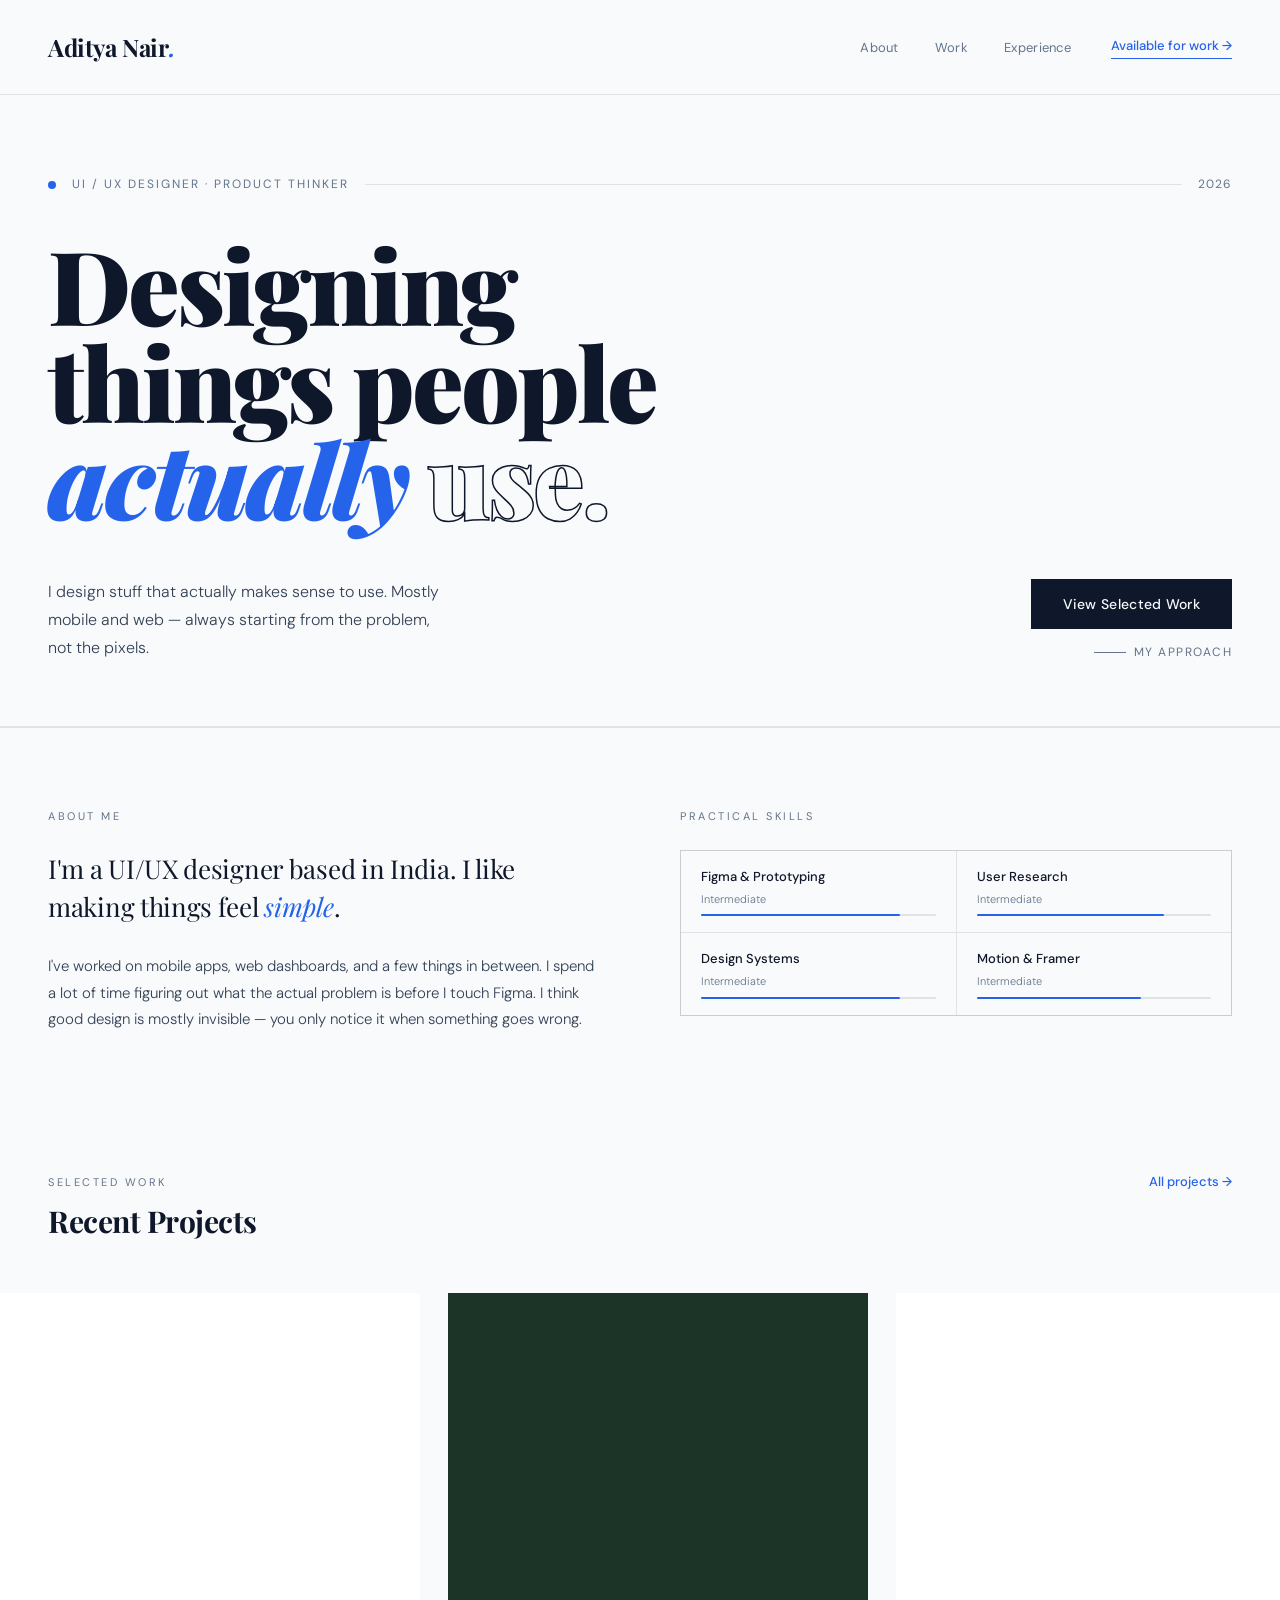
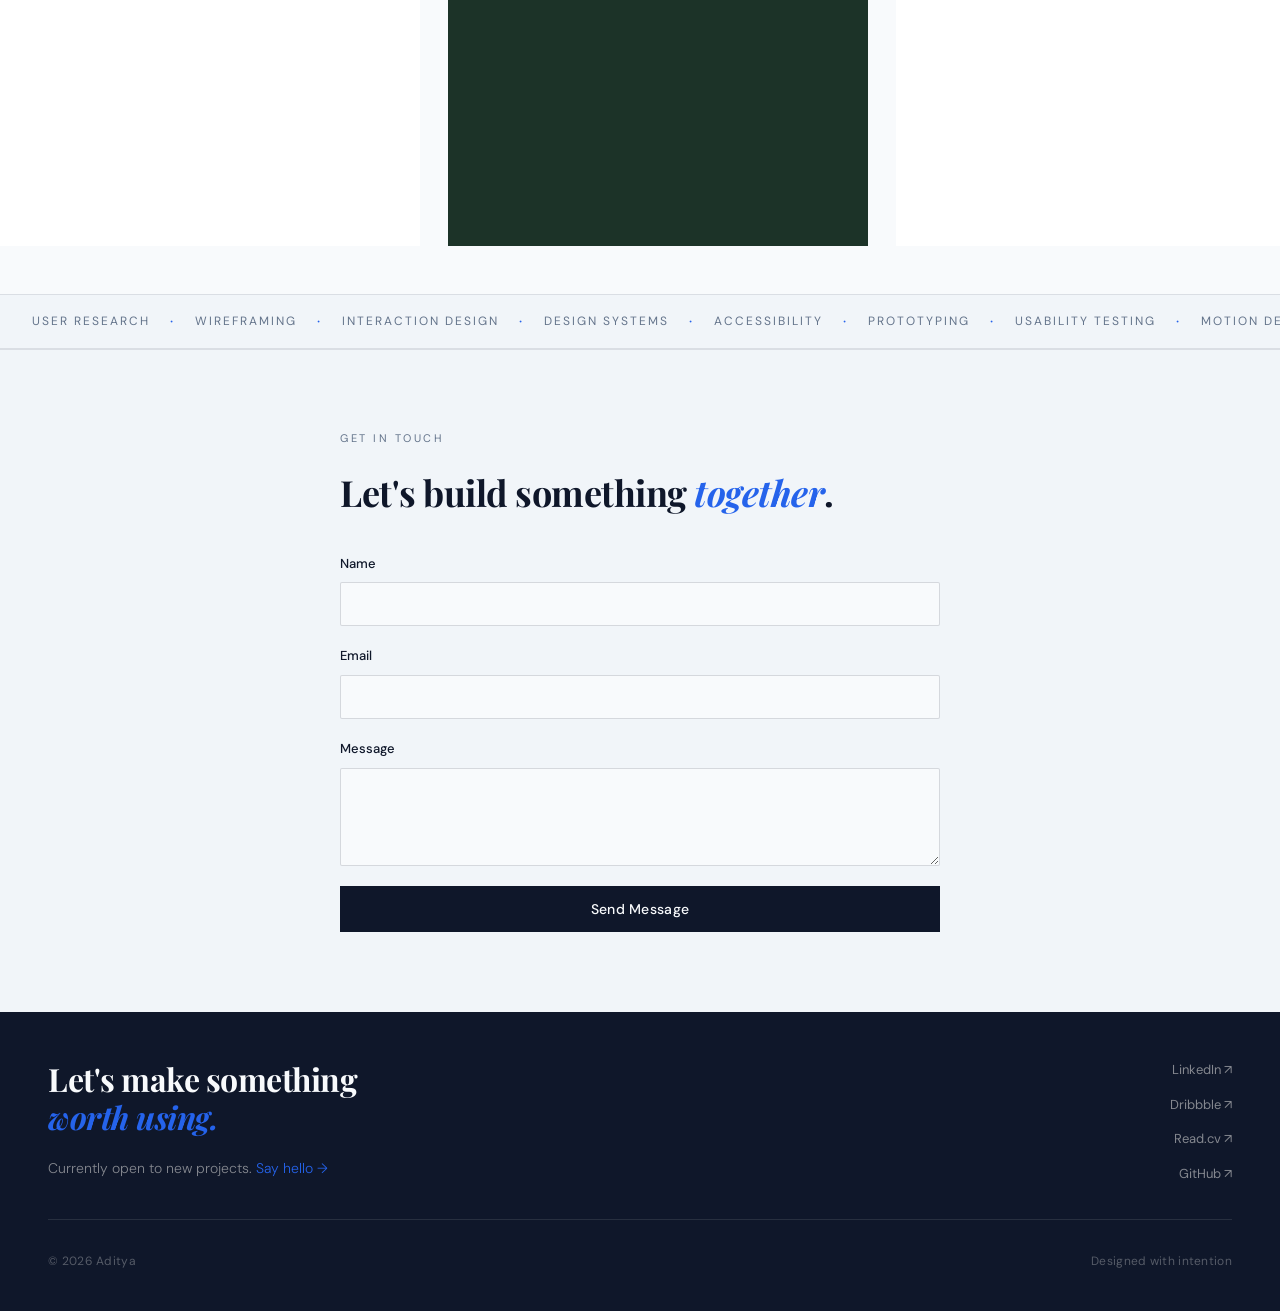
==== index.html @ c3828d54 "Add St. Andrews College UX case study: project card, author credit, SEO meta, back link" ====
<!DOCTYPE html>
<html lang="en">
<head>
<meta charset="UTF-8">
<meta name="viewport" content="width=device-width, initial-scale=1.0">
<title>Aditya — UI/UX Design Portfolio</title>
<meta name="description" content="Portfolio of Aditya Nair, a UI/UX Designer and Product Thinker creating systems and experiences that people actually use.">
<meta name="keywords" content="Aditya Nair, UI/UX Designer, Product Designer, Portfolio, Web Design, UX Research, Design Systems">
<meta name="author" content="Aditya Nair">
<meta property="og:title" content="Aditya — UI/UX Design Portfolio">
<meta property="og:description" content="Portfolio of Aditya Nair, a UI/UX Designer and Product Thinker creating systems and experiences that people actually use.">
<meta property="og:type" content="website">
<link rel="preconnect" href="https://fonts.googleapis.com">
<link href="https://fonts.googleapis.com/css2?family=Playfair+Display:ital,wght@0,400;0,700;0,900;1,400;1,700&family=DM+Sans:wght@300;400;500&display=swap" rel="stylesheet">
<link rel="stylesheet" href="styles.css?v=5">
<link rel="icon" type="image/png" href="favicon.png">
<link rel="apple-touch-icon" href="favicon.png">
</head>
<body>

<!-- Nav -->
<nav>
  <a href="index.html" class="logo">Aditya Nair<i>.</i></a>
  <div class="nav-right">
    <ul>
      <li><a href="#about">About</a></li>
      <li><a href="#work">Work</a></li>
      <li><a href="experience.html">Experience</a></li>
    </ul>
    <a href="mailto:aditya.gamedesigner0402@gmail.com" class="nav-hire">Available for work →</a>
  </div>
</nav>

<!-- Hero -->
<section class="hero">
  <div class="hero-meta">
    <span class="hero-meta-dot"></span>
    <span class="hero-meta-text">UI / UX Designer · Product Thinker</span>
    <span class="hero-meta-line"></span>
    <span class="hero-meta-year">2026</span>
  </div>

  <h1 class="hero-heading">
    Designing<br>
    things people<br>
    <span class="ital">actually</span> <span class="outline">use.</span>
  </h1>

  <div class="hero-bottom">
    <p class="hero-sub">I design stuff that actually makes sense to use. Mostly mobile and web — always starting from the problem, not the pixels.</p>
    <div class="hero-cta-group">
      <a href="#work" class="cta-primary">View Selected Work</a>
      <a href="#about" class="cta-scroll">
        <span class="scroll-line"></span>
        My approach
      </a>
    </div>
  </div>
</section>


<!-- About -->
<section class="about-section reveal" id="about">
  <div class="about-container">
    <div>
      <p class="about-eyebrow">About me</p>
      <p class="about-statement">I'm a UI/UX designer based in India. I like making things feel <em>simple</em>.</p>
      <p class="about-body">I've worked on mobile apps, web dashboards, and a few things in between. I spend a lot of time figuring out what the actual problem is before I touch Figma. I think good design is mostly invisible — you only notice it when something goes wrong.</p>
    </div>

    <div>
      <p class="about-eyebrow" style="margin-bottom: 24px;">Practical skills</p>
      <div class="skills-grid">
        <div class="skill-cell">
          <div class="skill-name">Figma & Prototyping</div>
          <div class="skill-sub">Intermediate</div>
          <div class="skill-bar-wrap"><div class="skill-bar" style="width:85%"></div></div>
        </div>
        <div class="skill-cell">
          <div class="skill-name">User Research</div>
          <div class="skill-sub">Intermediate</div>
          <div class="skill-bar-wrap"><div class="skill-bar" style="width:80%"></div></div>
        </div>
        <div class="skill-cell">
          <div class="skill-name">Design Systems</div>
          <div class="skill-sub">Intermediate</div>
          <div class="skill-bar-wrap"><div class="skill-bar" style="width:85%"></div></div>
        </div>
        <div class="skill-cell">
          <div class="skill-name">Motion & Framer</div>
          <div class="skill-sub">Intermediate</div>
          <div class="skill-bar-wrap"><div class="skill-bar" style="width:70%"></div></div>
        </div>
      </div>
    </div>
  </div>
</section>

<!-- Work -->
<div id="work">
  <div class="section-head">
    <div>
      <p class="section-label">Selected work</p>
      <h2 class="section-title">Recent Projects</h2>
    </div>
    <a href="#" class="see-all">All projects →</a>
  </div>

  <div class="projects-grid reveal">
    <!-- eCommerce Dashboard -->
    <div class="proj-card-v" style="cursor: pointer;" onclick="window.location.href='eCommerce_Dashboard_Portal.html'">
      <div class="proj-visual-v" style="background: #0E0D12;">
        <img src="Dashboard_Portal_Project/Dashboard.png" style="width: 100%; height: 100%; object-fit: cover;" loading="lazy" alt="eCommerce Dashboard UI">
      </div>
      <div class="proj-body">
        <div class="proj-tags">
          <span class="tag accent">Case Study</span>
          <span class="tag">B2B</span>
          <span class="tag">Web App</span>
        </div>
        <h3 class="proj-title">eCommerce Dashboard Portal</h3>
        <p class="proj-desc">A seller dashboard for an anime merch marketplace. Sellers can track earnings, manage orders, and handle inventory — all in one place. Built 12 screens from scratch.</p>
        <div class="proj-footer">
          <span class="proj-year">2026</span>
          <a href="eCommerce_Dashboard_Portal.html" class="proj-link">View Case Study →</a>
        </div>
      </div>
    </div>

    <!-- Cafe Menu -->
    <div class="proj-card-v" style="cursor: pointer;" onclick="window.location.href='CafeMenu.html'">
      <div class="proj-visual-v" style="background: #1C3328;">
        <img src="Cafe_Menu_Project/Main Screen.png" style="height: 90%; width: auto; object-fit: contain; box-shadow: 0 10px 40px rgba(0,0,0,0.2); border-radius: 16px;" loading="lazy" alt="Cozy Cafe Self-Order Mobile UI">
      </div>
      <div class="proj-body">
        <div class="proj-tags">
          <span class="tag accent">UI Showcase</span>
          <span class="tag">Mobile</span>
          <span class="tag">B2C</span>
        </div>
        <h3 class="proj-title">Cozy Cafe Self-Order</h3>
        <p class="proj-desc">Scan the QR on your table, pick what you want, done. No app download, no waiting for a waiter. Designed the full flow from menu browse to order tracking.</p>
        <div class="proj-footer">
          <span class="proj-year">2026</span>
          <a href="CafeMenu.html" class="proj-link">View Showcase →</a>
        </div>
      </div>
    </div>

    <!-- ETS2 Case Study -->
    <div class="proj-card-v" style="cursor: pointer;" onclick="window.location.href='ETS2_case_study.html'">
      <div class="proj-visual-v" style="background: #0e0e0f;">
        <img src="ets2_preview.png" style="width: 100%; height: 100%; object-fit: cover;" loading="lazy" alt="Euro Truck Simulator 2 UX Case Study">
      </div>
      <div class="proj-body">
        <div class="proj-tags">
          <span class="tag accent">UX Audit</span>
          <span class="tag">Heuristic Eval</span>
          <span class="tag">Web</span>
        </div>
        <h3 class="proj-title">Euro Truck Simulator 2</h3>
        <p class="proj-desc">Ran a heuristic evaluation of the ETS2 website. Found 13 issues across the homepage, about page, and buy flow — no prices, broken mobile, confusing CTAs.</p>
        <div class="proj-footer">
          <span class="proj-year">May 2026</span>
          <a href="ETS2_case_study.html" class="proj-link">View Case Study →</a>
        </div>
      </div>
    </div>

    <!-- St. Andrew's College Redesign -->
    <div class="proj-card-v" style="cursor: pointer;" onclick="window.location.href='StAndrews_casestudy_full.html'">
      <div class="proj-visual-v" style="background: #1a3a5c;">
        <div style="display:flex;flex-direction:column;align-items:center;justify-content:center;width:100%;height:100%;gap:12px;padding:24px;">
          <div style="font-family:'DM Serif Display',serif;font-size:42px;font-weight:400;color:rgba(255,255,255,0.9);text-align:center;line-height:1.1;">St. Andrew's</div>
          <div style="font-size:11px;font-weight:600;letter-spacing:0.15em;text-transform:uppercase;color:rgba(255,255,255,0.4);">Mumbai · Est. 1927</div>
          <div style="display:flex;gap:8px;flex-wrap:wrap;justify-content:center;margin-top:4px;">
            <span style="background:rgba(255,255,255,0.1);border:1px solid rgba(255,255,255,0.15);border-radius:20px;padding:4px 12px;font-size:10px;color:rgba(255,255,255,0.6);">UX Audit</span>
            <span style="background:rgba(255,255,255,0.1);border:1px solid rgba(255,255,255,0.15);border-radius:20px;padding:4px 12px;font-size:10px;color:rgba(255,255,255,0.6);">IA Redesign</span>
            <span style="background:rgba(255,255,255,0.1);border:1px solid rgba(255,255,255,0.15);border-radius:20px;padding:4px 12px;font-size:10px;color:rgba(255,255,255,0.6);">Wireframes</span>
          </div>
        </div>
      </div>
      <div class="proj-body">
        <div class="proj-tags">
          <span class="tag accent">UX Case Study</span>
          <span class="tag">Education</span>
          <span class="tag">Redesign</span>
        </div>
        <h3 class="proj-title">St. Andrew's College</h3>
        <p class="proj-desc">Full UX audit and redesign for one of Mumbai's oldest colleges. Found 9 critical issues — from 60+ nav links to 150+ unfiltered homepage notices. Proposed a clean IA, lo-fi and hi-fi wireframes.</p>
        <div class="proj-footer">
          <span class="proj-year">May 2026</span>
          <a href="StAndrews_casestudy_full.html" class="proj-link">View Case Study →</a>
        </div>
      </div>
    </div>
  </div><!-- /projects-grid -->
</div>

<!-- Marquee -->
<div class="marquee-wrap">
  <div class="marquee-track">
    <div class="marquee-item">User Research <span class="marquee-sep">·</span> Wireframing <span class="marquee-sep">·</span> Interaction Design <span class="marquee-sep">·</span> Design Systems <span class="marquee-sep">·</span> Accessibility <span class="marquee-sep">·</span> Prototyping <span class="marquee-sep">·</span> Usability Testing <span class="marquee-sep">·</span> Motion Design <span class="marquee-sep">·</span> Information Architecture <span class="marquee-sep">·</span> Visual Design <span class="marquee-sep">·</span></div>
    <div class="marquee-item">User Research <span class="marquee-sep">·</span> Wireframing <span class="marquee-sep">·</span> Interaction Design <span class="marquee-sep">·</span> Design Systems <span class="marquee-sep">·</span> Accessibility <span class="marquee-sep">·</span> Prototyping <span class="marquee-sep">·</span> Usability Testing <span class="marquee-sep">·</span> Motion Design <span class="marquee-sep">·</span> Information Architecture <span class="marquee-sep">·</span> Visual Design <span class="marquee-sep">·</span></div>
  </div>
</div>

<!-- Contact -->
<section class="contact-section reveal" id="contact">
  <div class="contact-inner">
    <p class="contact-eyebrow">Get in touch</p>
    <h2 class="contact-title">Let's build something <em>together</em>.</h2>
    <form class="contact-form" action="https://formsubmit.co/hello@adityanair.com" method="POST">
      <!-- FormSubmit configurations -->
      <input type="hidden" name="_subject" value="New Contact from Portfolio Site!">
      <input type="hidden" name="_captcha" value="false">
      
      <div class="form-group">
        <label for="name">Name</label>
        <input type="text" id="name" name="name" required>
      </div>
      <div class="form-group">
        <label for="email">Email</label>
        <input type="email" id="email" name="email" required>
      </div>
      <div class="form-group">
        <label for="message">Message</label>
        <textarea id="message" name="message" rows="4" required></textarea>
      </div>
      <button type="submit" class="cta-primary">Send Message</button>
    </form>
  </div>
</section>

<!-- Footer -->
<footer>
  <div>
    <p class="footer-tagline">Let's make something<br><em>worth using.</em></p>
    <p class="footer-sub">Currently open to new projects. <a href="mailto:hello@adityanair.com">Say hello →</a></p>
  </div>
  <div class="footer-links">
    <a href="#" class="f-link">LinkedIn ↗</a>
    <a href="#" class="f-link">Dribbble ↗</a>
    <a href="#" class="f-link">Read.cv ↗</a>
    <a href="#" class="f-link">GitHub ↗</a>
  </div>
  <div class="footer-copy">
    <span>© 2026 Aditya</span>
    <span>Designed with intention</span>
  </div>
</footer>

<script>
  // Scroll-triggered skill bars
  const bars = document.querySelectorAll('.skill-bar');
  const bObs = new IntersectionObserver(entries => {
    entries.forEach(e => {
      if(e.isIntersecting) {
        // width already set inline — just trigger reflow for animation
        e.target.style.opacity='1';
        bObs.unobserve(e.target);
      }
    });
  }, {threshold:.5});
  bars.forEach(b => { b.style.opacity='1'; bObs.observe(b); });

  // Scroll reveal animations
  const reveals = document.querySelectorAll('.reveal');
  const revealObs = new IntersectionObserver((entries, observer) => {
    entries.forEach(entry => {
      if(entry.isIntersecting) {
        entry.target.classList.add('active');
        observer.unobserve(entry.target);
      }
    });
  }, { threshold: 0.1, rootMargin: "0px 0px -50px 0px" });
  
  reveals.forEach(r => revealObs.observe(r));
</script>
</body>
</html>
---- styles.css ----
*, *::before, *::after { box-sizing: border-box; margin: 0; padding: 0; }

  :root {
    --chalk:      #F8FAFC;
    --paper:      #F1F5F9;
    --charcoal:   #0F172A;
    --terra:      #2563EB;
    --sage:       #38BDF8;
    --warm-mid:   #64748B;
    --ink-light:  #334155;
    --border:     rgba(15,23,42,.1);
    --border-md:  rgba(15,23,42,.15);
  }

  html { scroll-behavior: smooth; }

  body {
    background: var(--chalk);
    color: var(--charcoal);
    font-family: 'DM Sans', sans-serif;
    font-size: 15px;
    line-height: 1.6;
    overflow-x: hidden;
  }

  /* ── Nav ── */
  nav {
    display: flex;
    align-items: center;
    justify-content: space-between;
    padding: 28px 48px;
    border-bottom: 1px solid var(--border);
    position: sticky; top: 0;
    background: rgba(248,250,252,.92); /* Updated to match slate theme */
    backdrop-filter: blur(12px);
    z-index: 100;
    animation: fade-in .6s ease both;
  }
  .logo {
    font-family: 'Playfair Display', serif;
    font-weight: 700;
    font-size: 24px;
    color: var(--charcoal);
    text-decoration: none;
    letter-spacing: -.3px;
  }
  .logo i { font-style: italic; color: var(--terra); }
  .nav-right {
    display: flex;
    align-items: center;
    gap: 40px;
  }
  nav ul { list-style: none; display: flex; gap: 36px; }
  nav ul a {
    font-size: 13px;
    font-weight: 400;
    color: var(--warm-mid);
    text-decoration: none;
    letter-spacing: .3px;
    transition: color .2s;
  }
  nav ul a:hover { color: var(--charcoal); }
  .nav-hire {
    font-size: 13px;
    font-weight: 500;
    color: var(--terra);
    text-decoration: none;
    border-bottom: 1px solid currentColor;
    padding-bottom: 1px;
    transition: opacity .2s;
  }
  .nav-hire:hover { opacity: .7; }

  /* ── Hero ── */
  .hero {
    padding: 80px 48px 64px;
    border-bottom: 1px solid var(--border);
    animation: fade-in .7s .1s ease both;
  }
  .hero-meta {
    display: flex;
    align-items: center;
    gap: 16px;
    margin-bottom: 40px;
  }
  .hero-meta-dot {
    width: 8px; height: 8px;
    border-radius: 50%;
    background: var(--terra);
  }
  .hero-meta-text {
    font-size: 12px;
    letter-spacing: 2px;
    text-transform: uppercase;
    color: var(--warm-mid);
    font-weight: 400;
  }
  .hero-meta-line {
    flex: 1;
    height: 1px;
    background: var(--border);
  }
  .hero-meta-year {
    font-size: 12px;
    color: var(--warm-mid);
    letter-spacing: 1px;
  }

  .hero-heading {
    font-family: 'Playfair Display', serif;
    font-size: clamp(56px, 8vw, 112px);
    font-weight: 900;
    line-height: .95;
    letter-spacing: -3px;
    color: var(--charcoal);
    max-width: 960px;
  }
  .hero-heading .ital {
    font-style: italic;
    color: var(--terra);
  }
  .hero-heading .outline {
    -webkit-text-stroke: 1.5px var(--charcoal);
    color: transparent;
  }

  .hero-bottom {
    display: flex;
    align-items: flex-end;
    justify-content: space-between;
    margin-top: 52px;
    gap: 32px;
    flex-wrap: wrap;
  }
  .hero-sub {
    max-width: 400px;
    font-size: 16px;
    line-height: 1.75;
    color: var(--ink-light);
    font-weight: 300;
  }
  .hero-cta-group {
    display: flex;
    flex-direction: column;
    align-items: flex-end;
    gap: 14px;
    flex-shrink: 0;
  }
  .cta-primary {
    font-family: 'DM Sans', sans-serif;
    font-weight: 500;
    font-size: 14px;
    padding: 14px 32px;
    background: var(--charcoal);
    color: var(--chalk);
    border: none;
    cursor: pointer;
    text-decoration: none;
    display: inline-block;
    letter-spacing: .3px;
    transition: background .2s;
  }
  .cta-primary:hover { background: var(--terra); }
  .cta-scroll {
    font-size: 12px;
    color: var(--warm-mid);
    letter-spacing: 1.5px;
    text-transform: uppercase;
    display: flex;
    align-items: center;
    gap: 8px;
    text-decoration: none;
    transition: color .2s;
  }
  .cta-scroll:hover { color: var(--charcoal); }
  .scroll-line {
    width: 32px;
    height: 1px;
    background: var(--warm-mid);
    transition: width .2s;
  }
  .cta-scroll:hover .scroll-line { width: 48px; }

  /* ── Work Section ── */
  .section-head {
    display: flex;
    align-items: baseline;
    justify-content: space-between;
    padding: 44px 48px 32px;
    animation: fade-in .7s .3s ease both;
  }
  .section-label {
    font-size: 11px;
    text-transform: uppercase;
    letter-spacing: 2.5px;
    color: var(--warm-mid);
    margin-bottom: 6px;
  }
  .section-title {
    font-family: 'Playfair Display', serif;
    font-size: 30px;
    font-weight: 700;
    letter-spacing: -.5px;
  }
  .see-all {
    font-size: 13px;
    color: var(--terra);
    text-decoration: none;
    font-weight: 500;
    border-bottom: 1px solid transparent;
    transition: border-color .2s;
  }
  .see-all:hover { border-color: var(--terra); }

  /* ── Film Strip ── */
  .strip-track {
    padding: 0 48px 48px;
    display: flex;
    gap: 20px;
    overflow-x: auto;
    scroll-snap-type: x mandatory;
    -webkit-overflow-scrolling: touch;
    scrollbar-width: none;
    animation: fade-in .8s .4s ease both;
  }
  .strip-track::-webkit-scrollbar { display: none; }

  /* ── Projects Grid (Horizontal Scroll Stack) ── */
  .projects-grid {
    display: flex;
    flex-direction: row;
    align-items: stretch;
    overflow-x: auto;
    scroll-snap-type: x mandatory;
    -webkit-overflow-scrolling: touch;
    gap: 28px;
    padding: 16px 48px 48px;
    margin: 0;
    width: 100%;
    animation: fade-in .8s .4s ease both;
  }

  /* Custom subtle scrollbar on desktop */
  .projects-grid::-webkit-scrollbar {
    height: 6px;
  }
  .projects-grid::-webkit-scrollbar-track {
    background: transparent;
  }
  .projects-grid::-webkit-scrollbar-thumb {
    background: rgba(15, 23, 42, 0.08);
    border-radius: 3px;
    transition: background .2s;
  }
  .projects-grid:hover::-webkit-scrollbar-thumb {
    background: rgba(15, 23, 42, 0.22);
  }

  /* Vertical card in horizontal scroll track */
  .proj-card-v {
    display: flex;
    flex-direction: column;
    flex-shrink: 0;
    scroll-snap-align: start;
    width: 420px;
    border: 1px solid var(--border-md);
    background: #fff;
    overflow: hidden;
    transition: box-shadow .3s, transform .3s;
    cursor: pointer;
  }
  .proj-card-v:hover {
    box-shadow: 5px 5px 0 var(--terra);
    transform: translate(-3px, -3px);
  }
  .proj-visual-v {
    width: 100%;
    height: 280px;
    overflow: hidden;
    flex-shrink: 0;
    display: flex;
    align-items: center;
    justify-content: center;
  }
  .proj-visual-v img {
    width: 100%;
    height: 100%;
    object-fit: cover;
    display: block;
    transition: transform .4s ease;
  }
  .proj-card-v:hover .proj-visual-v img {
    transform: scale(1.04);
  }
  .proj-card-v .proj-body {
    display: flex;
    flex-direction: column;
    flex: 1;
    padding: 28px 28px 24px;
  }
  .proj-card-v .proj-footer {
    margin-top: auto;
    border-top: 1px solid var(--border);
    padding-top: 16px;
  }

  .proj-card {
    flex-shrink: 0;
    scroll-snap-align: start;
    width: 380px;
    border: 1px solid var(--border-md);
    background: #fff;
    position: relative;
    overflow: hidden;
    transition: box-shadow .3s, transform .3s;
  }
  .proj-card:hover {
    box-shadow: 6px 6px 0 var(--terra);
    transform: translate(-3px,-3px);
  }

  /* First card wider, featured */
  .proj-card.feat { width: 520px; }

  .proj-visual {
    height: 260px;
    position: relative;
    overflow: hidden;
  }
  .feat .proj-visual { height: 300px; }

  /* Visual fills — each unique */
  .v1 { background: #F5F0E8; }
  .v2 { background: #EEF2EE; }
  .v3 { background: #F8EDE8; }
  .v4 { background: #EBF0F5; }
  .v5 { background: #F2EEF8; }

  /* Abstract mockup art per card */
  .art { position: absolute; inset: 0; }

  /* Card 1 art: overlapping rectangles / app layout */
  .art1-bg {
    position: absolute;
    top: 30px; left: 40px; right: 40px; bottom: 30px;
    background: #fff;
    border: 1px solid rgba(200,89,58,.2);
  }
  .art1-header {
    position: absolute;
    top: 30px; left: 40px; right: 40px;
    height: 48px;
    background: var(--terra);
    display: flex; align-items: center; padding: 0 16px;
    gap: 8px;
  }
  .art1-dot { width: 8px; height: 8px; border-radius: 50%; background: rgba(255,255,255,.4); }
  .art1-title { width: 80px; height: 8px; background: rgba(255,255,255,.6); border-radius: 2px; }
  .art1-body { position: absolute; top: 108px; left: 56px; right: 56px; }
  .art1-row {
    height: 10px;
    background: rgba(28,25,23,.08);
    border-radius: 2px;
    margin-bottom: 8px;
  }
  .art1-card-inner {
    position: absolute;
    top: 160px; left: 56px; right: 56px; bottom: 50px;
    background: var(--paper);
    border: 1px solid rgba(200,89,58,.15);
    display: flex; align-items: center; justify-content: center;
  }
  .art1-num {
    font-family: 'Playfair Display', serif;
    font-size: 42px;
    font-weight: 900;
    color: var(--terra);
    opacity: .3;
  }

  /* Card 2 art: component atoms */
  .art2-grid {
    position: absolute;
    inset: 20px;
    display: grid;
    grid-template-columns: 1fr 1fr;
    grid-template-rows: 1fr 1fr 1fr;
    gap: 12px;
  }
  .art2-atom {
    background: #fff;
    border: 1px solid rgba(122,140,126,.3);
    border-radius: 8px;
    display: flex; align-items: center; justify-content: center;
  }
  .art2-atom .a-line { width: 50%; height: 7px; border-radius: 2px; background: rgba(122,140,126,.3); }
  .art2-atom .a-circle { width: 28px; height: 28px; border-radius: 50%; background: rgba(122,140,126,.25); }
  .art2-atom .a-btn { width: 60%; height: 20px; border-radius: 4px; background: var(--sage); opacity: .4; }
  .art2-atom.span2 { grid-column: span 2; }

  /* Card 3 art: abstract health wavy lines */
  .art3-svg { position: absolute; inset: 0; width: 100%; height: 100%; }

  /* Card 4 art: data bars */
  .art4-bars {
    position: absolute;
    bottom: 40px; left: 40px; right: 40px;
    display: flex; align-items: flex-end; gap: 10px; height: 140px;
  }
  .art4-bar {
    flex: 1;
    border-radius: 3px 3px 0 0;
    background: rgba(59,96,160,.2);
    transition: background .3s;
  }
  .art4-bar.hi { background: rgba(59,96,160,.5); }
  .art4-label {
    position: absolute;
    top: 30px; left: 40px;
    font-size: 11px;
    letter-spacing: 1px;
    text-transform: uppercase;
    color: rgba(59,96,160,.5);
  }

  /* Card 5 art: dot matrix */
  .art5-dots {
    position: absolute; inset: 0;
    background-image: radial-gradient(circle, rgba(140,123,110,.25) 1.5px, transparent 1.5px);
    background-size: 20px 20px;
  }
  .art5-highlight {
    position: absolute;
    top: 50%; left: 50%;
    transform: translate(-50%,-50%);
    width: 100px; height: 100px;
    border: 1.5px solid rgba(140,123,110,.3);
    border-radius: 50%;
  }
  .art5-inner {
    position: absolute;
    top: 50%; left: 50%;
    transform: translate(-50%,-50%);
    width: 48px; height: 48px;
    background: rgba(140,123,110,.15);
    border-radius: 50%;
  }

  /* Card body */
  .proj-body { padding: 28px 28px 24px; }
  .proj-tags {
    display: flex; gap: 8px; flex-wrap: wrap;
    margin-bottom: 14px;
  }
  .tag {
    font-size: 10px;
    font-weight: 500;
    letter-spacing: 1px;
    text-transform: uppercase;
    padding: 4px 10px;
    border: 1px solid var(--border-md);
    color: var(--warm-mid);
  }
  .tag.accent {
    background: var(--terra);
    color: #fff;
    border-color: var(--terra);
  }
  .proj-title {
    font-family: 'Playfair Display', serif;
    font-size: 22px;
    font-weight: 700;
    letter-spacing: -.3px;
    line-height: 1.2;
    margin-bottom: 10px;
  }
  .feat .proj-title { font-size: 28px; }
  .proj-desc {
    font-size: 13px;
    color: var(--ink-light);
    line-height: 1.65;
    font-weight: 300;
    margin-bottom: 20px;
  }
  .proj-footer {
    display: flex;
    align-items: center;
    justify-content: space-between;
    border-top: 1px solid var(--border);
    padding-top: 16px;
  }
  .proj-year { font-size: 12px; color: var(--warm-mid); letter-spacing: .5px; }
  .proj-link {
    font-size: 12px;
    font-weight: 500;
    color: var(--terra);
    text-decoration: none;
    letter-spacing: .5px;
    display: flex; align-items: center; gap: 6px;
    transition: gap .2s;
  }
  .proj-link:hover { gap: 10px; }

  /* ── Marquee ── */
  .marquee-wrap {
    border-top: 1px solid var(--border);
    border-bottom: 1px solid var(--border);
    overflow: hidden;
    padding: 14px 0;
    background: var(--paper);
  }
  .marquee-track {
    display: flex;
    animation: marquee 18s linear infinite;
    width: max-content;
  }
  .marquee-item {
    display: flex;
    align-items: center;
    gap: 20px;
    padding: 0 32px;
    white-space: nowrap;
    font-size: 12px;
    text-transform: uppercase;
    letter-spacing: 2px;
    color: var(--warm-mid);
    font-weight: 400;
  }
  .marquee-sep { color: var(--terra); font-size: 16px; }
  @keyframes marquee {
    from { transform: translateX(0); }
    to   { transform: translateX(-50%); }
  }

  /* ── About ── */
  .about-section {
    display: block;
    border-top: 1px solid var(--border);
    animation: fade-in .8s .5s ease both;
    width: 100%;
  }
  .about-container {
    padding: 80px 48px;
    display: grid;
    grid-template-columns: 1fr 1fr;
    gap: 80px;
    align-items: start;
    width: 100%;
  }

  .about-eyebrow {
    font-size: 11px;
    text-transform: uppercase;
    letter-spacing: 2.5px;
    color: var(--warm-mid);
    margin-bottom: 24px;
  }
  .about-statement {
    font-family: 'Playfair Display', serif;
    font-size: 26px;
    font-weight: 400;
    line-height: 1.45;
    color: var(--charcoal);
    margin-bottom: 28px;
    letter-spacing: -.3px;
  }
  .about-statement em {
    font-style: italic;
    color: var(--terra);
  }
  .about-body {
    font-size: 15px;
    line-height: 1.75;
    color: var(--ink-light);
    font-weight: 300;
  }

  .skills-grid {
    display: grid;
    grid-template-columns: 1fr 1fr;
    gap: 1px;
    background: var(--border);
    border: 1px solid var(--border);
    margin-bottom: 32px;
  }
  .skill-cell {
    background: var(--chalk);
    padding: 16px 20px;
  }
  .skill-name {
    font-size: 13px;
    font-weight: 500;
    color: var(--charcoal);
    margin-bottom: 3px;
  }
  .skill-sub {
    font-size: 11px;
    color: var(--warm-mid);
    font-weight: 300;
  }
  .skill-bar-wrap {
    margin-top: 6px;
    height: 2px;
    background: var(--border);
    border-radius: 1px;
  }
  .skill-bar {
    height: 100%;
    background: var(--terra);
    border-radius: 1px;
    transition: width 1s ease;
  }

  /* ── Contact ── */
  .contact-section {
    padding: 80px 48px;
    border-top: 1px solid var(--border);
    background: var(--paper);
    display: flex;
    justify-content: center;
  }
  .contact-inner {
    max-width: 600px;
    width: 100%;
  }
  .contact-eyebrow {
    font-size: 11px;
    text-transform: uppercase;
    letter-spacing: 2.5px;
    color: var(--warm-mid);
    margin-bottom: 16px;
  }
  .contact-title {
    font-family: 'Playfair Display', serif;
    font-size: 36px;
    font-weight: 700;
    color: var(--charcoal);
    margin-bottom: 32px;
    letter-spacing: -.5px;
  }
  .contact-title em {
    font-style: italic;
    color: var(--terra);
  }
  .contact-form {
    display: flex;
    flex-direction: column;
    gap: 20px;
  }
  .form-group {
    display: flex;
    flex-direction: column;
    gap: 8px;
  }
  .form-group label {
    font-size: 13px;
    font-weight: 500;
    color: var(--charcoal);
  }
  .form-group input, .form-group textarea {
    padding: 12px 16px;
    border: 1px solid var(--border-md);
    background: var(--chalk);
    font-family: 'DM Sans', sans-serif;
    font-size: 14px;
    color: var(--charcoal);
    border-radius: 2px;
    outline: none;
    transition: border-color .2s;
  }
  .form-group input:focus, .form-group textarea:focus {
    border-color: var(--terra);
  }

  /* ── Footer ── */
  footer {
    background: var(--charcoal);
    color: var(--chalk);
    padding: 48px 48px 40px;
    display: grid;
    grid-template-columns: 1fr auto;
    align-items: start;
    gap: 32px;
    animation: fade-in .8s .6s ease both;
  }
  .footer-tagline {
    font-family: 'Playfair Display', serif;
    font-size: 32px;
    font-weight: 700;
    letter-spacing: -.5px;
    line-height: 1.2;
    margin-bottom: 20px;
  }
  .footer-tagline em { font-style: italic; color: var(--terra); }
  .footer-sub { font-size: 14px; color: rgba(250,248,244,.5); font-weight: 300; }
  .footer-sub a { color: var(--terra); text-decoration: none; }
  .footer-links {
    display: flex;
    flex-direction: column;
    gap: 12px;
    align-items: flex-end;
  }
  .f-link {
    font-size: 13px;
    color: rgba(250,248,244,.5);
    text-decoration: none;
    transition: color .2s;
    border-bottom: 1px solid transparent;
    padding-bottom: 1px;
  }
  .f-link:hover { color: var(--chalk); border-color: var(--chalk); }
  .footer-copy {
    grid-column: 1 / -1;
    padding-top: 32px;
    border-top: 1px solid rgba(250,248,244,.1);
    font-size: 12px;
    color: rgba(250,248,244,.3);
    display: flex; justify-content: space-between;
    letter-spacing: .3px;
  }

  /* ── Keyframes ── */
  @keyframes fade-in {
    from { opacity: 0; transform: translateY(16px); }
    to   { opacity: 1; transform: translateY(0); }
  }

  /* Scroll Reveal Animation */
  .reveal {
    opacity: 0;
    transform: translateY(30px);
    transition: opacity 0.8s ease, transform 0.8s ease;
  }
  .reveal.active {
    opacity: 1;
    transform: translateY(0);
  }

  /* ── Mobile ── */
  @media (max-width: 768px) {
    nav { padding: 20px 24px; }
    nav ul { display: none; }
    .nav-right { gap: 20px; }
    .hero { padding: 48px 24px 40px; }
    .hero-heading { letter-spacing: -1.5px; }
    .hero-bottom { flex-direction: column; align-items: flex-start; }
    .hero-cta-group { align-items: flex-start; }
    .section-head { padding: 32px 24px 20px; }
    .strip-track { padding: 0 24px 32px; }
    .projects-grid { gap: 20px; padding: 0 24px 32px; }
    .proj-card-v { width: 310px; }
    .proj-visual-v { height: 210px; }
    .about-container { grid-template-columns: 1fr; padding: 40px 24px; gap: 40px; }
    .contact-section { padding: 40px 24px; }
    footer { grid-template-columns: 1fr; padding: 40px 24px 32px; }
    .footer-links { align-items: flex-start; flex-direction: row; flex-wrap: wrap; }
  }

  @media (prefers-reduced-motion: reduce) {
    *, *::before, *::after { animation: none !important; transition: none !important; }
    .marquee-track { animation: none; }
  }
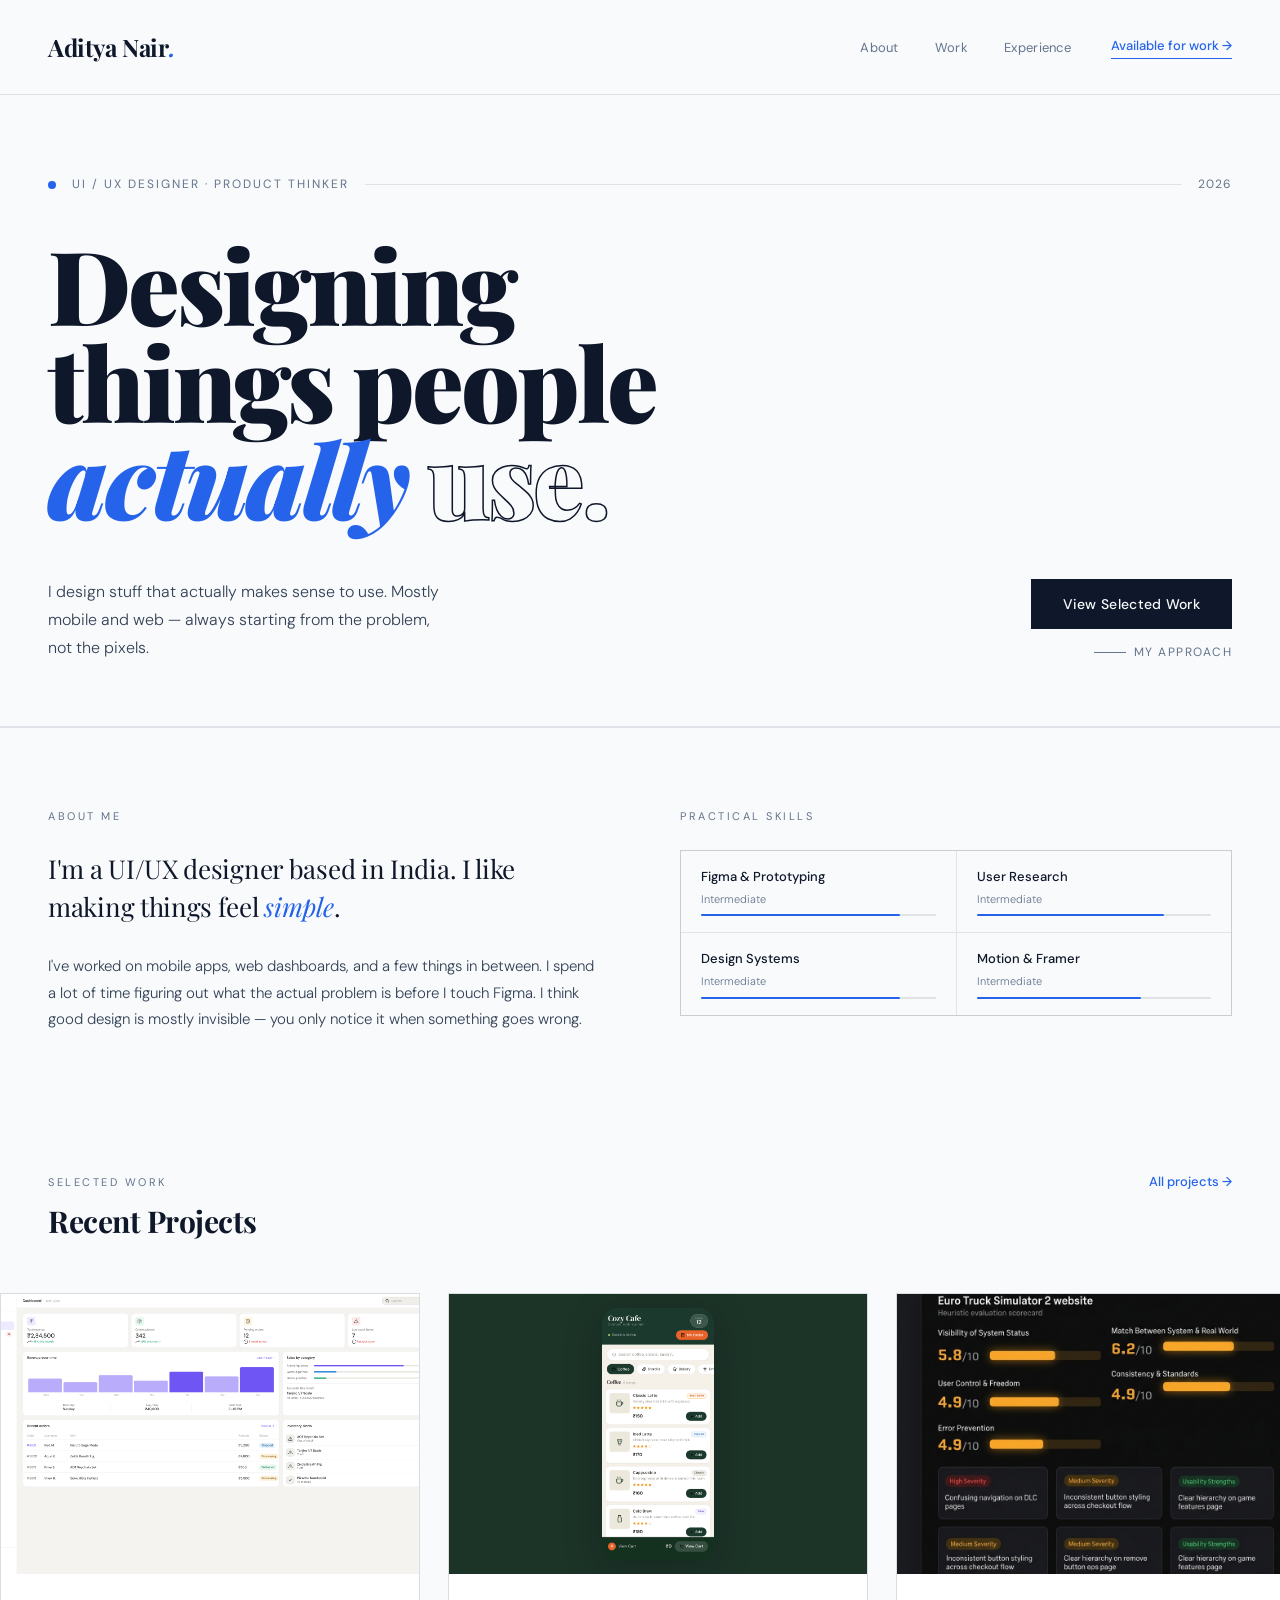
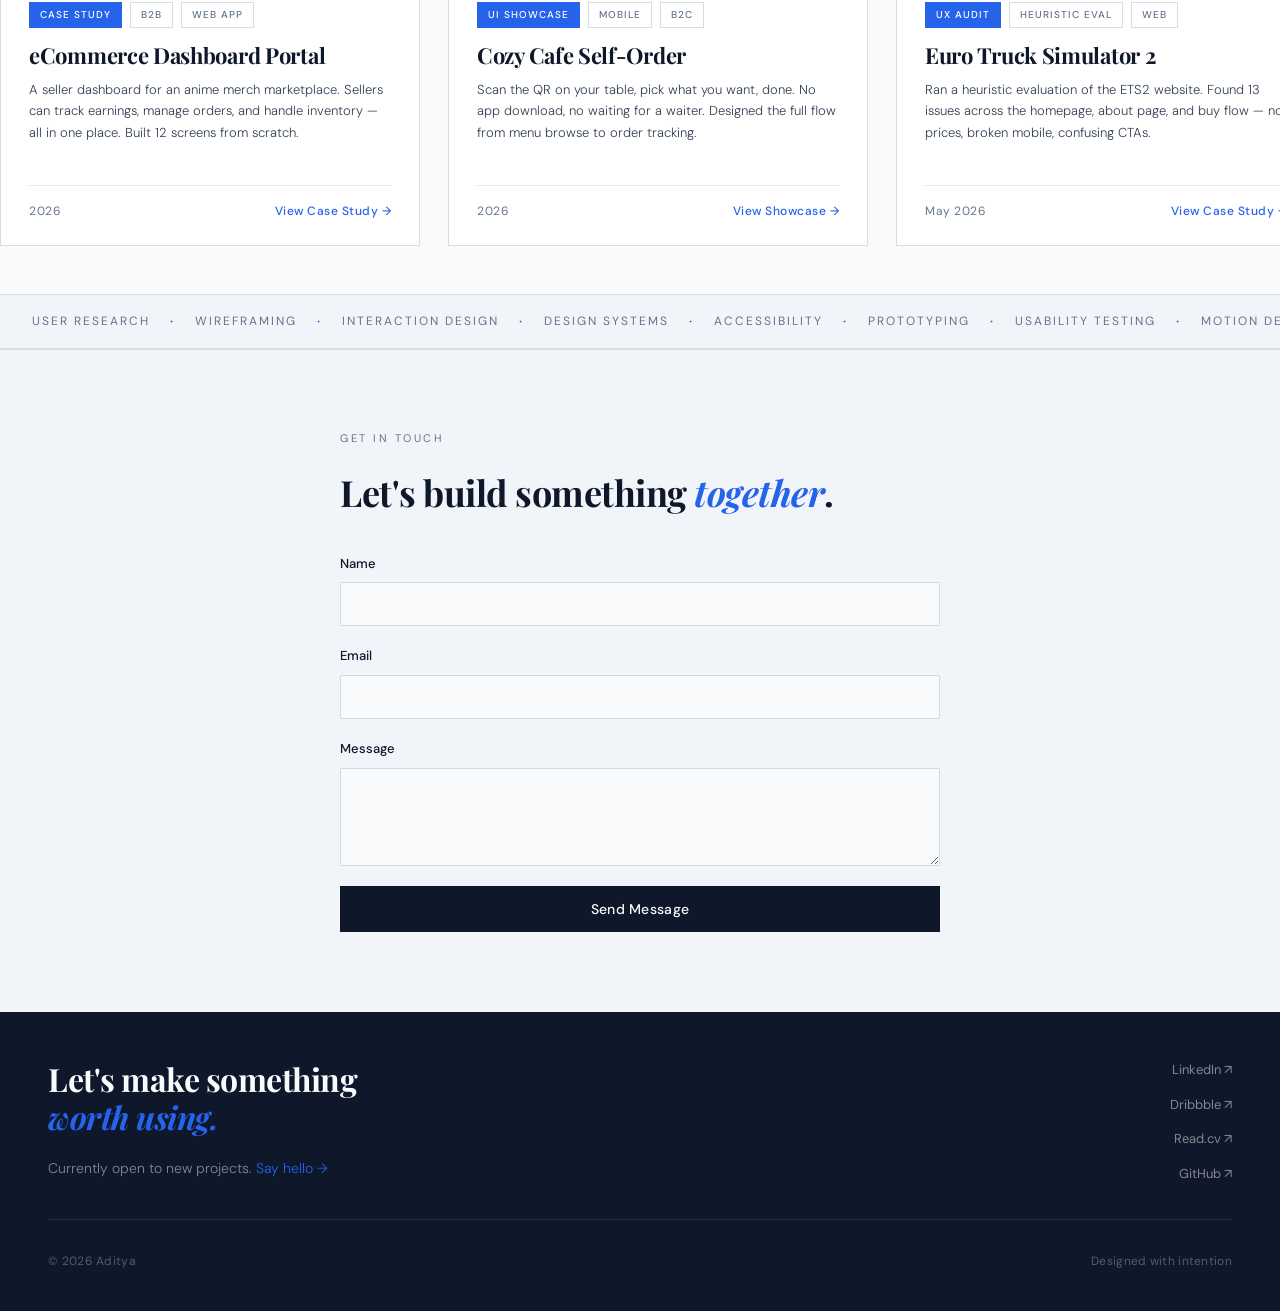
==== commit 5c0605fd: "Add NovelNest UI showcase: dark mobile app with Reader + Author screens, design tokens, and homepage" ====
--- a/index.html
+++ b/index.html
@@ -194,6 +194,34 @@
         </div>
       </div>
     </div>
+
+    <!-- NovelNest App -->
+    <div class="proj-card-v" style="cursor: pointer;" onclick="window.location.href='NovelNest_showcase.html'">
+      <div class="proj-visual-v" style="background: #0d0d14;">
+        <div style="display:flex;flex-direction:column;align-items:center;justify-content:center;width:100%;height:100%;gap:14px;padding:24px;">
+          <div style="width:60px;height:60px;background:#f5c842;border-radius:14px;display:flex;align-items:center;justify-content:center;font-size:26px;box-shadow:0 8px 24px rgba(245,200,66,0.35);">📖</div>
+          <div style="font-family:'Playfair Display',serif;font-size:28px;font-weight:700;color:#f5c842;letter-spacing:-0.5px;">NovelNest</div>
+          <div style="font-size:10px;font-weight:600;letter-spacing:0.15em;text-transform:uppercase;color:rgba(255,255,255,0.3);">Where Stories Live</div>
+          <div style="display:flex;gap:8px;flex-wrap:wrap;justify-content:center;margin-top:2px;">
+            <span style="background:rgba(245,200,66,0.12);border:1px solid rgba(245,200,66,0.3);border-radius:20px;padding:3px 10px;font-size:9px;color:#f5c842;">Reader Flow</span>
+            <span style="background:rgba(124,92,191,0.15);border:1px solid rgba(124,92,191,0.3);border-radius:20px;padding:3px 10px;font-size:9px;color:#9b7fd4;">Author Dashboard</span>
+          </div>
+        </div>
+      </div>
+      <div class="proj-body">
+        <div class="proj-tags">
+          <span class="tag accent">UI Showcase</span>
+          <span class="tag">Mobile App</span>
+          <span class="tag">Design System</span>
+        </div>
+        <h3 class="proj-title">NovelNest</h3>
+        <p class="proj-desc">A dark-themed webnovel reading app. Designed the full Reader flow — onboarding, discovery, reader mode, library — plus the complete Author dashboard with earnings and chapter editor.</p>
+        <div class="proj-footer">
+          <span class="proj-year">May 2026</span>
+          <a href="NovelNest_showcase.html" class="proj-link">View Showcase →</a>
+        </div>
+      </div>
+    </div>
   </div><!-- /projects-grid -->
 </div>
 
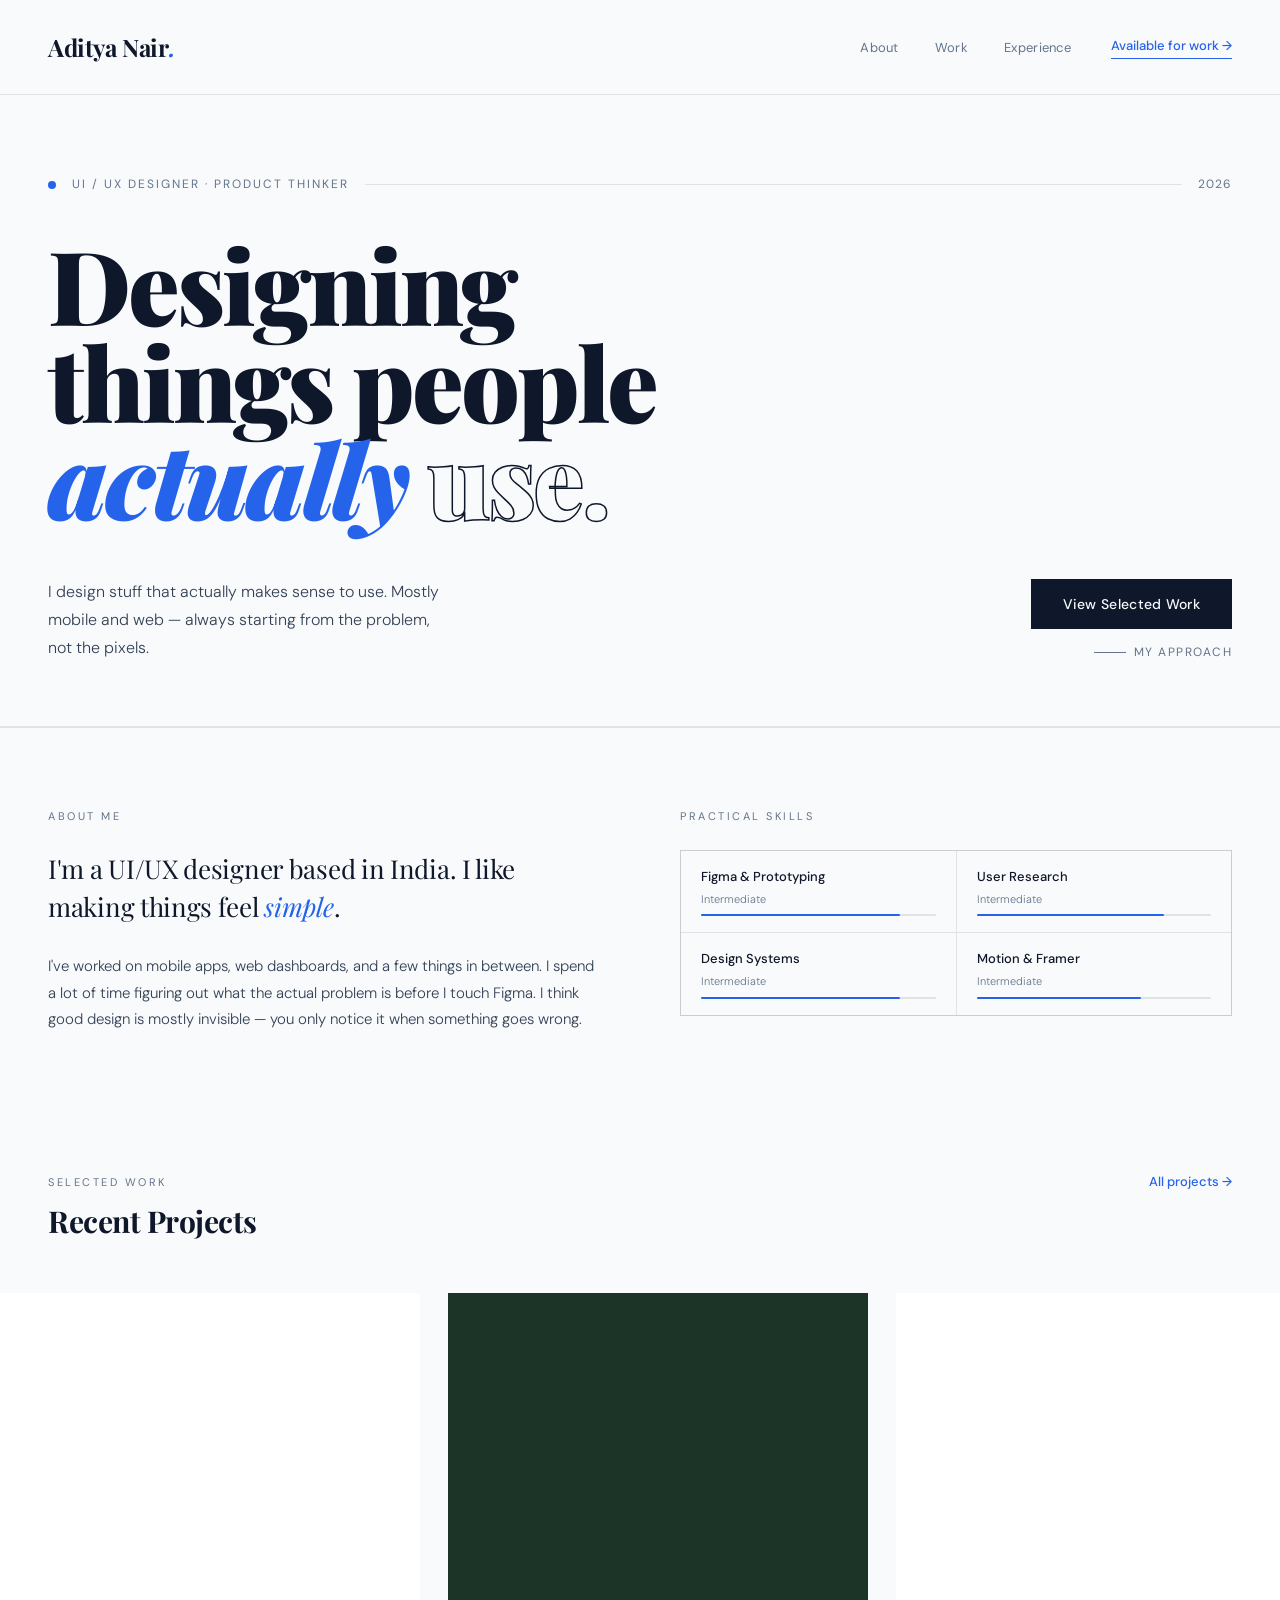
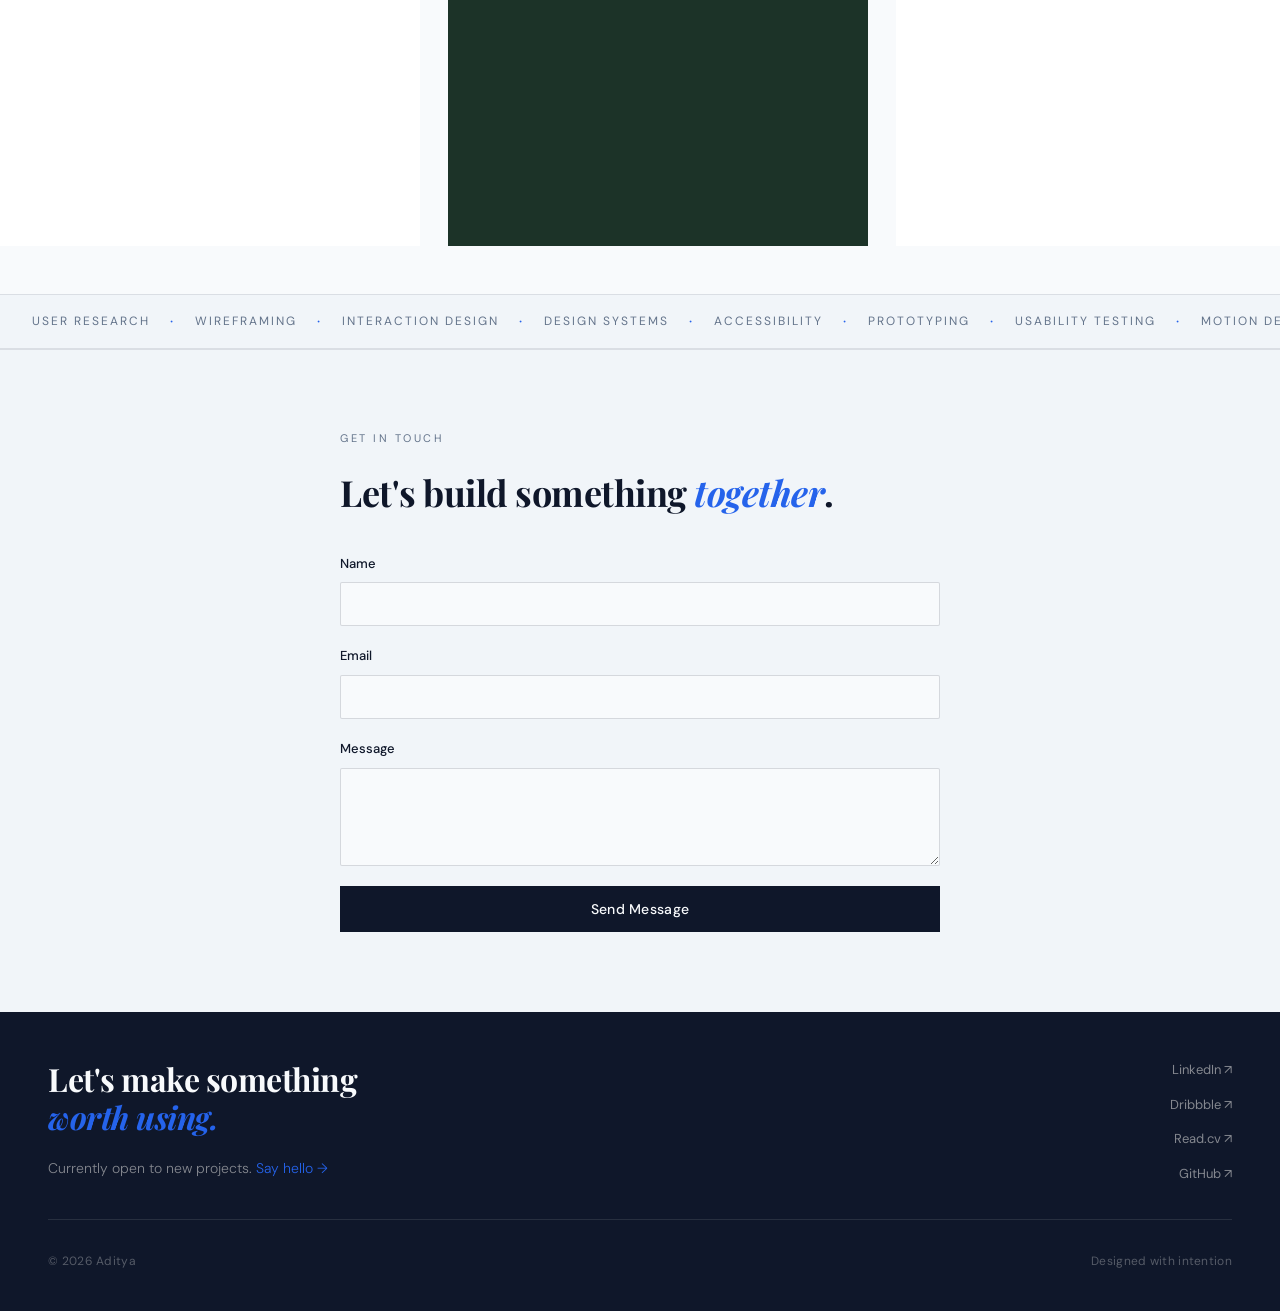
==== commit 9e0600d6: "Remove NovelNest project showcase and card" ====
--- a/index.html
+++ b/index.html
@@ -194,34 +194,6 @@
         </div>
       </div>
     </div>
-
-    <!-- NovelNest App -->
-    <div class="proj-card-v" style="cursor: pointer;" onclick="window.location.href='NovelNest_showcase.html'">
-      <div class="proj-visual-v" style="background: #0d0d14;">
-        <div style="display:flex;flex-direction:column;align-items:center;justify-content:center;width:100%;height:100%;gap:14px;padding:24px;">
-          <div style="width:60px;height:60px;background:#f5c842;border-radius:14px;display:flex;align-items:center;justify-content:center;font-size:26px;box-shadow:0 8px 24px rgba(245,200,66,0.35);">📖</div>
-          <div style="font-family:'Playfair Display',serif;font-size:28px;font-weight:700;color:#f5c842;letter-spacing:-0.5px;">NovelNest</div>
-          <div style="font-size:10px;font-weight:600;letter-spacing:0.15em;text-transform:uppercase;color:rgba(255,255,255,0.3);">Where Stories Live</div>
-          <div style="display:flex;gap:8px;flex-wrap:wrap;justify-content:center;margin-top:2px;">
-            <span style="background:rgba(245,200,66,0.12);border:1px solid rgba(245,200,66,0.3);border-radius:20px;padding:3px 10px;font-size:9px;color:#f5c842;">Reader Flow</span>
-            <span style="background:rgba(124,92,191,0.15);border:1px solid rgba(124,92,191,0.3);border-radius:20px;padding:3px 10px;font-size:9px;color:#9b7fd4;">Author Dashboard</span>
-          </div>
-        </div>
-      </div>
-      <div class="proj-body">
-        <div class="proj-tags">
-          <span class="tag accent">UI Showcase</span>
-          <span class="tag">Mobile App</span>
-          <span class="tag">Design System</span>
-        </div>
-        <h3 class="proj-title">NovelNest</h3>
-        <p class="proj-desc">A dark-themed webnovel reading app. Designed the full Reader flow — onboarding, discovery, reader mode, library — plus the complete Author dashboard with earnings and chapter editor.</p>
-        <div class="proj-footer">
-          <span class="proj-year">May 2026</span>
-          <a href="NovelNest_showcase.html" class="proj-link">View Showcase →</a>
-        </div>
-      </div>
-    </div>
   </div><!-- /projects-grid -->
 </div>
 
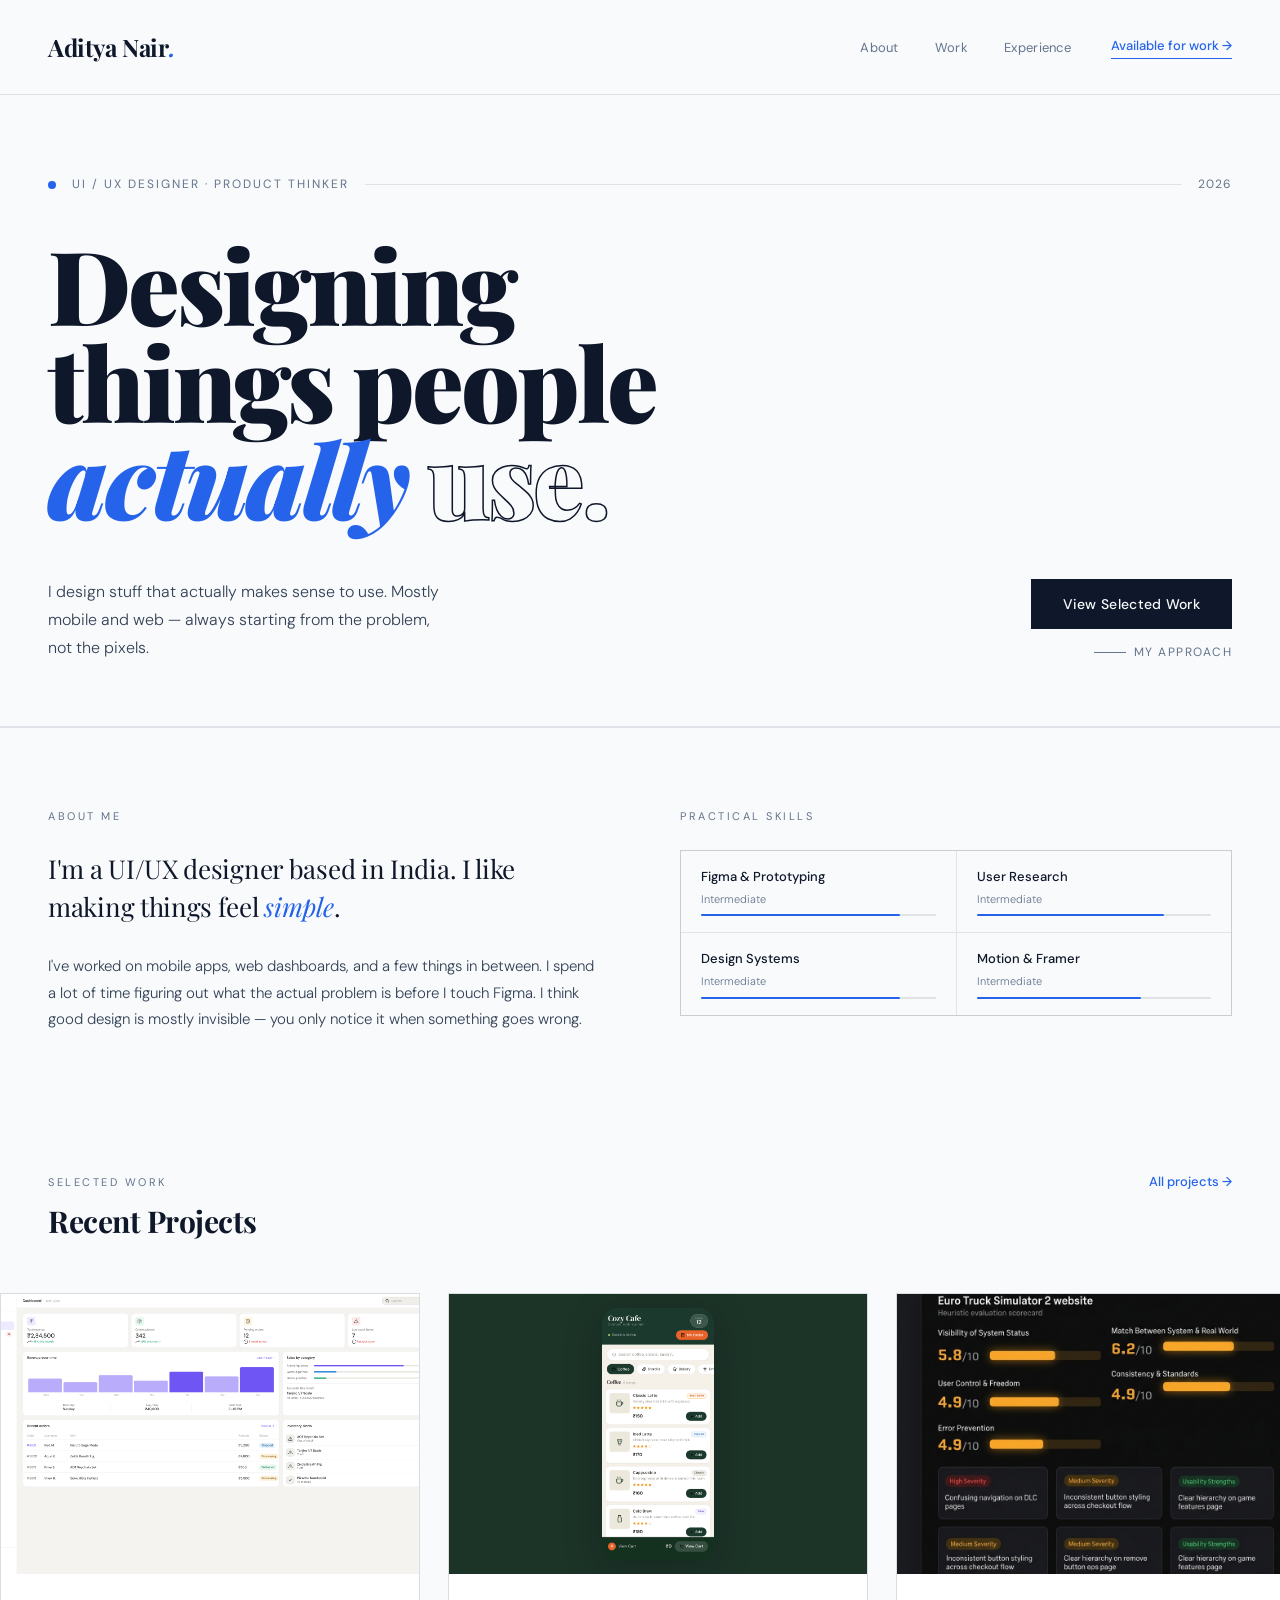
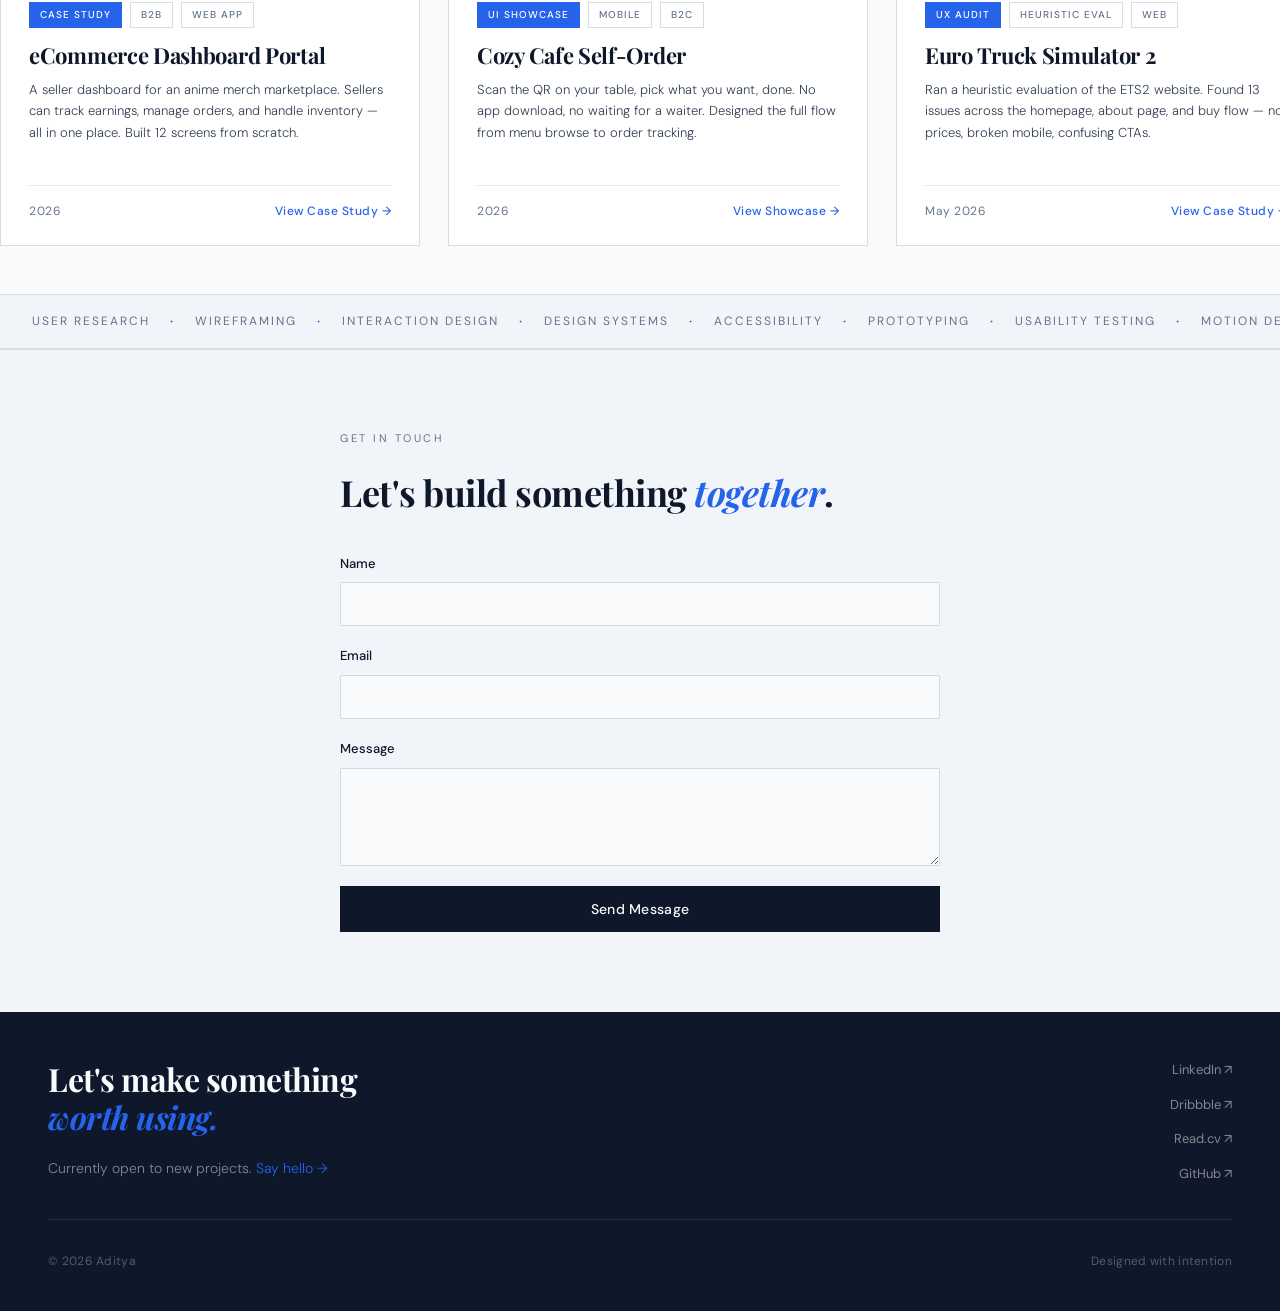
==== commit f6751ee9: "Add NovelNest_Project HTML provided by user, update footer with author and date, add project card to" ====
--- a/index.html
+++ b/index.html
@@ -194,6 +194,34 @@
         </div>
       </div>
     </div>
+
+    <!-- NovelNest App -->
+    <div class="proj-card-v" style="cursor: pointer;" onclick="window.location.href='NovelNest_Project.html'">
+      <div class="proj-visual-v" style="background: #181820; border: 1px solid #2E2E3E;">
+        <div style="display:flex;flex-direction:column;align-items:center;justify-content:center;width:100%;height:100%;gap:14px;padding:24px;">
+          <div style="width:60px;height:60px;background:#E8A838;border-radius:14px;display:flex;align-items:center;justify-content:center;font-size:26px;box-shadow:0 8px 24px rgba(232,168,56,0.35);">📖</div>
+          <div style="font-family:'Fraunces',serif;font-size:28px;font-weight:700;color:#F5F0E8;letter-spacing:-0.5px;">NovelNest</div>
+          <div style="font-size:10px;font-weight:600;letter-spacing:0.15em;text-transform:uppercase;color:rgba(255,255,255,0.4);">Hi-Fi Wireframes</div>
+          <div style="display:flex;gap:8px;flex-wrap:wrap;justify-content:center;margin-top:2px;">
+            <span style="background:rgba(232,168,56,0.12);border:1px solid rgba(232,168,56,0.3);border-radius:20px;padding:3px 10px;font-size:9px;color:#E8A838;">Reader Flow</span>
+            <span style="background:rgba(123,111,160,0.15);border:1px solid rgba(123,111,160,0.3);border-radius:20px;padding:3px 10px;font-size:9px;color:#7B6FA0;">Author Dashboard</span>
+          </div>
+        </div>
+      </div>
+      <div class="proj-body">
+        <div class="proj-tags">
+          <span class="tag accent">Hi-Fi Wireframes</span>
+          <span class="tag">Mobile App</span>
+          <span class="tag">Design Tokens</span>
+        </div>
+        <h3 class="proj-title">NovelNest</h3>
+        <p class="proj-desc">A modern reading and publishing platform. 16 high-fidelity screens showcasing the complete user journey from first launch to deep reading and content creation.</p>
+        <div class="proj-footer">
+          <span class="proj-year">June 2026</span>
+          <a href="NovelNest_Project.html" class="proj-link">View Case Study →</a>
+        </div>
+      </div>
+    </div>
   </div><!-- /projects-grid -->
 </div>
 
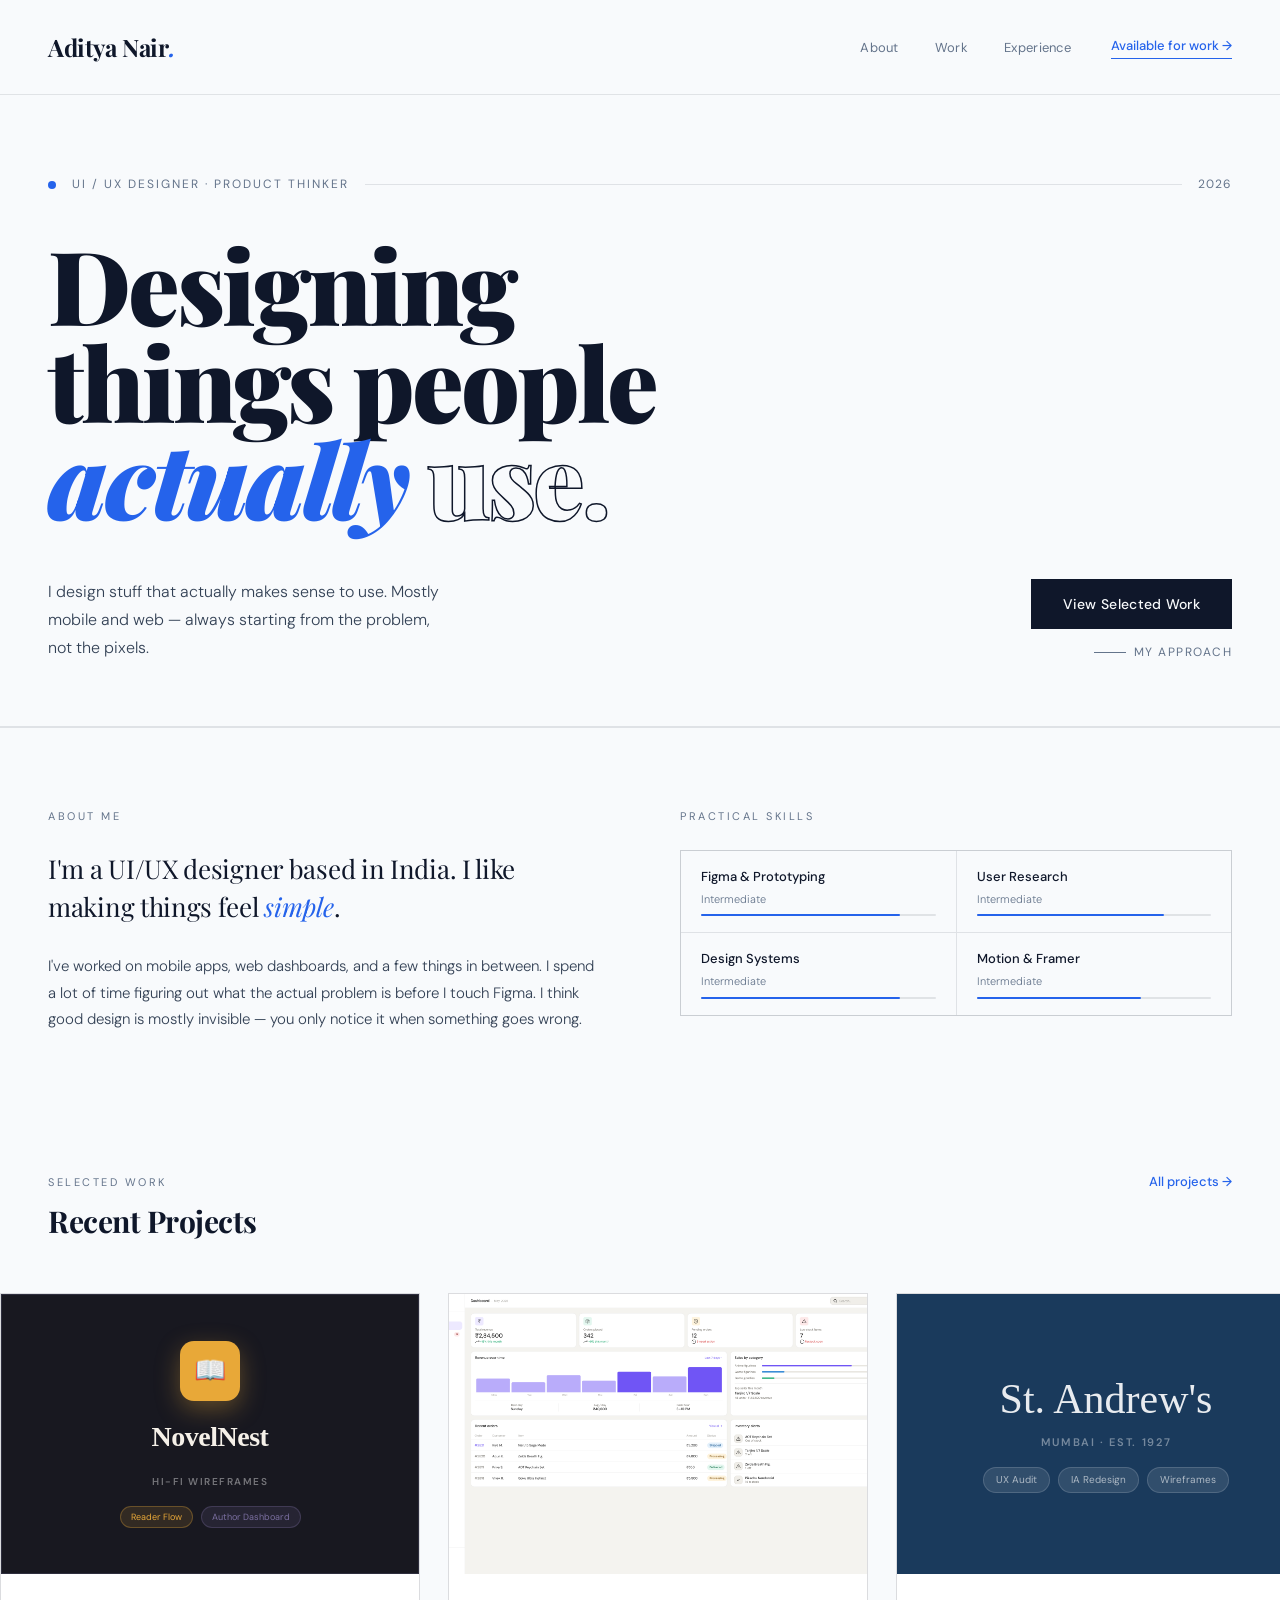
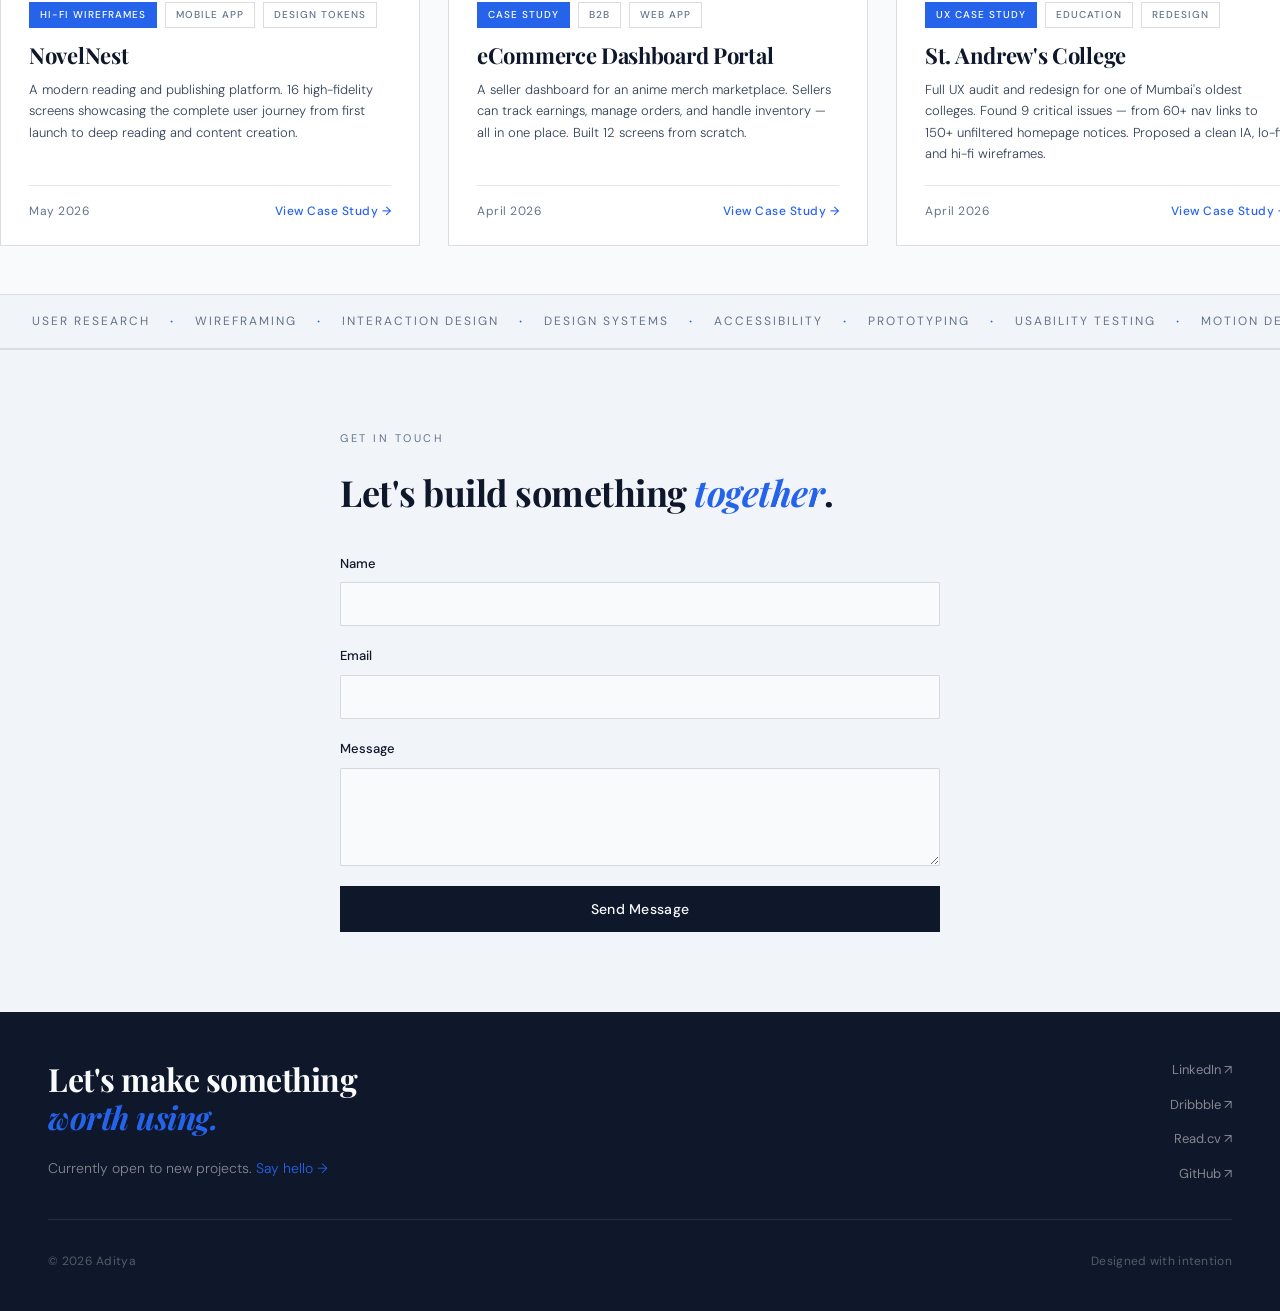
==== commit b862e340: "Update project dates, reorder homepage projects (latest first), update Experience history, and impro" ====
--- a/index.html
+++ b/index.html
@@ -107,6 +107,34 @@
   </div>
 
   <div class="projects-grid reveal">
+    <!-- NovelNest App -->
+    <div class="proj-card-v" style="cursor: pointer;" onclick="window.location.href='NovelNest_Project.html'">
+      <div class="proj-visual-v" style="background: #181820; border: 1px solid #2E2E3E;">
+        <div style="display:flex;flex-direction:column;align-items:center;justify-content:center;width:100%;height:100%;gap:14px;padding:24px;">
+          <div style="width:60px;height:60px;background:#E8A838;border-radius:14px;display:flex;align-items:center;justify-content:center;font-size:26px;box-shadow:0 8px 24px rgba(232,168,56,0.35);">📖</div>
+          <div style="font-family:'Fraunces',serif;font-size:28px;font-weight:700;color:#F5F0E8;letter-spacing:-0.5px;">NovelNest</div>
+          <div style="font-size:10px;font-weight:600;letter-spacing:0.15em;text-transform:uppercase;color:rgba(255,255,255,0.4);">Hi-Fi Wireframes</div>
+          <div style="display:flex;gap:8px;flex-wrap:wrap;justify-content:center;margin-top:2px;">
+            <span style="background:rgba(232,168,56,0.12);border:1px solid rgba(232,168,56,0.3);border-radius:20px;padding:3px 10px;font-size:9px;color:#E8A838;">Reader Flow</span>
+            <span style="background:rgba(123,111,160,0.15);border:1px solid rgba(123,111,160,0.3);border-radius:20px;padding:3px 10px;font-size:9px;color:#7B6FA0;">Author Dashboard</span>
+          </div>
+        </div>
+      </div>
+      <div class="proj-body">
+        <div class="proj-tags">
+          <span class="tag accent">Hi-Fi Wireframes</span>
+          <span class="tag">Mobile App</span>
+          <span class="tag">Design Tokens</span>
+        </div>
+        <h3 class="proj-title">NovelNest</h3>
+        <p class="proj-desc">A modern reading and publishing platform. 16 high-fidelity screens showcasing the complete user journey from first launch to deep reading and content creation.</p>
+        <div class="proj-footer">
+          <span class="proj-year">May 2026</span>
+          <a href="NovelNest_Project.html" class="proj-link">View Case Study →</a>
+        </div>
+      </div>
+    </div>
+
     <!-- eCommerce Dashboard -->
     <div class="proj-card-v" style="cursor: pointer;" onclick="window.location.href='eCommerce_Dashboard_Portal.html'">
       <div class="proj-visual-v" style="background: #0E0D12;">
@@ -121,48 +149,8 @@
         <h3 class="proj-title">eCommerce Dashboard Portal</h3>
         <p class="proj-desc">A seller dashboard for an anime merch marketplace. Sellers can track earnings, manage orders, and handle inventory — all in one place. Built 12 screens from scratch.</p>
         <div class="proj-footer">
-          <span class="proj-year">2026</span>
+          <span class="proj-year">April 2026</span>
           <a href="eCommerce_Dashboard_Portal.html" class="proj-link">View Case Study →</a>
-        </div>
-      </div>
-    </div>
-
-    <!-- Cafe Menu -->
-    <div class="proj-card-v" style="cursor: pointer;" onclick="window.location.href='CafeMenu.html'">
-      <div class="proj-visual-v" style="background: #1C3328;">
-        <img src="Cafe_Menu_Project/Main Screen.png" style="height: 90%; width: auto; object-fit: contain; box-shadow: 0 10px 40px rgba(0,0,0,0.2); border-radius: 16px;" loading="lazy" alt="Cozy Cafe Self-Order Mobile UI">
-      </div>
-      <div class="proj-body">
-        <div class="proj-tags">
-          <span class="tag accent">UI Showcase</span>
-          <span class="tag">Mobile</span>
-          <span class="tag">B2C</span>
-        </div>
-        <h3 class="proj-title">Cozy Cafe Self-Order</h3>
-        <p class="proj-desc">Scan the QR on your table, pick what you want, done. No app download, no waiting for a waiter. Designed the full flow from menu browse to order tracking.</p>
-        <div class="proj-footer">
-          <span class="proj-year">2026</span>
-          <a href="CafeMenu.html" class="proj-link">View Showcase →</a>
-        </div>
-      </div>
-    </div>
-
-    <!-- ETS2 Case Study -->
-    <div class="proj-card-v" style="cursor: pointer;" onclick="window.location.href='ETS2_case_study.html'">
-      <div class="proj-visual-v" style="background: #0e0e0f;">
-        <img src="ets2_preview.png" style="width: 100%; height: 100%; object-fit: cover;" loading="lazy" alt="Euro Truck Simulator 2 UX Case Study">
-      </div>
-      <div class="proj-body">
-        <div class="proj-tags">
-          <span class="tag accent">UX Audit</span>
-          <span class="tag">Heuristic Eval</span>
-          <span class="tag">Web</span>
-        </div>
-        <h3 class="proj-title">Euro Truck Simulator 2</h3>
-        <p class="proj-desc">Ran a heuristic evaluation of the ETS2 website. Found 13 issues across the homepage, about page, and buy flow — no prices, broken mobile, confusing CTAs.</p>
-        <div class="proj-footer">
-          <span class="proj-year">May 2026</span>
-          <a href="ETS2_case_study.html" class="proj-link">View Case Study →</a>
         </div>
       </div>
     </div>
@@ -189,36 +177,48 @@
         <h3 class="proj-title">St. Andrew's College</h3>
         <p class="proj-desc">Full UX audit and redesign for one of Mumbai's oldest colleges. Found 9 critical issues — from 60+ nav links to 150+ unfiltered homepage notices. Proposed a clean IA, lo-fi and hi-fi wireframes.</p>
         <div class="proj-footer">
-          <span class="proj-year">May 2026</span>
+          <span class="proj-year">April 2026</span>
           <a href="StAndrews_casestudy_full.html" class="proj-link">View Case Study →</a>
         </div>
       </div>
     </div>
 
-    <!-- NovelNest App -->
-    <div class="proj-card-v" style="cursor: pointer;" onclick="window.location.href='NovelNest_Project.html'">
-      <div class="proj-visual-v" style="background: #181820; border: 1px solid #2E2E3E;">
-        <div style="display:flex;flex-direction:column;align-items:center;justify-content:center;width:100%;height:100%;gap:14px;padding:24px;">
-          <div style="width:60px;height:60px;background:#E8A838;border-radius:14px;display:flex;align-items:center;justify-content:center;font-size:26px;box-shadow:0 8px 24px rgba(232,168,56,0.35);">📖</div>
-          <div style="font-family:'Fraunces',serif;font-size:28px;font-weight:700;color:#F5F0E8;letter-spacing:-0.5px;">NovelNest</div>
-          <div style="font-size:10px;font-weight:600;letter-spacing:0.15em;text-transform:uppercase;color:rgba(255,255,255,0.4);">Hi-Fi Wireframes</div>
-          <div style="display:flex;gap:8px;flex-wrap:wrap;justify-content:center;margin-top:2px;">
-            <span style="background:rgba(232,168,56,0.12);border:1px solid rgba(232,168,56,0.3);border-radius:20px;padding:3px 10px;font-size:9px;color:#E8A838;">Reader Flow</span>
-            <span style="background:rgba(123,111,160,0.15);border:1px solid rgba(123,111,160,0.3);border-radius:20px;padding:3px 10px;font-size:9px;color:#7B6FA0;">Author Dashboard</span>
-          </div>
-        </div>
-      </div>
-      <div class="proj-body">
-        <div class="proj-tags">
-          <span class="tag accent">Hi-Fi Wireframes</span>
-          <span class="tag">Mobile App</span>
-          <span class="tag">Design Tokens</span>
-        </div>
-        <h3 class="proj-title">NovelNest</h3>
-        <p class="proj-desc">A modern reading and publishing platform. 16 high-fidelity screens showcasing the complete user journey from first launch to deep reading and content creation.</p>
-        <div class="proj-footer">
-          <span class="proj-year">June 2026</span>
-          <a href="NovelNest_Project.html" class="proj-link">View Case Study →</a>
+    <!-- ETS2 Case Study -->
+    <div class="proj-card-v" style="cursor: pointer;" onclick="window.location.href='ETS2_case_study.html'">
+      <div class="proj-visual-v" style="background: #0e0e0f;">
+        <img src="ets2_preview.png" style="width: 100%; height: 100%; object-fit: cover;" loading="lazy" alt="Euro Truck Simulator 2 UX Case Study">
+      </div>
+      <div class="proj-body">
+        <div class="proj-tags">
+          <span class="tag accent">UX Audit</span>
+          <span class="tag">Heuristic Eval</span>
+          <span class="tag">Web</span>
+        </div>
+        <h3 class="proj-title">Euro Truck Simulator 2</h3>
+        <p class="proj-desc">Ran a heuristic evaluation of the ETS2 website. Found 13 issues across the homepage, about page, and buy flow — no prices, broken mobile, confusing CTAs.</p>
+        <div class="proj-footer">
+          <span class="proj-year">March 2026</span>
+          <a href="ETS2_case_study.html" class="proj-link">View Case Study →</a>
+        </div>
+      </div>
+    </div>
+
+    <!-- Cafe Menu -->
+    <div class="proj-card-v" style="cursor: pointer;" onclick="window.location.href='CafeMenu.html'">
+      <div class="proj-visual-v" style="background: #1C3328;">
+        <img src="Cafe_Menu_Project/Main Screen.png" style="height: 90%; width: auto; object-fit: contain; box-shadow: 0 10px 40px rgba(0,0,0,0.2); border-radius: 16px;" loading="lazy" alt="Cozy Cafe Self-Order Mobile UI">
+      </div>
+      <div class="proj-body">
+        <div class="proj-tags">
+          <span class="tag accent">UI Showcase</span>
+          <span class="tag">Mobile</span>
+          <span class="tag">B2C</span>
+        </div>
+        <h3 class="proj-title">Cozy Cafe Self-Order</h3>
+        <p class="proj-desc">Scan the QR on your table, pick what you want, done. No app download, no waiting for a waiter. Designed the full flow from menu browse to order tracking.</p>
+        <div class="proj-footer">
+          <span class="proj-year">February 2026</span>
+          <a href="CafeMenu.html" class="proj-link">View Showcase →</a>
         </div>
       </div>
     </div>
--- a/styles.css
+++ b/styles.css
@@ -738,9 +738,9 @@
 
   /* ── Mobile ── */
   @media (max-width: 768px) {
-    nav { padding: 20px 24px; }
-    nav ul { display: none; }
-    .nav-right { gap: 20px; }
+    nav { padding: 16px 20px; flex-wrap: wrap; justify-content: center; gap: 16px; }
+    nav ul { display: flex; width: 100%; justify-content: center; gap: 20px; margin-top: 4px; }
+    .nav-right { width: 100%; justify-content: space-between; gap: 16px; }
     .hero { padding: 48px 24px 40px; }
     .hero-heading { letter-spacing: -1.5px; }
     .hero-bottom { flex-direction: column; align-items: flex-start; }
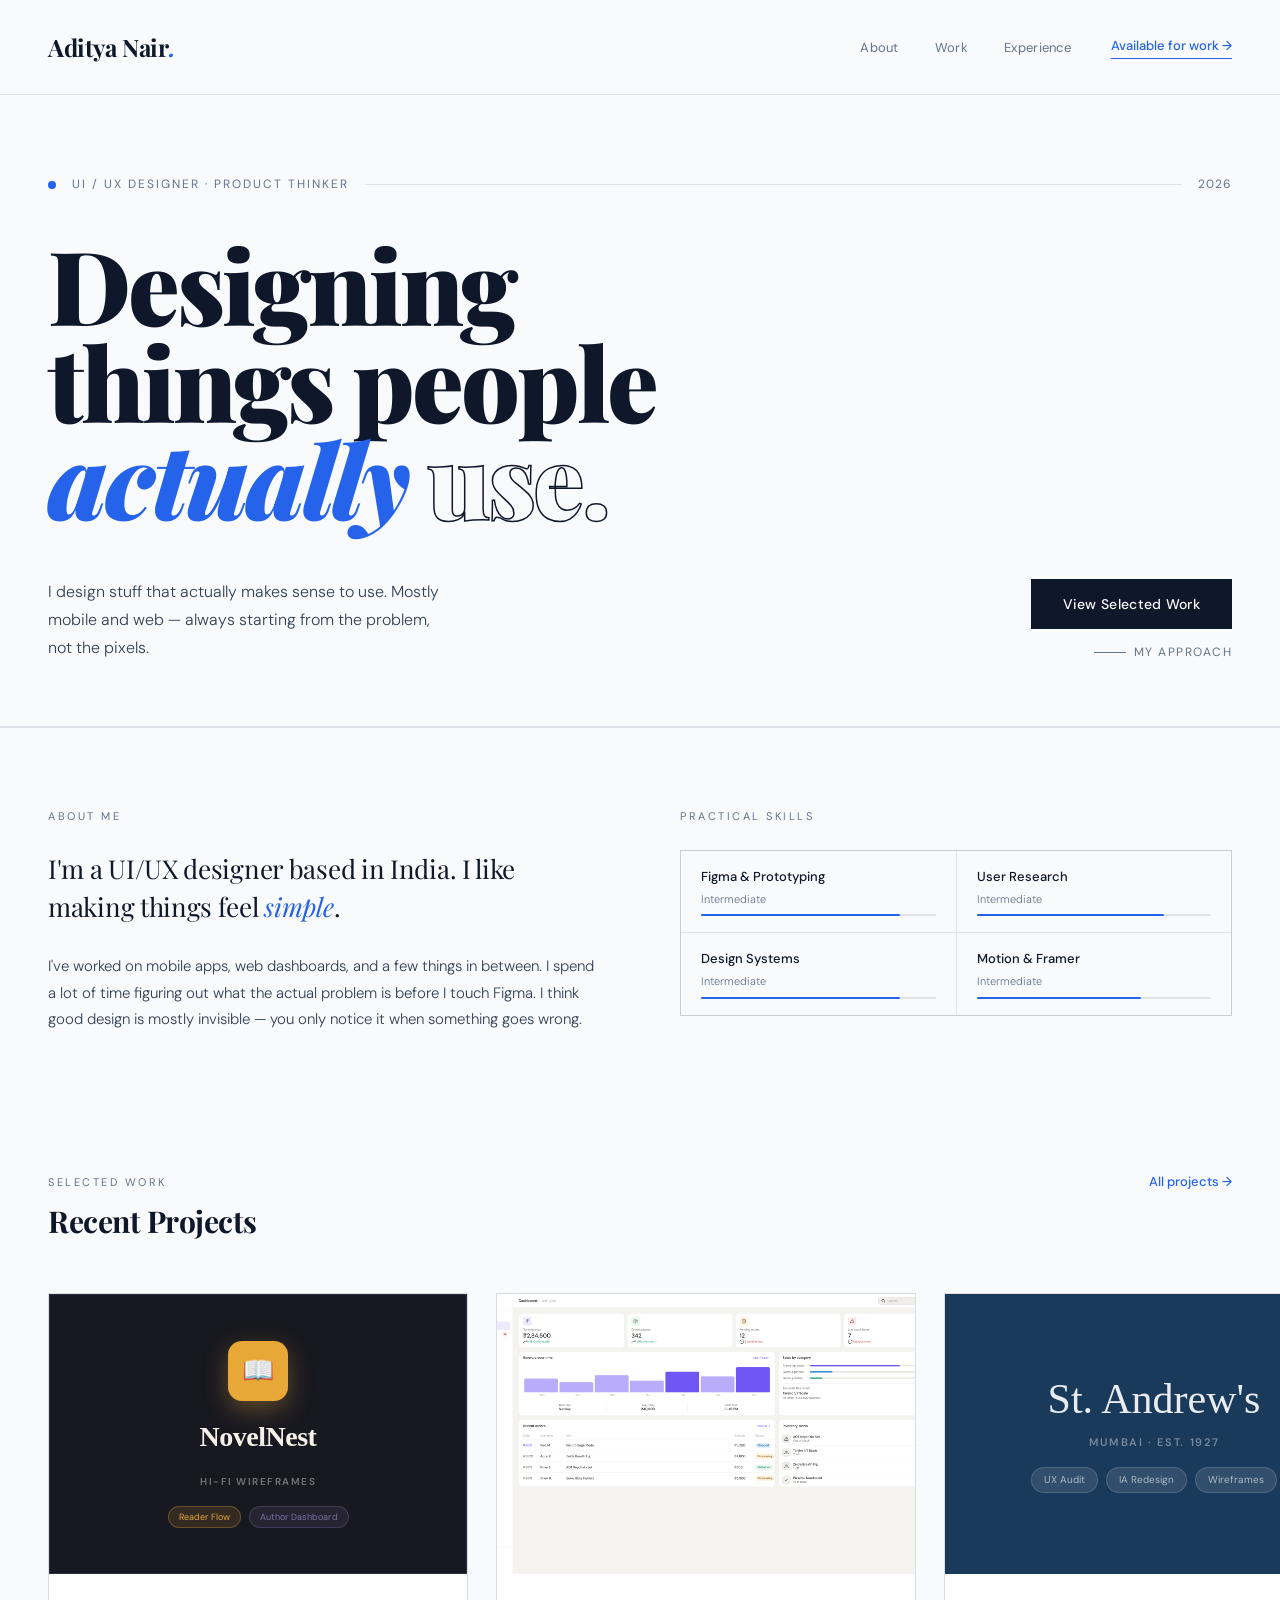
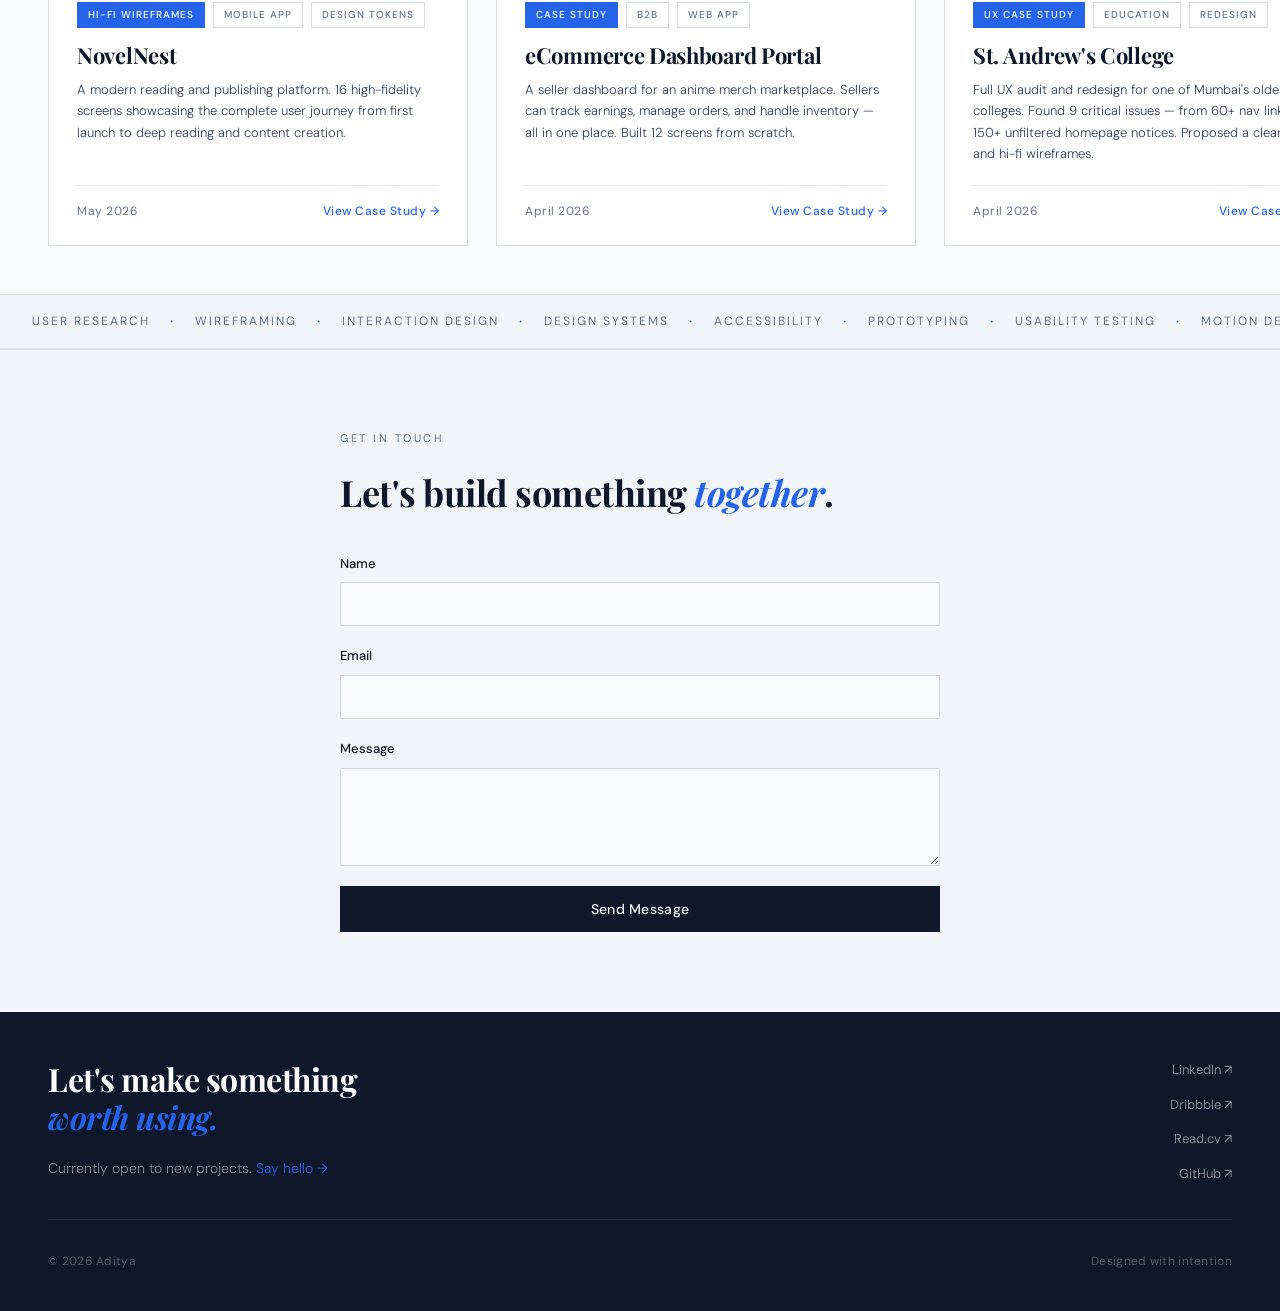
==== commit 5db6b8a6: "Update education, add drag-to-scroll carousel, optimize performance" ====
--- a/index.html
+++ b/index.html
@@ -304,6 +304,41 @@
   }, { threshold: 0.1, rootMargin: "0px 0px -50px 0px" });
   
   reveals.forEach(r => revealObs.observe(r));
+
+  // Drag-to-scroll for projects carousel
+  const slider = document.querySelector('.projects-grid');
+  let isDown = false;
+  let startX;
+  let scrollLeft;
+
+  if (slider) {
+    slider.addEventListener('mousedown', (e) => {
+      isDown = true;
+      slider.classList.add('active');
+      startX = e.pageX - slider.offsetLeft;
+      scrollLeft = slider.scrollLeft;
+    });
+    slider.addEventListener('mouseleave', () => {
+      isDown = false;
+      slider.classList.remove('active');
+    });
+    slider.addEventListener('mouseup', () => {
+      isDown = false;
+      slider.classList.remove('active');
+    });
+    slider.addEventListener('mousemove', (e) => {
+      if (!isDown) return;
+      e.preventDefault();
+      const x = e.pageX - slider.offsetLeft;
+      const walk = (x - startX) * 1.5; // Scroll speed multiplier
+      slider.scrollLeft = scrollLeft - walk;
+    });
+
+    // Prevent native drag on elements to allow smooth scrolling
+    slider.querySelectorAll('img, a, .proj-card-v, .proj-visual-v').forEach(el => {
+      el.addEventListener('dragstart', e => e.preventDefault());
+    });
+  }
 </script>
 </body>
 </html>
--- a/styles.css
+++ b/styles.css
@@ -31,8 +31,7 @@
     padding: 28px 48px;
     border-bottom: 1px solid var(--border);
     position: sticky; top: 0;
-    background: rgba(248,250,252,.92); /* Updated to match slate theme */
-    backdrop-filter: blur(12px);
+    background: var(--chalk);
     z-index: 100;
     animation: fade-in .6s ease both;
   }
@@ -231,13 +230,17 @@
     flex-direction: row;
     align-items: stretch;
     overflow-x: auto;
-    scroll-snap-type: x mandatory;
     -webkit-overflow-scrolling: touch;
     gap: 28px;
     padding: 16px 48px 48px;
     margin: 0;
     width: 100%;
     animation: fade-in .8s .4s ease both;
+    cursor: grab;
+  }
+  .projects-grid.active {
+    cursor: grabbing;
+    scroll-behavior: auto; /* Ensure no smooth scrolling interference during drag */
   }
 
   /* Custom subtle scrollbar on desktop */
@@ -261,7 +264,6 @@
     display: flex;
     flex-direction: column;
     flex-shrink: 0;
-    scroll-snap-align: start;
     width: 420px;
     border: 1px solid var(--border-md);
     background: #fff;
@@ -513,6 +515,7 @@
     display: flex;
     animation: marquee 18s linear infinite;
     width: max-content;
+    will-change: transform;
   }
   .marquee-item {
     display: flex;
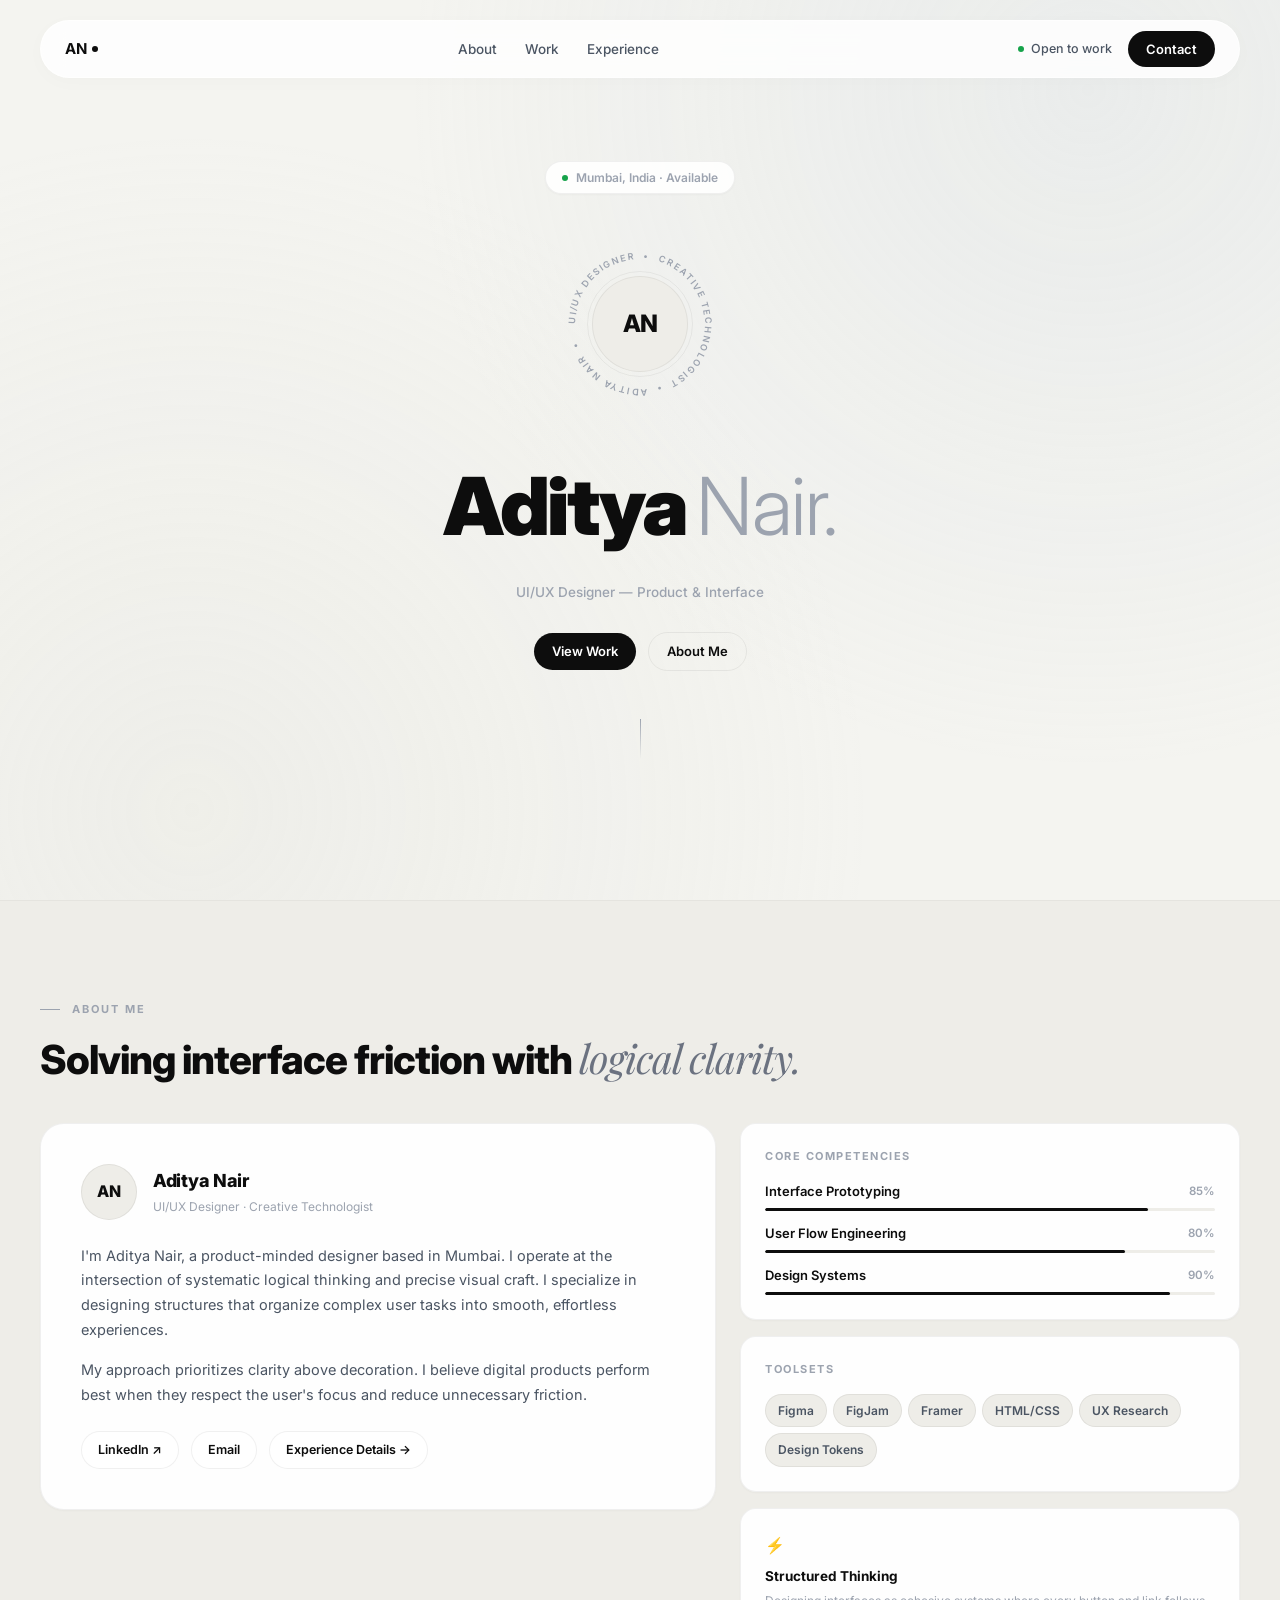
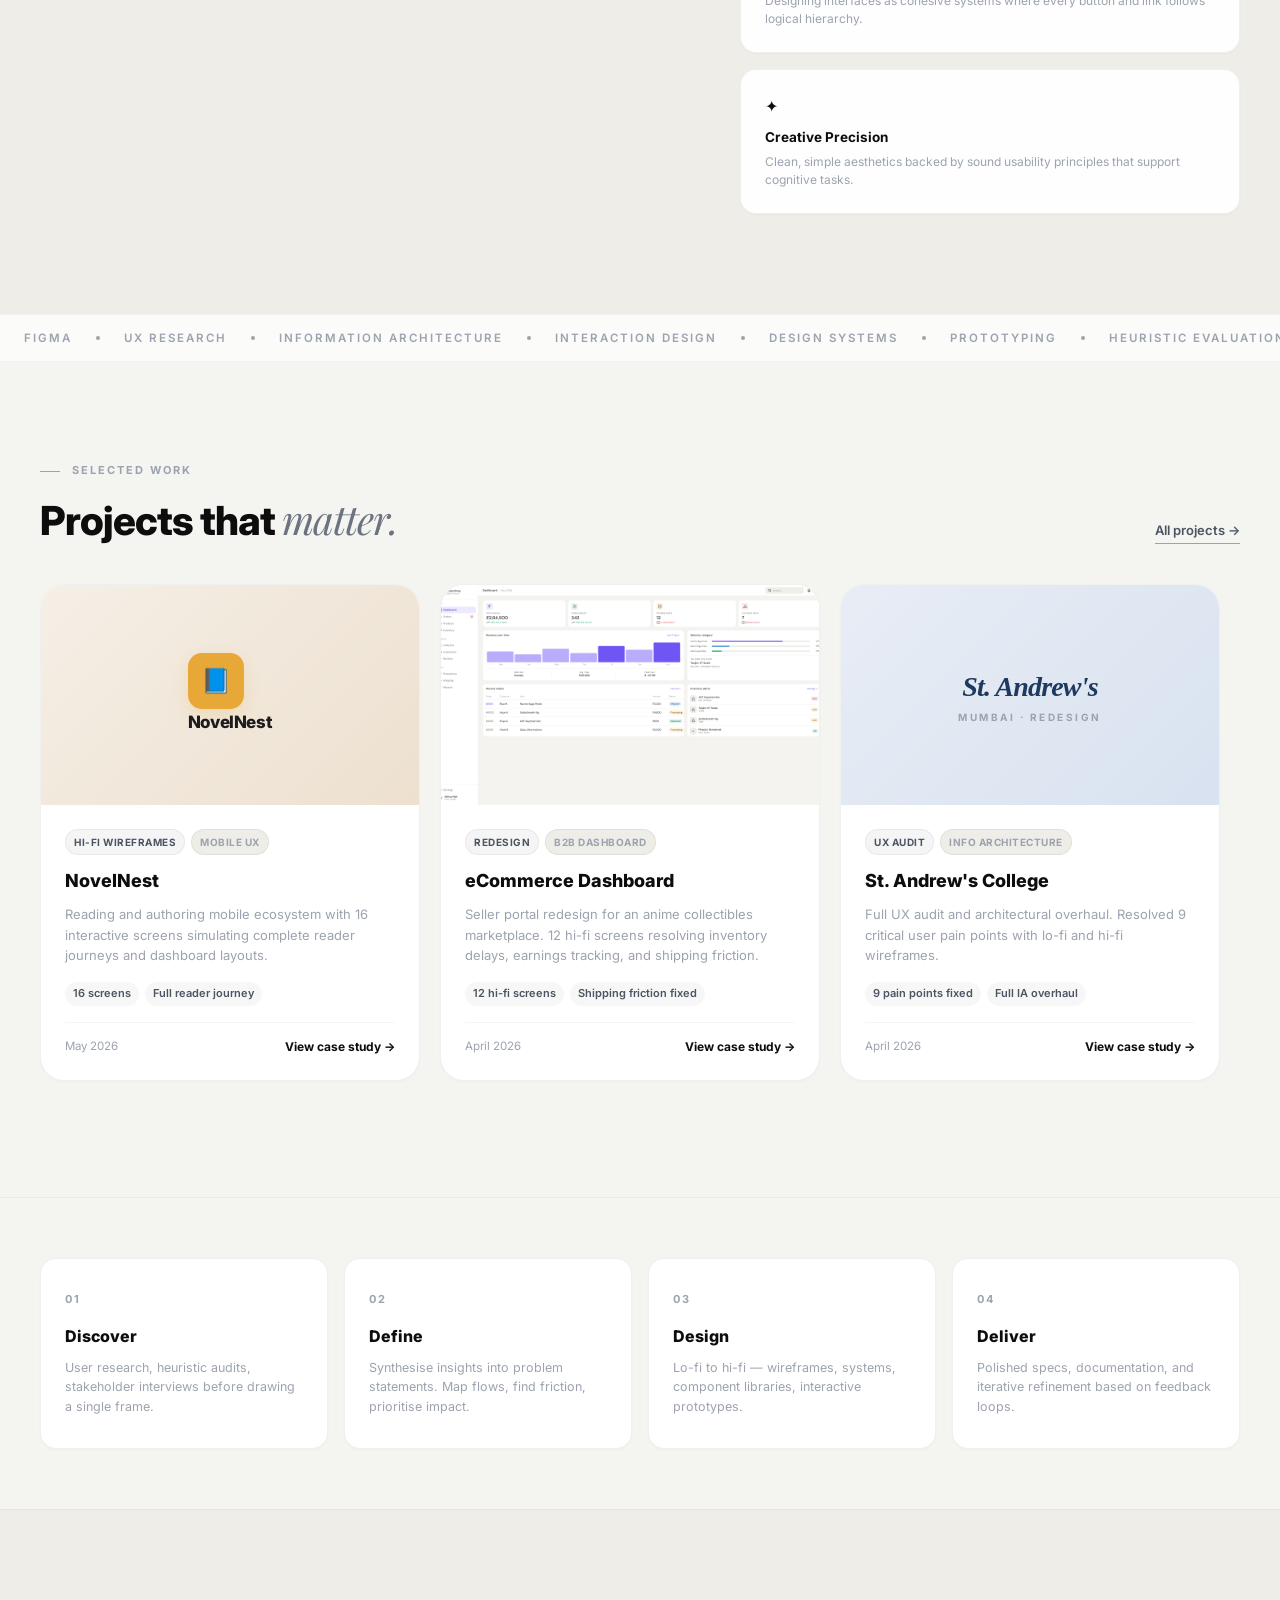
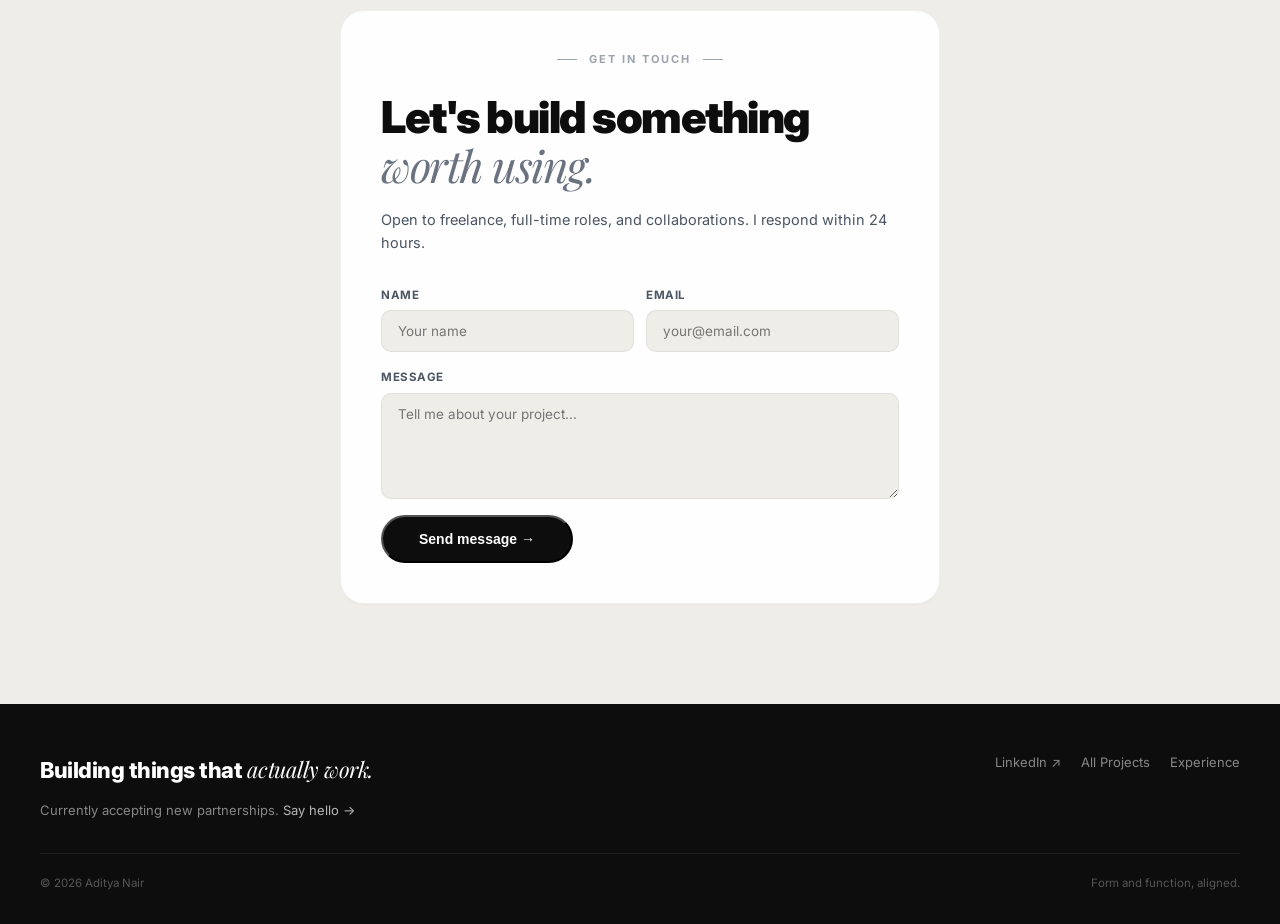
==== commit f47a1e38: "Major Changes to Visual" ====
--- a/index.html
+++ b/index.html
@@ -1,344 +1,552 @@
-<!DOCTYPE html>
+﻿<!DOCTYPE html>
 <html lang="en">
 <head>
-<meta charset="UTF-8">
-<meta name="viewport" content="width=device-width, initial-scale=1.0">
-<title>Aditya — UI/UX Design Portfolio</title>
-<meta name="description" content="Portfolio of Aditya Nair, a UI/UX Designer and Product Thinker creating systems and experiences that people actually use.">
-<meta name="keywords" content="Aditya Nair, UI/UX Designer, Product Designer, Portfolio, Web Design, UX Research, Design Systems">
-<meta name="author" content="Aditya Nair">
-<meta property="og:title" content="Aditya — UI/UX Design Portfolio">
-<meta property="og:description" content="Portfolio of Aditya Nair, a UI/UX Designer and Product Thinker creating systems and experiences that people actually use.">
-<meta property="og:type" content="website">
-<link rel="preconnect" href="https://fonts.googleapis.com">
-<link href="https://fonts.googleapis.com/css2?family=Playfair+Display:ital,wght@0,400;0,700;0,900;1,400;1,700&family=DM+Sans:wght@300;400;500&display=swap" rel="stylesheet">
-<link rel="stylesheet" href="styles.css?v=5">
-<link rel="icon" type="image/png" href="favicon.png">
-<link rel="apple-touch-icon" href="favicon.png">
+  <meta charset="UTF-8">
+  <meta name="viewport" content="width=device-width, initial-scale=1.0">
+  <title>Aditya Nair &mdash; UI/UX Designer</title>
+  <meta name="description" content="Portfolio of Aditya Nair, UI/UX Designer based in Mumbai.">
+  <meta name="author" content="Aditya Nair">
+  <meta property="og:title" content="Aditya Nair &mdash; UI/UX Designer">
+  <meta property="og:type" content="website">
+  <link rel="preconnect" href="https://fonts.googleapis.com">
+  <link rel="preconnect" href="https://fonts.gstatic.com" crossorigin>
+  <link href="https://fonts.googleapis.com/css2?family=Inter:wght@300;400;500;600;700;800;900&family=Playfair+Display:ital,wght@1,400&display=swap" rel="stylesheet">
+  <link rel="stylesheet" href="styles.css?v=11">
+  <link rel="icon" type="image/png" href="favicon.png">
 </head>
 <body>
 
-<!-- Nav -->
-<nav>
-  <a href="index.html" class="logo">Aditya Nair<i>.</i></a>
-  <div class="nav-right">
-    <ul>
-      <li><a href="#about">About</a></li>
-      <li><a href="#work">Work</a></li>
-      <li><a href="experience.html">Experience</a></li>
-    </ul>
-    <a href="mailto:aditya.gamedesigner0402@gmail.com" class="nav-hire">Available for work →</a>
+  <!-- Background -->
+  <div class="bg-canvas" aria-hidden="true">
+    <div class="bg-orb bg-orb-1"></div>
+    <div class="bg-orb bg-orb-2"></div>
   </div>
-</nav>
-
-<!-- Hero -->
-<section class="hero">
-  <div class="hero-meta">
-    <span class="hero-meta-dot"></span>
-    <span class="hero-meta-text">UI / UX Designer · Product Thinker</span>
-    <span class="hero-meta-line"></span>
-    <span class="hero-meta-year">2026</span>
+
+  <!-- Toast Notification -->
+  <div id="toastNotification" class="toast-notification" aria-live="polite">Email copied to clipboard!</div>
+
+  <!-- ════════════════ DYNAMIC NAV (IPHONE ISLAND STYLE) ════════════════ -->
+  <div class="nav-wrapper">
+    <nav class="nav" id="mainNav">
+      <a href="index.html" class="nav-logo" id="navLogo">AN<span class="nav-logo-dot"></span></a>
+      <ul class="nav-links">
+        <li><a href="#about">About</a></li>
+        <li><a href="#work">Work</a></li>
+        <li><a href="experience.html">Experience</a></li>
+      </ul>
+      <div class="nav-cta" id="navCta">
+        <span class="nav-available"><span class="nav-available-dot"></span>Open to work</span>
+        <a href="mailto:aditya.gamedesigner0402@gmail.com" class="btn-primary copy-email-btn">Contact</a>
+      </div>
+    </nav>
   </div>
 
-  <h1 class="hero-heading">
-    Designing<br>
-    things people<br>
-    <span class="ital">actually</span> <span class="outline">use.</span>
-  </h1>
-
-  <div class="hero-bottom">
-    <p class="hero-sub">I design stuff that actually makes sense to use. Mostly mobile and web — always starting from the problem, not the pixels.</p>
-    <div class="hero-cta-group">
-      <a href="#work" class="cta-primary">View Selected Work</a>
-      <a href="#about" class="cta-scroll">
-        <span class="scroll-line"></span>
-        My approach
-      </a>
+  <!-- ════════════════ HERO ════════════════ -->
+  <section class="hero" id="home">
+
+    <!-- Fade-out wrapper (gets opacity-0 on scroll) -->
+    <div class="hero-content" id="heroContent">
+
+      <!-- Status tag -->
+      <div class="hero-status-tag">
+        <span class="hero-tag-dot"></span>
+        Mumbai, India &middot; Available
+      </div>
+
+      <!-- Avatar + name ring -->
+      <div class="avatar-scene">
+
+        <!-- Rotating ring text -->
+        <div class="avatar-ring-text" aria-hidden="true">
+          <svg viewBox="0 0 200 200" class="ring-svg">
+            <defs>
+              <path id="circlePath"
+                d="M 100,100 m -72,0 a 72,72 0 1,1 144,0 a 72,72 0 1,1 -144,0"/>
+            </defs>
+            <text class="ring-label">
+              <textPath href="#circlePath" startOffset="0%">
+                UI/UX DESIGNER &nbsp;&bull;&nbsp; CREATIVE TECHNOLOGIST &nbsp;&bull;&nbsp; ADITYA NAIR &nbsp;&bull;&nbsp;
+              </textPath>
+            </text>
+          </svg>
+        </div>
+
+        <!-- Avatar circle -->
+        <div class="avatar-circle">
+          <span class="avatar-initials">AN</span>
+          <div class="avatar-pulse"></div>
+        </div>
+
+      </div>
+
+      <!-- Name block -->
+      <div class="hero-name-block">
+        <div class="hero-firstname">Aditya</div>
+        <div class="hero-lastname">Nair.</div>
+      </div>
+
+      <!-- Role + location -->
+      <p class="hero-role">UI/UX Designer &mdash; Product &amp; Interface</p>
+
+      <!-- CTAs -->
+      <div class="hero-actions">
+        <a href="#work" class="btn-primary">View Work</a>
+        <a href="#about" class="btn-outline">About Me</a>
+      </div>
+
+      <!-- Scroll cue -->
+      <div class="hero-scroll-cue" aria-hidden="true">
+        <div class="scroll-cue-line"></div>
+      </div>
+
+    </div>
+
+  </section>
+
+  <!-- ════════════════ REVAMPED ABOUT ME ════════════════ -->
+  <section class="about-section" id="about">
+    <div class="about-inner">
+      
+      <div class="about-section-header reveal">
+        <div class="section-eyebrow">
+          <span class="eyebrow-line"></span>
+          <span class="eyebrow-text">About Me</span>
+        </div>
+        <h2 class="section-title">Solving interface friction with <span class="serif">logical clarity.</span></h2>
+      </div>
+
+      <div class="about-layout-grid">
+        
+        <!-- Large Bio Card -->
+        <div class="about-card-large reveal">
+          <div class="about-avatar-row">
+            <div class="about-avatar">AN</div>
+            <div class="about-identity">
+              <h3>Aditya Nair</h3>
+              <p>UI/UX Designer &middot; Creative Technologist</p>
+            </div>
+          </div>
+          
+          <p class="about-bio-text">
+            I'm Aditya Nair, a product-minded designer based in Mumbai. I operate at the intersection of systematic logical thinking and precise visual craft. I specialize in designing structures that organize complex user tasks into smooth, effortless experiences.
+          </p>
+          <p class="about-bio-text">
+            My approach prioritizes clarity above decoration. I believe digital products perform best when they respect the user's focus and reduce unnecessary friction.
+          </p>
+
+          <div class="about-cta-row">
+            <a href="https://www.linkedin.com/in/adityanair0402/" target="_blank" class="about-link">LinkedIn &nearr;</a>
+            <a href="mailto:aditya.gamedesigner0402@gmail.com" class="about-link copy-email-btn">Email</a>
+            <a href="experience.html" class="about-link">Experience Details &rarr;</a>
+          </div>
+        </div>
+
+        <!-- Capability and Mindset Cards -->
+        <div class="about-cards-subgrid">
+          
+          <!-- Capabilities Glass Card -->
+          <div class="about-card-small reveal">
+            <h4 class="about-card-label">Core Competencies</h4>
+            <div class="skill-list">
+              <div class="skill-row">
+                <div class="skill-row-top">
+                  <span class="skill-name">Interface Prototyping</span>
+                  <span class="skill-pct">85%</span>
+                </div>
+                <div class="skill-track"><div class="skill-bar" data-width="85%"></div></div>
+              </div>
+              <div class="skill-row">
+                <div class="skill-row-top">
+                  <span class="skill-name">User Flow Engineering</span>
+                  <span class="skill-pct">80%</span>
+                </div>
+                <div class="skill-track"><div class="skill-bar" data-width="80%"></div></div>
+              </div>
+              <div class="skill-row">
+                <div class="skill-row-top">
+                  <span class="skill-name">Design Systems</span>
+                  <span class="skill-pct">90%</span>
+                </div>
+                <div class="skill-track"><div class="skill-bar" data-width="90%"></div></div>
+              </div>
+            </div>
+          </div>
+
+          <!-- Tools Glass Card -->
+          <div class="about-card-small reveal">
+            <h4 class="about-card-label">Toolsets</h4>
+            <div class="tools-chip-list">
+              <span class="tool-chip">Figma</span>
+              <span class="tool-chip">FigJam</span>
+              <span class="tool-chip">Framer</span>
+              <span class="tool-chip">HTML/CSS</span>
+              <span class="tool-chip">UX Research</span>
+              <span class="tool-chip">Design Tokens</span>
+            </div>
+          </div>
+
+          <!-- Mindset card 1 -->
+          <div class="about-card-small mindset-card-flat reveal">
+            <span class="mindset-icon">&#9889;</span>
+            <div class="mindset-title">Structured Thinking</div>
+            <p class="mindset-desc">Designing interfaces as cohesive systems where every button and link follows logical hierarchy.</p>
+          </div>
+
+          <!-- Mindset card 2 -->
+          <div class="about-card-small mindset-card-flat reveal">
+            <span class="mindset-icon">&#10022;</span>
+            <div class="mindset-title">Creative Precision</div>
+            <p class="mindset-desc">Clean, simple aesthetics backed by sound usability principles that support cognitive tasks.</p>
+          </div>
+
+        </div>
+
+      </div>
+
+    </div>
+  </section>
+
+  <!-- ════════════════ MARQUEE ════════════════ -->
+  <div class="marquee-wrap" aria-hidden="true">
+    <div class="marquee-track">
+      <div class="marquee-item">
+        Figma <span class="marquee-dot"></span>
+        UX Research <span class="marquee-dot"></span>
+        Information Architecture <span class="marquee-dot"></span>
+        Interaction Design <span class="marquee-dot"></span>
+        Design Systems <span class="marquee-dot"></span>
+        Prototyping <span class="marquee-dot"></span>
+        Heuristic Evaluation <span class="marquee-dot"></span>
+        Motion Design <span class="marquee-dot"></span>
+        Accessibility <span class="marquee-dot"></span>
+      </div>
+      <div class="marquee-item">
+        Figma <span class="marquee-dot"></span>
+        UX Research <span class="marquee-dot"></span>
+        Information Architecture <span class="marquee-dot"></span>
+        Interaction Design <span class="marquee-dot"></span>
+        Design Systems <span class="marquee-dot"></span>
+        Prototyping <span class="marquee-dot"></span>
+        Heuristic Evaluation <span class="marquee-dot"></span>
+        Motion Design <span class="marquee-dot"></span>
+        Accessibility <span class="marquee-dot"></span>
+      </div>
     </div>
   </div>
-</section>
-
-
-<!-- About -->
-<section class="about-section reveal" id="about">
-  <div class="about-container">
-    <div>
-      <p class="about-eyebrow">About me</p>
-      <p class="about-statement">I'm a UI/UX designer based in India. I like making things feel <em>simple</em>.</p>
-      <p class="about-body">I've worked on mobile apps, web dashboards, and a few things in between. I spend a lot of time figuring out what the actual problem is before I touch Figma. I think good design is mostly invisible — you only notice it when something goes wrong.</p>
-    </div>
-
-    <div>
-      <p class="about-eyebrow" style="margin-bottom: 24px;">Practical skills</p>
-      <div class="skills-grid">
-        <div class="skill-cell">
-          <div class="skill-name">Figma & Prototyping</div>
-          <div class="skill-sub">Intermediate</div>
-          <div class="skill-bar-wrap"><div class="skill-bar" style="width:85%"></div></div>
-        </div>
-        <div class="skill-cell">
-          <div class="skill-name">User Research</div>
-          <div class="skill-sub">Intermediate</div>
-          <div class="skill-bar-wrap"><div class="skill-bar" style="width:80%"></div></div>
-        </div>
-        <div class="skill-cell">
-          <div class="skill-name">Design Systems</div>
-          <div class="skill-sub">Intermediate</div>
-          <div class="skill-bar-wrap"><div class="skill-bar" style="width:85%"></div></div>
-        </div>
-        <div class="skill-cell">
-          <div class="skill-name">Motion & Framer</div>
-          <div class="skill-sub">Intermediate</div>
-          <div class="skill-bar-wrap"><div class="skill-bar" style="width:70%"></div></div>
-        </div>
+
+  <!-- ════════════════ WORK ════════════════ -->
+  <section class="work-section" id="work">
+    <div class="work-section-inner">
+      <div class="section-header-row reveal">
+        <div>
+          <div class="section-eyebrow">
+            <span class="eyebrow-line"></span>
+            <span class="eyebrow-text">Selected Work</span>
+          </div>
+          <h2 class="section-title">Projects that <span class="serif">matter.</span></h2>
+        </div>
+        <a href="projects.html" class="see-all-link">All projects &rarr;</a>
+      </div>
+
+      <div class="projects-grid" id="projectsGrid">
+
+        <div class="proj-card reveal" onclick="window.location.href='NovelNest_Project.html'">
+          <div class="proj-visual" style="background:linear-gradient(135deg,#F5EFE6,#EDE0CF);">
+            <div class="proj-visual-placeholder">
+              <div style="width:56px;height:56px;background:#E8A838;border-radius:14px;display:flex;align-items:center;justify-content:center;font-size:24px;box-shadow:0 6px 18px rgba(232,168,56,0.22);">&#128216;</div>
+              <div style="font-size:17px;font-weight:800;color:#1C1C1E;letter-spacing:-0.4px;">NovelNest</div>
+            </div>
+          </div>
+          <div class="proj-body">
+            <div class="proj-tags"><span class="proj-tag accent">Hi-Fi Wireframes</span><span class="proj-tag">Mobile UX</span></div>
+            <h3 class="proj-title">NovelNest</h3>
+            <p class="proj-desc">Reading and authoring mobile ecosystem with 16 interactive screens simulating complete reader journeys and dashboard layouts.</p>
+            <div class="proj-impact"><span class="proj-impact-badge">16 screens</span><span class="proj-impact-badge">Full reader journey</span></div>
+            <div class="proj-footer"><span class="proj-year">May 2026</span><a href="NovelNest_Project.html" class="proj-link">View case study &rarr;</a></div>
+          </div>
+        </div>
+
+        <div class="proj-card reveal reveal-delay-1" onclick="window.location.href='eCommerce_Dashboard_Portal.html'">
+          <div class="proj-visual"><img src="Dashboard_Portal_Project/Dashboard.png" loading="lazy" alt="eCommerce Dashboard"></div>
+          <div class="proj-body">
+            <div class="proj-tags"><span class="proj-tag accent">Redesign</span><span class="proj-tag">B2B Dashboard</span></div>
+            <h3 class="proj-title">eCommerce Dashboard</h3>
+            <p class="proj-desc">Seller portal redesign for an anime collectibles marketplace. 12 hi-fi screens resolving inventory delays, earnings tracking, and shipping friction.</p>
+            <div class="proj-impact"><span class="proj-impact-badge">12 hi-fi screens</span><span class="proj-impact-badge">Shipping friction fixed</span></div>
+            <div class="proj-footer"><span class="proj-year">April 2026</span><a href="eCommerce_Dashboard_Portal.html" class="proj-link">View case study &rarr;</a></div>
+          </div>
+        </div>
+
+        <div class="proj-card reveal reveal-delay-2" onclick="window.location.href='StAndrews_casestudy_full.html'">
+          <div class="proj-visual" style="background:linear-gradient(135deg,#E8EDF5,#D8E2F0);">
+            <div class="proj-visual-placeholder">
+              <div style="font-size:28px;font-weight:800;color:#1e3a5f;letter-spacing:-0.8px;font-style:italic;font-family:Georgia,serif;text-align:center;">St. Andrew's</div>
+              <div style="font-size:10px;font-weight:700;letter-spacing:2.5px;text-transform:uppercase;color:#9CA3AF;">Mumbai &middot; Redesign</div>
+            </div>
+          </div>
+          <div class="proj-body">
+            <div class="proj-tags"><span class="proj-tag accent">UX Audit</span><span class="proj-tag">Info Architecture</span></div>
+            <h3 class="proj-title">St. Andrew's College</h3>
+            <p class="proj-desc">Full UX audit and architectural overhaul. Resolved 9 critical user pain points with lo-fi and hi-fi wireframes.</p>
+            <div class="proj-impact"><span class="proj-impact-badge">9 pain points fixed</span><span class="proj-impact-badge">Full IA overhaul</span></div>
+            <div class="proj-footer"><span class="proj-year">April 2026</span><a href="StAndrews_casestudy_full.html" class="proj-link">View case study &rarr;</a></div>
+          </div>
+        </div>
+
+        <div class="proj-card reveal reveal-delay-3" onclick="window.location.href='ETS2_case_study.html'">
+          <div class="proj-visual"><img src="ets2_preview.png" loading="lazy" alt="Euro Truck Simulator 2"></div>
+          <div class="proj-body">
+            <div class="proj-tags"><span class="proj-tag accent">Heuristic Review</span><span class="proj-tag">Conversion</span></div>
+            <h3 class="proj-title">Euro Truck Simulator 2</h3>
+            <p class="proj-desc">Heuristic evaluation of the official web presence. Identified 13 conversion pitfalls with high-impact improvement proposals.</p>
+            <div class="proj-impact"><span class="proj-impact-badge">13 pitfalls found</span><span class="proj-impact-badge">High-impact proposals</span></div>
+            <div class="proj-footer"><span class="proj-year">March 2026</span><a href="ETS2_case_study.html" class="proj-link">View case study &rarr;</a></div>
+          </div>
+        </div>
+
+        <div class="proj-card reveal" onclick="window.location.href='CafeMenu.html'">
+          <div class="proj-visual" style="background:#1c3328;">
+            <img src="Cafe_Menu_Project/Main Screen.png" style="height:90%;width:auto;object-fit:contain;border-radius:8px;" loading="lazy" alt="Cozy Cafe">
+          </div>
+          <div class="proj-body">
+            <div class="proj-tags"><span class="proj-tag accent">UI Showcase</span><span class="proj-tag">Mobile B2C</span></div>
+            <h3 class="proj-title">Cozy Cafe Self-Order</h3>
+            <p class="proj-desc">QR-code-based self-ordering flow for dining guests. Minimal friction checkout with appetizing visual states.</p>
+            <div class="proj-impact"><span class="proj-impact-badge">QR-first flow</span><span class="proj-impact-badge">Zero-friction checkout</span></div>
+            <div class="proj-footer"><span class="proj-year">Feb 2026</span><a href="CafeMenu.html" class="proj-link">View case study &rarr;</a></div>
+          </div>
+        </div>
+
+      </div>
+    </div>
+  </section>
+
+  <!-- ════════════════ PROCESS ════════════════ -->
+  <div class="process-strip reveal">
+    <div class="process-strip-inner">
+      <div class="process-item">
+        <div class="process-num">01</div>
+        <div class="process-title">Discover</div>
+        <div class="process-desc">User research, heuristic audits, stakeholder interviews before drawing a single frame.</div>
+      </div>
+      <div class="process-item">
+        <div class="process-num">02</div>
+        <div class="process-title">Define</div>
+        <div class="process-desc">Synthesise insights into problem statements. Map flows, find friction, prioritise impact.</div>
+      </div>
+      <div class="process-item">
+        <div class="process-num">03</div>
+        <div class="process-title">Design</div>
+        <div class="process-desc">Lo-fi to hi-fi &mdash; wireframes, systems, component libraries, interactive prototypes.</div>
+      </div>
+      <div class="process-item">
+        <div class="process-num">04</div>
+        <div class="process-title">Deliver</div>
+        <div class="process-desc">Polished specs, documentation, and iterative refinement based on feedback loops.</div>
       </div>
     </div>
   </div>
-</section>
-
-<!-- Work -->
-<div id="work">
-  <div class="section-head">
-    <div>
-      <p class="section-label">Selected work</p>
-      <h2 class="section-title">Recent Projects</h2>
-    </div>
-    <a href="#" class="see-all">All projects →</a>
-  </div>
-
-  <div class="projects-grid reveal">
-    <!-- NovelNest App -->
-    <div class="proj-card-v" style="cursor: pointer;" onclick="window.location.href='NovelNest_Project.html'">
-      <div class="proj-visual-v" style="background: #181820; border: 1px solid #2E2E3E;">
-        <div style="display:flex;flex-direction:column;align-items:center;justify-content:center;width:100%;height:100%;gap:14px;padding:24px;">
-          <div style="width:60px;height:60px;background:#E8A838;border-radius:14px;display:flex;align-items:center;justify-content:center;font-size:26px;box-shadow:0 8px 24px rgba(232,168,56,0.35);">📖</div>
-          <div style="font-family:'Fraunces',serif;font-size:28px;font-weight:700;color:#F5F0E8;letter-spacing:-0.5px;">NovelNest</div>
-          <div style="font-size:10px;font-weight:600;letter-spacing:0.15em;text-transform:uppercase;color:rgba(255,255,255,0.4);">Hi-Fi Wireframes</div>
-          <div style="display:flex;gap:8px;flex-wrap:wrap;justify-content:center;margin-top:2px;">
-            <span style="background:rgba(232,168,56,0.12);border:1px solid rgba(232,168,56,0.3);border-radius:20px;padding:3px 10px;font-size:9px;color:#E8A838;">Reader Flow</span>
-            <span style="background:rgba(123,111,160,0.15);border:1px solid rgba(123,111,160,0.3);border-radius:20px;padding:3px 10px;font-size:9px;color:#7B6FA0;">Author Dashboard</span>
-          </div>
-        </div>
-      </div>
-      <div class="proj-body">
-        <div class="proj-tags">
-          <span class="tag accent">Hi-Fi Wireframes</span>
-          <span class="tag">Mobile App</span>
-          <span class="tag">Design Tokens</span>
-        </div>
-        <h3 class="proj-title">NovelNest</h3>
-        <p class="proj-desc">A modern reading and publishing platform. 16 high-fidelity screens showcasing the complete user journey from first launch to deep reading and content creation.</p>
-        <div class="proj-footer">
-          <span class="proj-year">May 2026</span>
-          <a href="NovelNest_Project.html" class="proj-link">View Case Study →</a>
-        </div>
-      </div>
-    </div>
-
-    <!-- eCommerce Dashboard -->
-    <div class="proj-card-v" style="cursor: pointer;" onclick="window.location.href='eCommerce_Dashboard_Portal.html'">
-      <div class="proj-visual-v" style="background: #0E0D12;">
-        <img src="Dashboard_Portal_Project/Dashboard.png" style="width: 100%; height: 100%; object-fit: cover;" loading="lazy" alt="eCommerce Dashboard UI">
-      </div>
-      <div class="proj-body">
-        <div class="proj-tags">
-          <span class="tag accent">Case Study</span>
-          <span class="tag">B2B</span>
-          <span class="tag">Web App</span>
-        </div>
-        <h3 class="proj-title">eCommerce Dashboard Portal</h3>
-        <p class="proj-desc">A seller dashboard for an anime merch marketplace. Sellers can track earnings, manage orders, and handle inventory — all in one place. Built 12 screens from scratch.</p>
-        <div class="proj-footer">
-          <span class="proj-year">April 2026</span>
-          <a href="eCommerce_Dashboard_Portal.html" class="proj-link">View Case Study →</a>
-        </div>
-      </div>
-    </div>
-
-    <!-- St. Andrew's College Redesign -->
-    <div class="proj-card-v" style="cursor: pointer;" onclick="window.location.href='StAndrews_casestudy_full.html'">
-      <div class="proj-visual-v" style="background: #1a3a5c;">
-        <div style="display:flex;flex-direction:column;align-items:center;justify-content:center;width:100%;height:100%;gap:12px;padding:24px;">
-          <div style="font-family:'DM Serif Display',serif;font-size:42px;font-weight:400;color:rgba(255,255,255,0.9);text-align:center;line-height:1.1;">St. Andrew's</div>
-          <div style="font-size:11px;font-weight:600;letter-spacing:0.15em;text-transform:uppercase;color:rgba(255,255,255,0.4);">Mumbai · Est. 1927</div>
-          <div style="display:flex;gap:8px;flex-wrap:wrap;justify-content:center;margin-top:4px;">
-            <span style="background:rgba(255,255,255,0.1);border:1px solid rgba(255,255,255,0.15);border-radius:20px;padding:4px 12px;font-size:10px;color:rgba(255,255,255,0.6);">UX Audit</span>
-            <span style="background:rgba(255,255,255,0.1);border:1px solid rgba(255,255,255,0.15);border-radius:20px;padding:4px 12px;font-size:10px;color:rgba(255,255,255,0.6);">IA Redesign</span>
-            <span style="background:rgba(255,255,255,0.1);border:1px solid rgba(255,255,255,0.15);border-radius:20px;padding:4px 12px;font-size:10px;color:rgba(255,255,255,0.6);">Wireframes</span>
-          </div>
-        </div>
-      </div>
-      <div class="proj-body">
-        <div class="proj-tags">
-          <span class="tag accent">UX Case Study</span>
-          <span class="tag">Education</span>
-          <span class="tag">Redesign</span>
-        </div>
-        <h3 class="proj-title">St. Andrew's College</h3>
-        <p class="proj-desc">Full UX audit and redesign for one of Mumbai's oldest colleges. Found 9 critical issues — from 60+ nav links to 150+ unfiltered homepage notices. Proposed a clean IA, lo-fi and hi-fi wireframes.</p>
-        <div class="proj-footer">
-          <span class="proj-year">April 2026</span>
-          <a href="StAndrews_casestudy_full.html" class="proj-link">View Case Study →</a>
-        </div>
-      </div>
-    </div>
-
-    <!-- ETS2 Case Study -->
-    <div class="proj-card-v" style="cursor: pointer;" onclick="window.location.href='ETS2_case_study.html'">
-      <div class="proj-visual-v" style="background: #0e0e0f;">
-        <img src="ets2_preview.png" style="width: 100%; height: 100%; object-fit: cover;" loading="lazy" alt="Euro Truck Simulator 2 UX Case Study">
-      </div>
-      <div class="proj-body">
-        <div class="proj-tags">
-          <span class="tag accent">UX Audit</span>
-          <span class="tag">Heuristic Eval</span>
-          <span class="tag">Web</span>
-        </div>
-        <h3 class="proj-title">Euro Truck Simulator 2</h3>
-        <p class="proj-desc">Ran a heuristic evaluation of the ETS2 website. Found 13 issues across the homepage, about page, and buy flow — no prices, broken mobile, confusing CTAs.</p>
-        <div class="proj-footer">
-          <span class="proj-year">March 2026</span>
-          <a href="ETS2_case_study.html" class="proj-link">View Case Study →</a>
-        </div>
-      </div>
-    </div>
-
-    <!-- Cafe Menu -->
-    <div class="proj-card-v" style="cursor: pointer;" onclick="window.location.href='CafeMenu.html'">
-      <div class="proj-visual-v" style="background: #1C3328;">
-        <img src="Cafe_Menu_Project/Main Screen.png" style="height: 90%; width: auto; object-fit: contain; box-shadow: 0 10px 40px rgba(0,0,0,0.2); border-radius: 16px;" loading="lazy" alt="Cozy Cafe Self-Order Mobile UI">
-      </div>
-      <div class="proj-body">
-        <div class="proj-tags">
-          <span class="tag accent">UI Showcase</span>
-          <span class="tag">Mobile</span>
-          <span class="tag">B2C</span>
-        </div>
-        <h3 class="proj-title">Cozy Cafe Self-Order</h3>
-        <p class="proj-desc">Scan the QR on your table, pick what you want, done. No app download, no waiting for a waiter. Designed the full flow from menu browse to order tracking.</p>
-        <div class="proj-footer">
-          <span class="proj-year">February 2026</span>
-          <a href="CafeMenu.html" class="proj-link">View Showcase →</a>
-        </div>
-      </div>
-    </div>
-  </div><!-- /projects-grid -->
-</div>
-
-<!-- Marquee -->
-<div class="marquee-wrap">
-  <div class="marquee-track">
-    <div class="marquee-item">User Research <span class="marquee-sep">·</span> Wireframing <span class="marquee-sep">·</span> Interaction Design <span class="marquee-sep">·</span> Design Systems <span class="marquee-sep">·</span> Accessibility <span class="marquee-sep">·</span> Prototyping <span class="marquee-sep">·</span> Usability Testing <span class="marquee-sep">·</span> Motion Design <span class="marquee-sep">·</span> Information Architecture <span class="marquee-sep">·</span> Visual Design <span class="marquee-sep">·</span></div>
-    <div class="marquee-item">User Research <span class="marquee-sep">·</span> Wireframing <span class="marquee-sep">·</span> Interaction Design <span class="marquee-sep">·</span> Design Systems <span class="marquee-sep">·</span> Accessibility <span class="marquee-sep">·</span> Prototyping <span class="marquee-sep">·</span> Usability Testing <span class="marquee-sep">·</span> Motion Design <span class="marquee-sep">·</span> Information Architecture <span class="marquee-sep">·</span> Visual Design <span class="marquee-sep">·</span></div>
-  </div>
-</div>
-
-<!-- Contact -->
-<section class="contact-section reveal" id="contact">
-  <div class="contact-inner">
-    <p class="contact-eyebrow">Get in touch</p>
-    <h2 class="contact-title">Let's build something <em>together</em>.</h2>
-    <form class="contact-form" action="https://formsubmit.co/hello@adityanair.com" method="POST">
-      <!-- FormSubmit configurations -->
-      <input type="hidden" name="_subject" value="New Contact from Portfolio Site!">
-      <input type="hidden" name="_captcha" value="false">
-      
-      <div class="form-group">
-        <label for="name">Name</label>
-        <input type="text" id="name" name="name" required>
-      </div>
-      <div class="form-group">
-        <label for="email">Email</label>
-        <input type="email" id="email" name="email" required>
-      </div>
-      <div class="form-group">
-        <label for="message">Message</label>
-        <textarea id="message" name="message" rows="4" required></textarea>
-      </div>
-      <button type="submit" class="cta-primary">Send Message</button>
-    </form>
-  </div>
-</section>
-
-<!-- Footer -->
-<footer>
-  <div>
-    <p class="footer-tagline">Let's make something<br><em>worth using.</em></p>
-    <p class="footer-sub">Currently open to new projects. <a href="mailto:hello@adityanair.com">Say hello →</a></p>
-  </div>
-  <div class="footer-links">
-    <a href="#" class="f-link">LinkedIn ↗</a>
-    <a href="#" class="f-link">Dribbble ↗</a>
-    <a href="#" class="f-link">Read.cv ↗</a>
-    <a href="#" class="f-link">GitHub ↗</a>
-  </div>
-  <div class="footer-copy">
-    <span>© 2026 Aditya</span>
-    <span>Designed with intention</span>
-  </div>
-</footer>
-
-<script>
-  // Scroll-triggered skill bars
-  const bars = document.querySelectorAll('.skill-bar');
-  const bObs = new IntersectionObserver(entries => {
-    entries.forEach(e => {
-      if(e.isIntersecting) {
-        // width already set inline — just trigger reflow for animation
-        e.target.style.opacity='1';
-        bObs.unobserve(e.target);
+
+  <!-- ════════════════ CONTACT ════════════════ -->
+  <section class="contact-section" id="contact">
+    <div class="contact-inner">
+      <div class="section-eyebrow reveal" style="justify-content:center;margin-bottom:24px;">
+        <span class="eyebrow-line"></span>
+        <span class="eyebrow-text">Get in touch</span>
+        <span class="eyebrow-line"></span>
+      </div>
+      <h2 class="contact-headline reveal">Let&apos;s build something<br><span class="serif">worth using.</span></h2>
+      <p class="contact-sub reveal">Open to freelance, full-time roles, and collaborations. I respond within 24 hours.</p>
+      <form class="contact-form reveal" action="https://formsubmit.co/hello@adityanair.com" method="POST">
+        <input type="hidden" name="_subject" value="New Contact from Portfolio">
+        <input type="hidden" name="_captcha" value="false">
+        <div class="form-row">
+          <div class="form-group"><label for="c-name">Name</label><input type="text" id="c-name" name="name" placeholder="Your name" required></div>
+          <div class="form-group"><label for="c-email">Email</label><input type="email" id="c-email" name="email" placeholder="your@email.com" required></div>
+        </div>
+        <div class="form-group"><label for="c-msg">Message</label><textarea id="c-msg" name="message" rows="5" placeholder="Tell me about your project..." required></textarea></div>
+        <div class="form-submit"><button type="submit" class="btn-primary" style="padding:14px 36px;font-size:14px;">Send message &rarr;</button></div>
+      </form>
+    </div>
+  </section>
+
+  <!-- ════════════════ FOOTER ════════════════ -->
+  <footer class="footer">
+    <div class="footer-inner">
+      <div>
+        <p class="footer-tagline">Building things that <span class="serif">actually work.</span></p>
+        <p class="footer-sub">Currently accepting new partnerships. <a href="mailto:aditya.gamedesigner0402@gmail.com">Say hello &rarr;</a></p>
+      </div>
+      <div class="footer-links">
+        <a href="https://www.linkedin.com/in/adityanair0402/" class="footer-link" target="_blank">LinkedIn &nearr;</a>
+        <a href="projects.html" class="footer-link">All Projects</a>
+        <a href="experience.html" class="footer-link">Experience</a>
+      </div>
+    </div>
+    <div class="footer-bottom">
+      <span>&copy; 2026 Aditya Nair</span>
+      <span>Form and function, aligned.</span>
+    </div>
+  </footer>
+
+  <!-- ════════════════ SCRIPTS ════════════════ -->
+  <script>
+  (function() {
+    'use strict';
+
+    // ── Hero scroll fade ──
+    const heroContent = document.getElementById('heroContent');
+    let ticking = false;
+    let lastScrollY = 0;
+
+    function onScroll() {
+      lastScrollY = window.scrollY;
+      if (!ticking) {
+        window.requestAnimationFrame(updateHeroFade);
+        ticking = true;
       }
+    }
+
+    function updateHeroFade() {
+      const progress = Math.min(lastScrollY / (window.innerHeight * 0.6), 1);
+      heroContent.style.opacity      = 1 - progress;
+      heroContent.style.transform    = 'translateY(' + (progress * -40) + 'px)';
+      ticking = false;
+    }
+
+    window.addEventListener('scroll', onScroll, { passive: true });
+
+    // ── Dynamic iPhone Island Style Nav ──
+    const nav = document.getElementById('mainNav');
+    const logo = document.getElementById('navLogo');
+    const cta = document.getElementById('navCta');
+    
+    function onNavScroll() {
+      if (window.scrollY > 80) {
+        nav.classList.add('nav-island');
+        logo.classList.add('hide-element');
+        cta.classList.add('hide-element');
+      } else {
+        nav.classList.remove('nav-island');
+        logo.classList.remove('hide-element');
+        cta.classList.remove('hide-element');
+      }
+    }
+    window.addEventListener('scroll', onNavScroll, { passive: true });
+
+    // ── Scroll reveal (IntersectionObserver — zero scroll listener overhead) ──
+    const reveals = document.querySelectorAll('.reveal');
+    const revealObs = new IntersectionObserver(function(entries) {
+      entries.forEach(function(entry) {
+        if (entry.isIntersecting) {
+          entry.target.classList.add('active');
+          revealObs.unobserve(entry.target);
+        }
+      });
+    }, { threshold: 0.05, rootMargin: '0px 0px -20px 0px' });
+    reveals.forEach(function(el) { revealObs.observe(el); });
+
+    // ── Skill bars (triggered by IntersectionObserver) ──
+    const skillBars = document.querySelectorAll('.skill-bar');
+    const skillObs = new IntersectionObserver(function(entries) {
+      entries.forEach(function(entry) {
+        if (entry.isIntersecting) {
+          entry.target.style.width = entry.target.getAttribute('data-width');
+          skillObs.unobserve(entry.target);
+        }
+      });
+    }, { threshold: 0.5 });
+    skillBars.forEach(function(b) { skillObs.observe(b); });
+
+    // ── Project grid drag-scroll ──
+    var grid = document.getElementById('projectsGrid');
+    var dragging = false, startX = 0, sl = 0;
+
+    grid.addEventListener('mousedown', function(e) {
+      dragging = true;
+      startX = e.pageX - grid.offsetLeft;
+      sl = grid.scrollLeft;
+      grid.classList.add('grabbing');
     });
-  }, {threshold:.5});
-  bars.forEach(b => { b.style.opacity='1'; bObs.observe(b); });
-
-  // Scroll reveal animations
-  const reveals = document.querySelectorAll('.reveal');
-  const revealObs = new IntersectionObserver((entries, observer) => {
-    entries.forEach(entry => {
-      if(entry.isIntersecting) {
-        entry.target.classList.add('active');
-        observer.unobserve(entry.target);
+    document.addEventListener('mouseup', function() {
+      dragging = false;
+      grid.classList.remove('grabbing');
+    });
+    grid.addEventListener('mousemove', function(e) {
+      if (!dragging) return;
+      e.preventDefault();
+      grid.scrollLeft = sl - (e.pageX - grid.offsetLeft - startX) * 1.4;
+    });
+    grid.addEventListener('wheel', function(e) {
+      var max = grid.scrollWidth - grid.clientWidth;
+      if ((e.deltaY > 0 && grid.scrollLeft < max - 1) || (e.deltaY < 0 && grid.scrollLeft > 1)) {
+        e.preventDefault();
+        grid.scrollLeft += e.deltaY;
       }
+    }, { passive: false });
+    grid.querySelectorAll('img, a, .proj-card').forEach(function(el) {
+      el.addEventListener('dragstart', function(e) { e.preventDefault(); });
     });
-  }, { threshold: 0.1, rootMargin: "0px 0px -50px 0px" });
-  
-  reveals.forEach(r => revealObs.observe(r));
-
-  // Drag-to-scroll for projects carousel
-  const slider = document.querySelector('.projects-grid');
-  let isDown = false;
-  let startX;
-  let scrollLeft;
-
-  if (slider) {
-    slider.addEventListener('mousedown', (e) => {
-      isDown = true;
-      slider.classList.add('active');
-      startX = e.pageX - slider.offsetLeft;
-      scrollLeft = slider.scrollLeft;
+
+    // ── 3D card tilt (throttled to rAF) ──
+    var tiltTicking = false;
+    document.querySelectorAll('.proj-card').forEach(function(card) {
+      var pendingX = 0, pendingY = 0;
+      card.addEventListener('mousemove', function(e) {
+        var r = card.getBoundingClientRect();
+        pendingX = ((r.height / 2) - (e.clientY - r.top)) / 18;
+        pendingY = ((e.clientX - r.left) - (r.width / 2)) / 18;
+        if (!tiltTicking) {
+          requestAnimationFrame(function() {
+            card.style.transform = 'perspective(900px) rotateX(' + pendingX + 'deg) rotateY(' + pendingY + 'deg) translateY(-4px)';
+            tiltTicking = false;
+          });
+          tiltTicking = true;
+        }
+      });
+      card.addEventListener('mouseleave', function() {
+        card.style.transform = '';
+      });
     });
-    slider.addEventListener('mouseleave', () => {
-      isDown = false;
-      slider.classList.remove('active');
+
+    // ── Email Copy Clipboard Handler ──
+    const emailToCopy = "aditya.gamedesigner0402@gmail.com";
+    const toast = document.getElementById("toastNotification");
+
+    document.querySelectorAll(".copy-email-btn").forEach(function(btn) {
+      btn.addEventListener("click", function(e) {
+        // Copy to clipboard
+        if (navigator.clipboard) {
+          navigator.clipboard.writeText(emailToCopy).then(showToast).catch(function(err) {
+            console.error("Could not copy text: ", err);
+          });
+        } else {
+          // Fallback
+          const textarea = document.createElement("textarea");
+          textarea.value = emailToCopy;
+          textarea.style.position = "fixed";
+          document.body.appendChild(textarea);
+          textarea.select();
+          try {
+            document.execCommand("copy");
+            showToast();
+          } catch (err) {
+            console.error("Fallback copy failed", err);
+          }
+          document.body.removeChild(textarea);
+        }
+      });
     });
-    slider.addEventListener('mouseup', () => {
-      isDown = false;
-      slider.classList.remove('active');
-    });
-    slider.addEventListener('mousemove', (e) => {
-      if (!isDown) return;
-      e.preventDefault();
-      const x = e.pageX - slider.offsetLeft;
-      const walk = (x - startX) * 1.5; // Scroll speed multiplier
-      slider.scrollLeft = scrollLeft - walk;
-    });
-
-    // Prevent native drag on elements to allow smooth scrolling
-    slider.querySelectorAll('img, a, .proj-card-v, .proj-visual-v').forEach(el => {
-      el.addEventListener('dragstart', e => e.preventDefault());
-    });
-  }
-</script>
+
+    function showToast() {
+      toast.classList.add("show-toast");
+      setTimeout(function() {
+        toast.classList.remove("show-toast");
+      }, 2500);
+    }
+
+  })();
+  </script>
+
 </body>
 </html>
--- a/styles.css
+++ b/styles.css
@@ -1,765 +1,1269 @@
-  *, *::before, *::after { box-sizing: border-box; margin: 0; padding: 0; }
-
-  :root {
-    --chalk:      #F8FAFC;
-    --paper:      #F1F5F9;
-    --charcoal:   #0F172A;
-    --terra:      #2563EB;
-    --sage:       #38BDF8;
-    --warm-mid:   #64748B;
-    --ink-light:  #334155;
-    --border:     rgba(15,23,42,.1);
-    --border-md:  rgba(15,23,42,.15);
-  }
-
-  html { scroll-behavior: smooth; }
-
-  body {
-    background: var(--chalk);
-    color: var(--charcoal);
-    font-family: 'DM Sans', sans-serif;
-    font-size: 15px;
-    line-height: 1.6;
-    overflow-x: hidden;
-  }
-
-  /* ── Nav ── */
-  nav {
-    display: flex;
-    align-items: center;
-    justify-content: space-between;
-    padding: 28px 48px;
-    border-bottom: 1px solid var(--border);
-    position: sticky; top: 0;
-    background: var(--chalk);
-    z-index: 100;
-    animation: fade-in .6s ease both;
-  }
-  .logo {
-    font-family: 'Playfair Display', serif;
-    font-weight: 700;
-    font-size: 24px;
-    color: var(--charcoal);
-    text-decoration: none;
-    letter-spacing: -.3px;
-  }
-  .logo i { font-style: italic; color: var(--terra); }
-  .nav-right {
-    display: flex;
-    align-items: center;
-    gap: 40px;
-  }
-  nav ul { list-style: none; display: flex; gap: 36px; }
-  nav ul a {
-    font-size: 13px;
-    font-weight: 400;
-    color: var(--warm-mid);
-    text-decoration: none;
-    letter-spacing: .3px;
-    transition: color .2s;
-  }
-  nav ul a:hover { color: var(--charcoal); }
-  .nav-hire {
-    font-size: 13px;
-    font-weight: 500;
-    color: var(--terra);
-    text-decoration: none;
-    border-bottom: 1px solid currentColor;
-    padding-bottom: 1px;
-    transition: opacity .2s;
-  }
-  .nav-hire:hover { opacity: .7; }
-
-  /* ── Hero ── */
+/* ═══════════════════════════════════════════════════════════════════════
+   ADITYA NAIR PORTFOLIO — v11.0 HIGH-PERFORMANCE LIGHT THEME
+   Optimized for 60fps scrolling & zero rendering lag
+   ═══════════════════════════════════════════════════════════════════════ */
+
+@import url('https://fonts.googleapis.com/css2?family=Inter:wght@300;400;500;600;700;800;900&family=Playfair+Display:ital,wght@1,400;1,500&display=swap');
+
+*, *::before, *::after {
+  box-sizing: border-box;
+  margin: 0;
+  padding: 0;
+}
+
+:root {
+  /* ── Palette ── */
+  --bg:           #F4F4F0;
+  --bg-alt:       #EEEDE8;
+  --surface:      rgba(255, 255, 255, 0.88);
+  --surface-mid:  rgba(255, 255, 255, 0.75);
+  --surface-low:  rgba(255, 255, 255, 0.60);
+  --border:       rgba(0, 0, 0, 0.06);
+  --border-mid:   rgba(0, 0, 0, 0.04);
+
+  /* ── Text ── */
+  --text-primary:   #0D0D0D;
+  --text-secondary: #4B5563;
+  --text-muted:     #9CA3AF;
+  --text-faint:     #D1D5DB;
+
+  --accent:         #1C1C1E;
+  --accent-hover:   #2563EB;
+  --accent-glow:    rgba(37, 99, 235, 0.08);
+
+  --silver-500: #9CA3AF;
+  --silver-600: #6B7280;
+
+  /* ── Misc ── */
+  --radius-sm: 10px;
+  --radius-md: 16px;
+  --radius-lg: 24px;
+  --radius-xl: 32px;
+  --shadow-sm:  0 1px 2px rgba(0,0,0,0.03);
+  --shadow-md:  0 8px 24px rgba(0,0,0,0.04);
+  --shadow-lg:  0 16px 36px rgba(0,0,0,0.06);
+
+  --font: 'Inter', -apple-system, BlinkMacSystemFont, sans-serif;
+  --font-serif: 'Playfair Display', Georgia, serif;
+}
+
+/* ── Base ── */
+html {
+  scroll-behavior: smooth;
+  font-size: 16px;
+}
+
+body {
+  font-family: var(--font);
+  background-color: var(--bg);
+  color: var(--text-primary);
+  line-height: 1.6;
+  overflow-x: hidden;
+  -webkit-font-smoothing: antialiased;
+}
+
+/* ── Optimized static gradients ── */
+.bg-canvas {
+  position: fixed;
+  inset: 0;
+  z-index: -1;
+  pointer-events: none;
+  background: 
+    radial-gradient(circle at 85% 10%, rgba(200,210,220,0.22) 0%, transparent 50%),
+    radial-gradient(circle at 15% 90%, rgba(215,215,205,0.18) 0%, transparent 50%);
+}
+
+/* ── Navigation (Dynamic Island Style) ── */
+.nav-wrapper {
+  position: fixed;
+  top: 20px;
+  left: 0; right: 0;
+  z-index: 1000;
+  display: flex;
+  justify-content: center;
+  pointer-events: none;
+}
+
+.nav {
+  pointer-events: auto;
+  position: relative;
+  display: flex;
+  align-items: center;
+  justify-content: space-between;
+  width: calc(100% - 48px);
+  max-width: 1200px;
+  height: 58px;
+  padding: 0 24px;
+  background: rgba(255, 255, 255, 0.82);
+  backdrop-filter: blur(12px);
+  -webkit-backdrop-filter: blur(12px);
+  border: 1px solid rgba(255, 255, 255, 0.6);
+  border-radius: 100px;
+  box-shadow: 0 4px 20px rgba(0, 0, 0, 0.02);
+  transition: all 0.4s cubic-bezier(0.16, 1, 0.3, 1);
+}
+
+.nav.nav-island {
+  max-width: 320px;
+  height: 48px;
+  padding: 0 16px;
+  background: rgba(15, 15, 15, 0.9);
+  backdrop-filter: blur(12px);
+  -webkit-backdrop-filter: blur(12px);
+  border: 1px solid rgba(255, 255, 255, 0.12);
+  box-shadow: 0 8px 30px rgba(0, 0, 0, 0.18);
+}
+
+.nav-logo {
+  font-size: 15px;
+  font-weight: 700;
+  letter-spacing: -0.3px;
+  color: var(--text-primary);
+  text-decoration: none;
+  display: flex;
+  align-items: center;
+  gap: 6px;
+}
+
+.nav.nav-island .nav-logo {
+  color: #fff;
+}
+
+.nav-logo-dot {
+  width: 6px;
+  height: 6px;
+  background: var(--text-primary);
+  border-radius: 50%;
+}
+
+.nav-links {
+  display: flex;
+  align-items: center;
+  gap: 28px;
+  list-style: none;
+}
+
+.nav-links a {
+  font-size: 13.5px;
+  font-weight: 500;
+  color: var(--text-secondary);
+  text-decoration: none;
+  transition: color 0.2s;
+  position: relative;
+}
+
+.nav-links a:hover {
+  color: var(--text-primary);
+}
+
+.nav.nav-island .nav-links a {
+  color: rgba(255, 255, 255, 0.7);
+  font-size: 12.5px;
+}
+
+.nav.nav-island .nav-links a:hover {
+  color: #fff;
+}
+
+.nav-cta {
+  display: flex;
+  align-items: center;
+  gap: 16px;
+}
+
+.nav-available {
+  display: flex;
+  align-items: center;
+  gap: 7px;
+  font-size: 12.5px;
+  font-weight: 500;
+  color: var(--text-secondary);
+}
+
+.nav-available-dot {
+  width: 6px;
+  height: 6px;
+  background: #16A34A;
+  border-radius: 50%;
+}
+
+.btn-primary {
+  display: inline-flex;
+  align-items: center;
+  padding: 8px 18px;
+  background: var(--text-primary);
+  color: #fff;
+  font-size: 13px;
+  font-weight: 600;
+  border-radius: 100px;
+  text-decoration: none;
+  transition: background 0.2s, transform 0.15s;
+}
+
+.btn-primary:hover {
+  background: var(--accent-hover);
+  transform: translateY(-1px);
+}
+
+.btn-outline {
+  display: inline-flex;
+  align-items: center;
+  padding: 8px 18px;
+  background: transparent;
+  color: var(--text-primary);
+  font-size: 13px;
+  font-weight: 600;
+  border-radius: 100px;
+  text-decoration: none;
+  border: 1.5px solid var(--border);
+  transition: border-color 0.2s, background 0.2s, transform 0.15s;
+}
+
+.btn-outline:hover {
+  border-color: var(--text-primary);
+  background: rgba(0,0,0,0.02);
+  transform: translateY(-1px);
+}
+
+.hide-element {
+  opacity: 0 !important;
+  transform: scale(0.9) !important;
+  pointer-events: none !important;
+  width: 0 !important;
+  margin: 0 !important;
+  padding: 0 !important;
+  overflow: hidden;
+}
+
+#navLogo, #navCta {
+  transition: all 0.3s cubic-bezier(0.16, 1, 0.3, 1);
+}
+
+/* ── Hero Section ── */
+.hero {
+  min-height: 100vh;
+  display: flex;
+  align-items: center;
+  justify-content: center;
+  padding: 80px 24px 60px;
+  position: relative;
+  overflow: hidden;
+}
+
+.hero-content {
+  display: flex;
+  flex-direction: column;
+  align-items: center;
+  text-align: center;
+  will-change: opacity, transform;
+}
+
+.hero-status-tag {
+  display: inline-flex;
+  align-items: center;
+  gap: 8px;
+  background: var(--surface);
+  border: 1px solid var(--border);
+  padding: 6px 16px;
+  border-radius: 100px;
+  font-size: 12px;
+  font-weight: 600;
+  color: var(--text-muted);
+  margin-bottom: 40px;
+  box-shadow: var(--shadow-sm);
+}
+
+.hero-tag-dot {
+  width: 6px;
+  height: 6px;
+  border-radius: 50%;
+  background: #16A34A;
+  flex-shrink: 0;
+}
+
+/* Avatar Scene */
+.avatar-scene {
+  position: relative;
+  width: 180px;
+  height: 180px;
+  display: flex;
+  align-items: center;
+  justify-content: center;
+  margin-bottom: 28px;
+  flex-shrink: 0;
+}
+
+.avatar-ring-text {
+  position: absolute;
+  inset: 0;
+  animation: spin-ring 25s linear infinite;
+  will-change: transform;
+}
+
+.ring-svg {
+  width: 100%;
+  height: 100%;
+}
+
+.ring-label {
+  font-family: var(--font);
+  font-size: 10px;
+  font-weight: 600;
+  letter-spacing: 2px;
+  fill: var(--silver-500);
+}
+
+@keyframes spin-ring {
+  to { transform: rotate(360deg); }
+}
+
+.avatar-circle {
+  width: 96px;
+  height: 96px;
+  border-radius: 50%;
+  background: var(--bg-alt);
+  border: 1.5px solid var(--border);
+  display: flex;
+  align-items: center;
+  justify-content: center;
+  position: relative;
+  z-index: 2;
+}
+
+.avatar-initials {
+  font-size: 24px;
+  font-weight: 800;
+  letter-spacing: -0.5px;
+  color: var(--text-primary);
+}
+
+.avatar-pulse {
+  position: absolute;
+  inset: -6px;
+  border-radius: 50%;
+  border: 1px solid rgba(0,0,0,0.05);
+}
+
+/* Name Block */
+.hero-name-block {
+  display: flex;
+  align-items: baseline;
+  gap: 10px;
+  margin-bottom: 12px;
+}
+
+.hero-firstname {
+  font-size: clamp(48px, 8vw, 80px);
+  font-weight: 900;
+  letter-spacing: -2.5px;
+  color: var(--text-primary);
+}
+
+.hero-lastname {
+  font-size: clamp(48px, 8vw, 80px);
+  font-weight: 300;
+  letter-spacing: -1.5px;
+  color: var(--silver-500);
+}
+
+.hero-role {
+  font-size: 13.5px;
+  font-weight: 500;
+  color: var(--text-muted);
+  margin-bottom: 28px;
+}
+
+.hero-actions {
+  display: flex;
+  align-items: center;
+  gap: 12px;
+  justify-content: center;
+}
+
+.hero-scroll-cue {
+  margin-top: 48px;
+  display: flex;
+  flex-direction: column;
+  align-items: center;
+}
+
+.scroll-cue-line {
+  width: 1px;
+  height: 40px;
+  background: linear-gradient(to bottom, var(--silver-500), transparent);
+}
+
+/* ── Revamped About Section ── */
+.about-section {
+  padding: 100px 24px;
+  background: var(--bg-alt);
+  border-top: 1px solid var(--border-mid);
+}
+
+.about-inner {
+  max-width: 1200px;
+  margin: 0 auto;
+}
+
+.section-eyebrow {
+  display: flex;
+  align-items: center;
+  gap: 12px;
+  margin-bottom: 16px;
+}
+
+.eyebrow-line {
+  width: 20px;
+  height: 1px;
+  background: var(--silver-500);
+}
+
+.eyebrow-text {
+  font-size: 11px;
+  font-weight: 700;
+  letter-spacing: 2px;
+  text-transform: uppercase;
+  color: var(--text-muted);
+}
+
+.section-title {
+  font-size: clamp(28px, 4vw, 40px);
+  font-weight: 800;
+  letter-spacing: -1px;
+  line-height: 1.15;
+  color: var(--text-primary);
+}
+
+.section-title .serif {
+  font-family: var(--font-serif);
+  font-weight: 400;
+  font-style: italic;
+  color: var(--silver-600);
+}
+
+.about-layout-grid {
+  display: grid;
+  grid-template-columns: 1.15fr 0.85fr;
+  gap: 24px;
+  margin-top: 40px;
+  align-items: start;
+}
+
+.about-card-large {
+  background: rgba(255, 255, 255, 0.94);
+  border: 1px solid var(--border);
+  border-radius: var(--radius-lg);
+  padding: 40px;
+  box-shadow: var(--shadow-sm);
+}
+
+.about-avatar-row {
+  display: flex;
+  align-items: center;
+  gap: 16px;
+  margin-bottom: 24px;
+}
+
+.about-avatar {
+  width: 56px;
+  height: 56px;
+  border-radius: 50%;
+  background: var(--bg-alt);
+  border: 1px solid var(--border);
+  display: flex;
+  align-items: center;
+  justify-content: center;
+  font-size: 16px;
+  font-weight: 800;
+  color: var(--text-primary);
+}
+
+.about-identity h3 {
+  font-size: 18px;
+  font-weight: 800;
+  letter-spacing: -0.3px;
+  margin-bottom: 2px;
+}
+
+.about-identity p {
+  font-size: 12px;
+  color: var(--text-muted);
+}
+
+.about-bio-text {
+  font-size: 14.5px;
+  color: var(--text-secondary);
+  line-height: 1.7;
+  margin-bottom: 16px;
+}
+
+.about-cta-row {
+  display: flex;
+  gap: 12px;
+  margin-top: 24px;
+  flex-wrap: wrap;
+}
+
+.about-link {
+  display: inline-flex;
+  align-items: center;
+  padding: 8px 16px;
+  background: #fff;
+  border: 1px solid var(--border);
+  border-radius: 100px;
+  font-size: 12.5px;
+  font-weight: 600;
+  color: var(--text-primary);
+  text-decoration: none;
+  transition: border-color 0.2s, background 0.15s;
+}
+
+.about-link:hover {
+  border-color: var(--text-primary);
+}
+
+.about-cards-subgrid {
+  display: grid;
+  grid-template-columns: 1fr;
+  gap: 16px;
+}
+
+.about-card-small {
+  background: rgba(255, 255, 255, 0.94);
+  border: 1px solid var(--border);
+  border-radius: var(--radius-md);
+  padding: 24px;
+  box-shadow: var(--shadow-sm);
+}
+
+.about-card-label {
+  font-size: 11px;
+  font-weight: 700;
+  letter-spacing: 1.5px;
+  text-transform: uppercase;
+  color: var(--text-muted);
+  margin-bottom: 16px;
+}
+
+.skill-list {
+  display: flex;
+  flex-direction: column;
+  gap: 12px;
+}
+
+.skill-row {
+  display: flex;
+  flex-direction: column;
+  gap: 6px;
+}
+
+.skill-row-top {
+  display: flex;
+  justify-content: space-between;
+  align-items: center;
+}
+
+.skill-name {
+  font-size: 13px;
+  font-weight: 600;
+  color: var(--text-primary);
+}
+
+.skill-pct {
+  font-size: 11.5px;
+  font-weight: 600;
+  color: var(--text-muted);
+}
+
+.skill-track {
+  height: 3px;
+  background: var(--bg-alt);
+  border-radius: 2px;
+  overflow: hidden;
+}
+
+.skill-bar {
+  height: 100%;
+  background: var(--text-primary);
+  border-radius: 2px;
+  width: 0;
+  transition: width 1s cubic-bezier(0.16, 1, 0.3, 1);
+}
+
+.tools-chip-list {
+  display: flex;
+  flex-wrap: wrap;
+  gap: 6px;
+}
+
+.tool-chip {
+  font-size: 12px;
+  font-weight: 600;
+  padding: 6px 12px;
+  border-radius: 100px;
+  background: var(--bg-alt);
+  border: 1px solid var(--border);
+  color: var(--text-secondary);
+}
+
+.mindset-card-flat {
+  transition: transform 0.2s ease, border-color 0.2s;
+}
+
+.mindset-card-flat:hover {
+  transform: translateY(-2px);
+  border-color: var(--text-primary);
+}
+
+.mindset-title {
+  font-size: 13.5px;
+  font-weight: 700;
+  margin: 8px 0 4px;
+}
+
+.mindset-desc {
+  font-size: 12px;
+  color: var(--text-muted);
+  line-height: 1.5;
+}
+
+/* ── Work Section ── */
+.work-section {
+  padding: 100px 24px;
+}
+
+.work-section-inner {
+  max-width: 1200px;
+  margin: 0 auto;
+}
+
+.section-header-row {
+  display: flex;
+  justify-content: space-between;
+  align-items: flex-end;
+  margin-bottom: 40px;
+}
+
+.see-all-link {
+  font-size: 13px;
+  font-weight: 600;
+  color: var(--text-secondary);
+  text-decoration: none;
+  display: flex;
+  align-items: center;
+  gap: 4px;
+  padding-bottom: 2px;
+  border-bottom: 1px solid var(--silver-500);
+}
+
+.projects-grid {
+  display: flex;
+  gap: 20px;
+  overflow-x: auto;
+  padding-bottom: 16px;
+  scrollbar-width: none;
+  cursor: grab;
+}
+
+.projects-grid::-webkit-scrollbar { display: none; }
+.projects-grid.grabbing { cursor: grabbing; }
+
+.proj-card {
+  flex-shrink: 0;
+  width: 380px;
+  background: rgba(255, 255, 255, 0.94);
+  border: 1px solid var(--border);
+  border-radius: var(--radius-lg);
+  overflow: hidden;
+  box-shadow: var(--shadow-sm);
+  cursor: pointer;
+  transition: transform 0.25s ease, box-shadow 0.25s ease, border-color 0.25s;
+  will-change: transform;
+}
+
+.proj-card:hover {
+  transform: translateY(-4px);
+  box-shadow: var(--shadow-md);
+  border-color: rgba(0,0,0,0.12);
+}
+
+.proj-visual {
+  width: 100%;
+  height: 220px;
+  overflow: hidden;
+  background: var(--silver-200);
+  display: flex;
+  align-items: center;
+  justify-content: center;
+  position: relative;
+}
+
+.proj-visual img {
+  width: 100%;
+  height: 100%;
+  object-fit: cover;
+}
+
+.proj-body {
+  padding: 24px;
+}
+
+.proj-tags {
+  display: flex;
+  gap: 6px;
+  flex-wrap: wrap;
+  margin-bottom: 12px;
+}
+
+.proj-tag {
+  font-size: 10px;
+  font-weight: 700;
+  letter-spacing: 0.5px;
+  text-transform: uppercase;
+  padding: 4px 8px;
+  border-radius: 100px;
+  background: var(--bg-alt);
+  border: 1px solid var(--border);
+  color: var(--text-muted);
+}
+
+.proj-tag.accent {
+  background: rgba(0,0,0,0.04);
+  color: var(--text-secondary);
+}
+
+.proj-title {
+  font-size: 18px;
+  font-weight: 800;
+  color: var(--text-primary);
+  margin-bottom: 8px;
+}
+
+.proj-desc {
+  font-size: 13px;
+  color: var(--text-muted);
+  line-height: 1.6;
+  margin-bottom: 16px;
+}
+
+.proj-impact {
+  display: flex;
+  flex-wrap: wrap;
+  gap: 6px;
+  margin-bottom: 16px;
+}
+
+.proj-impact-badge {
+  font-size: 11px;
+  font-weight: 600;
+  padding: 3px 8px;
+  border-radius: 100px;
+  background: rgba(0,0,0,0.03);
+  color: var(--text-secondary);
+}
+
+.proj-footer {
+  display: flex;
+  align-items: center;
+  justify-content: space-between;
+  padding-top: 14px;
+  border-top: 1px solid var(--border-mid);
+}
+
+.proj-year {
+  font-size: 11.5px;
+  color: var(--text-muted);
+}
+
+.proj-link {
+  font-size: 12px;
+  font-weight: 700;
+  color: var(--text-primary);
+  text-decoration: none;
+}
+
+/* ── Marquee ── */
+.marquee-wrap {
+  border-top: 1px solid var(--border-mid);
+  border-bottom: 1px solid var(--border-mid);
+  padding: 14px 0;
+  overflow: hidden;
+  background: rgba(255,255,255,0.6);
+}
+
+.marquee-track {
+  display: flex;
+  animation: marquee-left 40s linear infinite;
+  width: max-content;
+}
+
+.marquee-item {
+  display: flex;
+  align-items: center;
+  gap: 24px;
+  padding: 0 24px;
+  white-space: nowrap;
+  font-size: 11.5px;
+  font-weight: 600;
+  letter-spacing: 2px;
+  text-transform: uppercase;
+  color: var(--text-muted);
+}
+
+.marquee-dot {
+  width: 4px;
+  height: 4px;
+  border-radius: 50%;
+  background: var(--silver-500);
+}
+
+@keyframes marquee-left {
+  to { transform: translateX(-50%); }
+}
+
+/* ── Process Strip ── */
+.process-strip {
+  padding: 60px 24px;
+  border-top: 1px solid var(--border-mid);
+}
+
+.process-strip-inner {
+  max-width: 1200px;
+  margin: 0 auto;
+  display: grid;
+  grid-template-columns: repeat(4, 1fr);
+  gap: 16px;
+}
+
+.process-item {
+  background: rgba(255, 255, 255, 0.94);
+  border: 1px solid var(--border);
+  border-radius: var(--radius-md);
+  padding: 32px 24px;
+  box-shadow: var(--shadow-sm);
+}
+
+.process-num {
+  font-size: 11px;
+  font-weight: 700;
+  letter-spacing: 1.5px;
+  color: var(--text-muted);
+  margin-bottom: 16px;
+}
+
+.process-title {
+  font-size: 16px;
+  font-weight: 800;
+  color: var(--text-primary);
+  margin-bottom: 8px;
+}
+
+.process-desc {
+  font-size: 12.5px;
+  color: var(--text-muted);
+  line-height: 1.55;
+}
+
+/* ── Contact Section ── */
+.contact-section {
+  padding: 100px 24px;
+  background: var(--bg-alt);
+  border-top: 1px solid var(--border-mid);
+}
+
+.contact-inner {
+  max-width: 600px;
+  margin: 0 auto;
+  background: rgba(255, 255, 255, 0.94);
+  border: 1px solid var(--border);
+  padding: 40px;
+  border-radius: var(--radius-lg);
+  box-shadow: var(--shadow-sm);
+}
+
+.contact-headline {
+  font-size: clamp(32px, 4vw, 44px);
+  font-weight: 900;
+  letter-spacing: -1.5px;
+  line-height: 1.1;
+  margin-bottom: 16px;
+  color: var(--text-primary);
+}
+
+.contact-headline .serif {
+  font-family: var(--font-serif);
+  font-weight: 400;
+  font-style: italic;
+  color: var(--silver-600);
+}
+
+.contact-sub {
+  font-size: 14.5px;
+  color: var(--text-secondary);
+  margin-bottom: 32px;
+}
+
+.contact-form {
+  display: flex;
+  flex-direction: column;
+  gap: 16px;
+}
+
+.form-row {
+  display: grid;
+  grid-template-columns: 1fr 1fr;
+  gap: 12px;
+}
+
+.form-group {
+  display: flex;
+  flex-direction: column;
+  gap: 6px;
+}
+
+.form-group label {
+  font-size: 11.5px;
+  font-weight: 700;
+  color: var(--text-secondary);
+  text-transform: uppercase;
+  letter-spacing: 0.5px;
+}
+
+.form-group input,
+.form-group textarea {
+  padding: 12px 16px;
+  background: var(--bg-alt);
+  border: 1px solid var(--border);
+  border-radius: var(--radius-sm);
+  font-family: var(--font);
+  font-size: 13.5px;
+  color: var(--text-primary);
+  outline: none;
+  transition: border-color 0.2s;
+}
+
+.form-group input:focus,
+.form-group textarea:focus {
+  border-color: var(--text-primary);
+}
+
+.form-group textarea {
+  resize: vertical;
+  min-height: 100px;
+}
+
+/* ── Footer ── */
+.footer {
+  background: var(--text-primary);
+  color: #fff;
+  padding: 48px 24px 32px;
+}
+
+.footer-inner {
+  max-width: 1200px;
+  margin: 0 auto;
+  display: flex;
+  justify-content: space-between;
+  align-items: start;
+  flex-wrap: wrap;
+  gap: 32px;
+}
+
+.footer-tagline {
+  font-size: 22px;
+  font-weight: 800;
+  letter-spacing: -0.5px;
+  margin-bottom: 12px;
+}
+
+.footer-tagline .serif {
+  font-family: var(--font-serif);
+  font-weight: 400;
+  font-style: italic;
+  color: var(--silver-400);
+}
+
+.footer-sub {
+  font-size: 13px;
+  color: rgba(255,255,255,0.5);
+}
+
+.footer-sub a {
+  color: rgba(255,255,255,0.7);
+  text-decoration: none;
+}
+
+.footer-links {
+  display: flex;
+  gap: 20px;
+}
+
+.footer-link {
+  font-size: 13px;
+  color: rgba(255,255,255,0.5);
+  text-decoration: none;
+}
+
+.footer-link:hover { color: #fff; }
+
+.footer-bottom {
+  max-width: 1200px;
+  margin: 32px auto 0;
+  padding-top: 20px;
+  border-top: 1px solid rgba(255,255,255,0.08);
+  display: flex;
+  justify-content: space-between;
+  font-size: 11.5px;
+  color: rgba(255,255,255,0.3);
+}
+
+/* ── Scroll Reveal ── */
+.reveal {
+  opacity: 0;
+  transform: translateY(16px);
+  transition: opacity 0.5s ease, transform 0.5s ease;
+}
+
+.reveal.active {
+  opacity: 1;
+  transform: translateY(0);
+}
+
+.reveal-delay-1 { transition-delay: 0.05s; }
+.reveal-delay-2 { transition-delay: 0.1s; }
+.reveal-delay-3 { transition-delay: 0.15s; }
+
+/* ── Responsive adjustments ── */
+@media (max-width: 900px) {
+  .about-layout-grid {
+    grid-template-columns: 1fr;
+    gap: 32px;
+  }
+  .process-strip-inner {
+    grid-template-columns: 1fr 1fr;
+    gap: 16px;
+  }
+}
+
+@media (max-width: 600px) {
+  /* Navigation mobile adjustments */
+  .nav {
+    width: calc(100% - 24px);
+    padding: 0 14px;
+    height: 54px;
+  }
+  
+  .nav-logo {
+    font-size: 14px;
+  }
+  
+  .nav-links {
+    gap: 14px;
+  }
+  
+  .nav-links a {
+    font-size: 12px;
+  }
+  
+  .nav-cta {
+    gap: 8px;
+  }
+  
+  .nav-available { 
+    display: none; 
+  }
+  
+  .nav-cta .btn-primary {
+    padding: 7px 14px;
+    font-size: 11.5px;
+  }
+  
+  /* Island mode on mobile */
+  .nav.nav-island {
+    max-width: 260px;
+    height: 44px;
+    padding: 0 12px;
+  }
+  
+  .nav.nav-island .nav-links {
+    gap: 12px;
+  }
+  
+  .nav.nav-island .nav-links a {
+    font-size: 11.5px;
+  }
+
+  /* Section Padding */
   .hero {
-    padding: 80px 48px 64px;
-    border-bottom: 1px solid var(--border);
-    animation: fade-in .7s .1s ease both;
-  }
-  .hero-meta {
-    display: flex;
-    align-items: center;
-    gap: 16px;
-    margin-bottom: 40px;
-  }
-  .hero-meta-dot {
-    width: 8px; height: 8px;
-    border-radius: 50%;
-    background: var(--terra);
-  }
-  .hero-meta-text {
-    font-size: 12px;
-    letter-spacing: 2px;
-    text-transform: uppercase;
-    color: var(--warm-mid);
-    font-weight: 400;
-  }
-  .hero-meta-line {
-    flex: 1;
-    height: 1px;
-    background: var(--border);
-  }
-  .hero-meta-year {
-    font-size: 12px;
-    color: var(--warm-mid);
-    letter-spacing: 1px;
-  }
-
-  .hero-heading {
-    font-family: 'Playfair Display', serif;
-    font-size: clamp(56px, 8vw, 112px);
-    font-weight: 900;
-    line-height: .95;
-    letter-spacing: -3px;
-    color: var(--charcoal);
-    max-width: 960px;
-  }
-  .hero-heading .ital {
-    font-style: italic;
-    color: var(--terra);
-  }
-  .hero-heading .outline {
-    -webkit-text-stroke: 1.5px var(--charcoal);
-    color: transparent;
-  }
-
-  .hero-bottom {
-    display: flex;
-    align-items: flex-end;
-    justify-content: space-between;
-    margin-top: 52px;
-    gap: 32px;
-    flex-wrap: wrap;
-  }
-  .hero-sub {
-    max-width: 400px;
+    padding: 100px 16px 60px;
+  }
+  
+  .about-section,
+  .work-section,
+  .process-strip,
+  .contact-section {
+    padding: 60px 16px;
+  }
+
+  .about-card-large {
+    padding: 24px;
+    border-radius: var(--radius-md);
+  }
+
+  .about-avatar-row {
+    margin-bottom: 16px;
+  }
+
+  .about-cta-row {
+    margin-top: 16px;
+    gap: 8px;
+  }
+
+  .about-link {
+    padding: 6px 12px;
+    font-size: 11.5px;
+  }
+
+  /* Projects */
+  .projects-grid {
+    gap: 14px;
+    padding-bottom: 12px;
+  }
+  
+  .proj-card {
+    width: 290px;
+    border-radius: var(--radius-md);
+  }
+  
+  .proj-visual {
+    height: 180px;
+  }
+  
+  .proj-body {
+    padding: 18px;
+  }
+  
+  .proj-title {
     font-size: 16px;
-    line-height: 1.75;
-    color: var(--ink-light);
-    font-weight: 300;
-  }
-  .hero-cta-group {
-    display: flex;
+  }
+  
+  .proj-desc {
+    font-size: 12.5px;
+    margin-bottom: 12px;
+  }
+
+  /* Process steps */
+  .process-strip-inner {
+    grid-template-columns: 1fr;
+    gap: 12px;
+  }
+  
+  .process-item {
+    padding: 24px 20px;
+  }
+
+  /* Forms */
+  .contact-inner {
+    padding: 24px 20px;
+    border-radius: var(--radius-md);
+  }
+  
+  .form-row {
+    grid-template-columns: 1fr;
+    gap: 12px;
+  }
+
+  /* Footer */
+  .footer {
+    padding: 40px 16px 24px;
+  }
+  
+  .footer-inner {
     flex-direction: column;
-    align-items: flex-end;
-    gap: 14px;
-    flex-shrink: 0;
-  }
-  .cta-primary {
-    font-family: 'DM Sans', sans-serif;
-    font-weight: 500;
-    font-size: 14px;
-    padding: 14px 32px;
-    background: var(--charcoal);
-    color: var(--chalk);
-    border: none;
-    cursor: pointer;
-    text-decoration: none;
-    display: inline-block;
-    letter-spacing: .3px;
-    transition: background .2s;
-  }
-  .cta-primary:hover { background: var(--terra); }
-  .cta-scroll {
-    font-size: 12px;
-    color: var(--warm-mid);
-    letter-spacing: 1.5px;
-    text-transform: uppercase;
-    display: flex;
-    align-items: center;
-    gap: 8px;
-    text-decoration: none;
-    transition: color .2s;
-  }
-  .cta-scroll:hover { color: var(--charcoal); }
-  .scroll-line {
-    width: 32px;
-    height: 1px;
-    background: var(--warm-mid);
-    transition: width .2s;
-  }
-  .cta-scroll:hover .scroll-line { width: 48px; }
-
-  /* ── Work Section ── */
-  .section-head {
-    display: flex;
-    align-items: baseline;
-    justify-content: space-between;
-    padding: 44px 48px 32px;
-    animation: fade-in .7s .3s ease both;
-  }
-  .section-label {
-    font-size: 11px;
-    text-transform: uppercase;
-    letter-spacing: 2.5px;
-    color: var(--warm-mid);
-    margin-bottom: 6px;
-  }
-  .section-title {
-    font-family: 'Playfair Display', serif;
-    font-size: 30px;
-    font-weight: 700;
-    letter-spacing: -.5px;
-  }
-  .see-all {
-    font-size: 13px;
-    color: var(--terra);
-    text-decoration: none;
-    font-weight: 500;
-    border-bottom: 1px solid transparent;
-    transition: border-color .2s;
-  }
-  .see-all:hover { border-color: var(--terra); }
-
-  /* ── Film Strip ── */
-  .strip-track {
-    padding: 0 48px 48px;
-    display: flex;
-    gap: 20px;
-    overflow-x: auto;
-    scroll-snap-type: x mandatory;
-    -webkit-overflow-scrolling: touch;
-    scrollbar-width: none;
-    animation: fade-in .8s .4s ease both;
-  }
-  .strip-track::-webkit-scrollbar { display: none; }
-
-  /* ── Projects Grid (Horizontal Scroll Stack) ── */
-  .projects-grid {
-    display: flex;
-    flex-direction: row;
-    align-items: stretch;
-    overflow-x: auto;
-    -webkit-overflow-scrolling: touch;
-    gap: 28px;
-    padding: 16px 48px 48px;
-    margin: 0;
-    width: 100%;
-    animation: fade-in .8s .4s ease both;
-    cursor: grab;
-  }
-  .projects-grid.active {
-    cursor: grabbing;
-    scroll-behavior: auto; /* Ensure no smooth scrolling interference during drag */
-  }
-
-  /* Custom subtle scrollbar on desktop */
-  .projects-grid::-webkit-scrollbar {
-    height: 6px;
-  }
-  .projects-grid::-webkit-scrollbar-track {
-    background: transparent;
-  }
-  .projects-grid::-webkit-scrollbar-thumb {
-    background: rgba(15, 23, 42, 0.08);
-    border-radius: 3px;
-    transition: background .2s;
-  }
-  .projects-grid:hover::-webkit-scrollbar-thumb {
-    background: rgba(15, 23, 42, 0.22);
-  }
-
-  /* Vertical card in horizontal scroll track */
-  .proj-card-v {
-    display: flex;
+    gap: 24px;
+  }
+  
+  .footer-links {
     flex-direction: column;
-    flex-shrink: 0;
-    width: 420px;
-    border: 1px solid var(--border-md);
-    background: #fff;
-    overflow: hidden;
-    transition: box-shadow .3s, transform .3s;
-    cursor: pointer;
-  }
-  .proj-card-v:hover {
-    box-shadow: 5px 5px 0 var(--terra);
-    transform: translate(-3px, -3px);
-  }
-  .proj-visual-v {
-    width: 100%;
-    height: 280px;
-    overflow: hidden;
-    flex-shrink: 0;
-    display: flex;
-    align-items: center;
-    justify-content: center;
-  }
-  .proj-visual-v img {
-    width: 100%;
-    height: 100%;
-    object-fit: cover;
-    display: block;
-    transition: transform .4s ease;
-  }
-  .proj-card-v:hover .proj-visual-v img {
-    transform: scale(1.04);
-  }
-  .proj-card-v .proj-body {
-    display: flex;
-    flex-direction: column;
-    flex: 1;
-    padding: 28px 28px 24px;
-  }
-  .proj-card-v .proj-footer {
-    margin-top: auto;
-    border-top: 1px solid var(--border);
-    padding-top: 16px;
-  }
-
-  .proj-card {
-    flex-shrink: 0;
-    scroll-snap-align: start;
-    width: 380px;
-    border: 1px solid var(--border-md);
-    background: #fff;
-    position: relative;
-    overflow: hidden;
-    transition: box-shadow .3s, transform .3s;
-  }
-  .proj-card:hover {
-    box-shadow: 6px 6px 0 var(--terra);
-    transform: translate(-3px,-3px);
-  }
-
-  /* First card wider, featured */
-  .proj-card.feat { width: 520px; }
-
-  .proj-visual {
-    height: 260px;
-    position: relative;
-    overflow: hidden;
-  }
-  .feat .proj-visual { height: 300px; }
-
-  /* Visual fills — each unique */
-  .v1 { background: #F5F0E8; }
-  .v2 { background: #EEF2EE; }
-  .v3 { background: #F8EDE8; }
-  .v4 { background: #EBF0F5; }
-  .v5 { background: #F2EEF8; }
-
-  /* Abstract mockup art per card */
-  .art { position: absolute; inset: 0; }
-
-  /* Card 1 art: overlapping rectangles / app layout */
-  .art1-bg {
-    position: absolute;
-    top: 30px; left: 40px; right: 40px; bottom: 30px;
-    background: #fff;
-    border: 1px solid rgba(200,89,58,.2);
-  }
-  .art1-header {
-    position: absolute;
-    top: 30px; left: 40px; right: 40px;
-    height: 48px;
-    background: var(--terra);
-    display: flex; align-items: center; padding: 0 16px;
-    gap: 8px;
-  }
-  .art1-dot { width: 8px; height: 8px; border-radius: 50%; background: rgba(255,255,255,.4); }
-  .art1-title { width: 80px; height: 8px; background: rgba(255,255,255,.6); border-radius: 2px; }
-  .art1-body { position: absolute; top: 108px; left: 56px; right: 56px; }
-  .art1-row {
-    height: 10px;
-    background: rgba(28,25,23,.08);
-    border-radius: 2px;
-    margin-bottom: 8px;
-  }
-  .art1-card-inner {
-    position: absolute;
-    top: 160px; left: 56px; right: 56px; bottom: 50px;
-    background: var(--paper);
-    border: 1px solid rgba(200,89,58,.15);
-    display: flex; align-items: center; justify-content: center;
-  }
-  .art1-num {
-    font-family: 'Playfair Display', serif;
-    font-size: 42px;
-    font-weight: 900;
-    color: var(--terra);
-    opacity: .3;
-  }
-
-  /* Card 2 art: component atoms */
-  .art2-grid {
-    position: absolute;
-    inset: 20px;
-    display: grid;
-    grid-template-columns: 1fr 1fr;
-    grid-template-rows: 1fr 1fr 1fr;
-    gap: 12px;
-  }
-  .art2-atom {
-    background: #fff;
-    border: 1px solid rgba(122,140,126,.3);
-    border-radius: 8px;
-    display: flex; align-items: center; justify-content: center;
-  }
-  .art2-atom .a-line { width: 50%; height: 7px; border-radius: 2px; background: rgba(122,140,126,.3); }
-  .art2-atom .a-circle { width: 28px; height: 28px; border-radius: 50%; background: rgba(122,140,126,.25); }
-  .art2-atom .a-btn { width: 60%; height: 20px; border-radius: 4px; background: var(--sage); opacity: .4; }
-  .art2-atom.span2 { grid-column: span 2; }
-
-  /* Card 3 art: abstract health wavy lines */
-  .art3-svg { position: absolute; inset: 0; width: 100%; height: 100%; }
-
-  /* Card 4 art: data bars */
-  .art4-bars {
-    position: absolute;
-    bottom: 40px; left: 40px; right: 40px;
-    display: flex; align-items: flex-end; gap: 10px; height: 140px;
-  }
-  .art4-bar {
-    flex: 1;
-    border-radius: 3px 3px 0 0;
-    background: rgba(59,96,160,.2);
-    transition: background .3s;
-  }
-  .art4-bar.hi { background: rgba(59,96,160,.5); }
-  .art4-label {
-    position: absolute;
-    top: 30px; left: 40px;
-    font-size: 11px;
-    letter-spacing: 1px;
-    text-transform: uppercase;
-    color: rgba(59,96,160,.5);
-  }
-
-  /* Card 5 art: dot matrix */
-  .art5-dots {
-    position: absolute; inset: 0;
-    background-image: radial-gradient(circle, rgba(140,123,110,.25) 1.5px, transparent 1.5px);
-    background-size: 20px 20px;
-  }
-  .art5-highlight {
-    position: absolute;
-    top: 50%; left: 50%;
-    transform: translate(-50%,-50%);
-    width: 100px; height: 100px;
-    border: 1.5px solid rgba(140,123,110,.3);
-    border-radius: 50%;
-  }
-  .art5-inner {
-    position: absolute;
-    top: 50%; left: 50%;
-    transform: translate(-50%,-50%);
-    width: 48px; height: 48px;
-    background: rgba(140,123,110,.15);
-    border-radius: 50%;
-  }
-
-  /* Card body */
-  .proj-body { padding: 28px 28px 24px; }
-  .proj-tags {
-    display: flex; gap: 8px; flex-wrap: wrap;
-    margin-bottom: 14px;
-  }
-  .tag {
-    font-size: 10px;
-    font-weight: 500;
-    letter-spacing: 1px;
-    text-transform: uppercase;
-    padding: 4px 10px;
-    border: 1px solid var(--border-md);
-    color: var(--warm-mid);
-  }
-  .tag.accent {
-    background: var(--terra);
-    color: #fff;
-    border-color: var(--terra);
-  }
-  .proj-title {
-    font-family: 'Playfair Display', serif;
-    font-size: 22px;
-    font-weight: 700;
-    letter-spacing: -.3px;
-    line-height: 1.2;
-    margin-bottom: 10px;
-  }
-  .feat .proj-title { font-size: 28px; }
-  .proj-desc {
-    font-size: 13px;
-    color: var(--ink-light);
-    line-height: 1.65;
-    font-weight: 300;
-    margin-bottom: 20px;
-  }
-  .proj-footer {
-    display: flex;
-    align-items: center;
-    justify-content: space-between;
-    border-top: 1px solid var(--border);
-    padding-top: 16px;
-  }
-  .proj-year { font-size: 12px; color: var(--warm-mid); letter-spacing: .5px; }
-  .proj-link {
-    font-size: 12px;
-    font-weight: 500;
-    color: var(--terra);
-    text-decoration: none;
-    letter-spacing: .5px;
-    display: flex; align-items: center; gap: 6px;
-    transition: gap .2s;
-  }
-  .proj-link:hover { gap: 10px; }
-
-  /* ── Marquee ── */
-  .marquee-wrap {
-    border-top: 1px solid var(--border);
-    border-bottom: 1px solid var(--border);
-    overflow: hidden;
-    padding: 14px 0;
-    background: var(--paper);
-  }
-  .marquee-track {
-    display: flex;
-    animation: marquee 18s linear infinite;
-    width: max-content;
-    will-change: transform;
-  }
-  .marquee-item {
-    display: flex;
-    align-items: center;
-    gap: 20px;
-    padding: 0 32px;
-    white-space: nowrap;
-    font-size: 12px;
-    text-transform: uppercase;
-    letter-spacing: 2px;
-    color: var(--warm-mid);
-    font-weight: 400;
-  }
-  .marquee-sep { color: var(--terra); font-size: 16px; }
-  @keyframes marquee {
-    from { transform: translateX(0); }
-    to   { transform: translateX(-50%); }
-  }
-
-  /* ── About ── */
-  .about-section {
-    display: block;
-    border-top: 1px solid var(--border);
-    animation: fade-in .8s .5s ease both;
-    width: 100%;
-  }
-  .about-container {
-    padding: 80px 48px;
-    display: grid;
-    grid-template-columns: 1fr 1fr;
-    gap: 80px;
-    align-items: start;
-    width: 100%;
-  }
-
-  .about-eyebrow {
-    font-size: 11px;
-    text-transform: uppercase;
-    letter-spacing: 2.5px;
-    color: var(--warm-mid);
-    margin-bottom: 24px;
-  }
-  .about-statement {
-    font-family: 'Playfair Display', serif;
-    font-size: 26px;
-    font-weight: 400;
-    line-height: 1.45;
-    color: var(--charcoal);
-    margin-bottom: 28px;
-    letter-spacing: -.3px;
-  }
-  .about-statement em {
-    font-style: italic;
-    color: var(--terra);
-  }
-  .about-body {
-    font-size: 15px;
-    line-height: 1.75;
-    color: var(--ink-light);
-    font-weight: 300;
-  }
-
-  .skills-grid {
-    display: grid;
-    grid-template-columns: 1fr 1fr;
-    gap: 1px;
-    background: var(--border);
-    border: 1px solid var(--border);
-    margin-bottom: 32px;
-  }
-  .skill-cell {
-    background: var(--chalk);
-    padding: 16px 20px;
-  }
-  .skill-name {
-    font-size: 13px;
-    font-weight: 500;
-    color: var(--charcoal);
-    margin-bottom: 3px;
-  }
-  .skill-sub {
-    font-size: 11px;
-    color: var(--warm-mid);
-    font-weight: 300;
-  }
-  .skill-bar-wrap {
-    margin-top: 6px;
-    height: 2px;
-    background: var(--border);
-    border-radius: 1px;
-  }
-  .skill-bar {
-    height: 100%;
-    background: var(--terra);
-    border-radius: 1px;
-    transition: width 1s ease;
-  }
-
-  /* ── Contact ── */
-  .contact-section {
-    padding: 80px 48px;
-    border-top: 1px solid var(--border);
-    background: var(--paper);
-    display: flex;
-    justify-content: center;
-  }
-  .contact-inner {
-    max-width: 600px;
-    width: 100%;
-  }
-  .contact-eyebrow {
-    font-size: 11px;
-    text-transform: uppercase;
-    letter-spacing: 2.5px;
-    color: var(--warm-mid);
-    margin-bottom: 16px;
-  }
-  .contact-title {
-    font-family: 'Playfair Display', serif;
-    font-size: 36px;
-    font-weight: 700;
-    color: var(--charcoal);
-    margin-bottom: 32px;
-    letter-spacing: -.5px;
-  }
-  .contact-title em {
-    font-style: italic;
-    color: var(--terra);
-  }
-  .contact-form {
-    display: flex;
-    flex-direction: column;
-    gap: 20px;
-  }
-  .form-group {
-    display: flex;
+    gap: 10px;
+    align-items: flex-start;
+  }
+  
+  .footer-bottom {
     flex-direction: column;
     gap: 8px;
-  }
-  .form-group label {
-    font-size: 13px;
-    font-weight: 500;
-    color: var(--charcoal);
-  }
-  .form-group input, .form-group textarea {
-    padding: 12px 16px;
-    border: 1px solid var(--border-md);
-    background: var(--chalk);
-    font-family: 'DM Sans', sans-serif;
-    font-size: 14px;
-    color: var(--charcoal);
-    border-radius: 2px;
-    outline: none;
-    transition: border-color .2s;
-  }
-  .form-group input:focus, .form-group textarea:focus {
-    border-color: var(--terra);
-  }
-
-  /* ── Footer ── */
-  footer {
-    background: var(--charcoal);
-    color: var(--chalk);
-    padding: 48px 48px 40px;
-    display: grid;
-    grid-template-columns: 1fr auto;
-    align-items: start;
-    gap: 32px;
-    animation: fade-in .8s .6s ease both;
-  }
-  .footer-tagline {
-    font-family: 'Playfair Display', serif;
-    font-size: 32px;
-    font-weight: 700;
-    letter-spacing: -.5px;
-    line-height: 1.2;
-    margin-bottom: 20px;
-  }
-  .footer-tagline em { font-style: italic; color: var(--terra); }
-  .footer-sub { font-size: 14px; color: rgba(250,248,244,.5); font-weight: 300; }
-  .footer-sub a { color: var(--terra); text-decoration: none; }
-  .footer-links {
-    display: flex;
-    flex-direction: column;
-    gap: 12px;
-    align-items: flex-end;
-  }
-  .f-link {
-    font-size: 13px;
-    color: rgba(250,248,244,.5);
-    text-decoration: none;
-    transition: color .2s;
-    border-bottom: 1px solid transparent;
-    padding-bottom: 1px;
-  }
-  .f-link:hover { color: var(--chalk); border-color: var(--chalk); }
-  .footer-copy {
-    grid-column: 1 / -1;
-    padding-top: 32px;
-    border-top: 1px solid rgba(250,248,244,.1);
-    font-size: 12px;
-    color: rgba(250,248,244,.3);
-    display: flex; justify-content: space-between;
-    letter-spacing: .3px;
-  }
-
-  /* ── Keyframes ── */
-  @keyframes fade-in {
-    from { opacity: 0; transform: translateY(16px); }
-    to   { opacity: 1; transform: translateY(0); }
-  }
-
-  /* Scroll Reveal Animation */
-  .reveal {
-    opacity: 0;
-    transform: translateY(30px);
-    transition: opacity 0.8s ease, transform 0.8s ease;
-  }
-  .reveal.active {
-    opacity: 1;
-    transform: translateY(0);
-  }
-
-  /* ── Mobile ── */
-  @media (max-width: 768px) {
-    nav { padding: 16px 20px; flex-wrap: wrap; justify-content: center; gap: 16px; }
-    nav ul { display: flex; width: 100%; justify-content: center; gap: 20px; margin-top: 4px; }
-    .nav-right { width: 100%; justify-content: space-between; gap: 16px; }
-    .hero { padding: 48px 24px 40px; }
-    .hero-heading { letter-spacing: -1.5px; }
-    .hero-bottom { flex-direction: column; align-items: flex-start; }
-    .hero-cta-group { align-items: flex-start; }
-    .section-head { padding: 32px 24px 20px; }
-    .strip-track { padding: 0 24px 32px; }
-    .projects-grid { gap: 20px; padding: 0 24px 32px; }
-    .proj-card-v { width: 310px; }
-    .proj-visual-v { height: 210px; }
-    .about-container { grid-template-columns: 1fr; padding: 40px 24px; gap: 40px; }
-    .contact-section { padding: 40px 24px; }
-    footer { grid-template-columns: 1fr; padding: 40px 24px 32px; }
-    .footer-links { align-items: flex-start; flex-direction: row; flex-wrap: wrap; }
-  }
-
-  @media (prefers-reduced-motion: reduce) {
-    *, *::before, *::after { animation: none !important; transition: none !important; }
-    .marquee-track { animation: none; }
-  }
+    margin-top: 24px;
+  }
+}
+
+/* ── Toast Notification (QoL Feature) ── */
+.toast-notification {
+  position: fixed;
+  bottom: -60px;
+  left: 50%;
+  transform: translateX(-50%);
+  z-index: 2000;
+  padding: 12px 28px;
+  background: rgba(255, 255, 255, 0.90);
+  backdrop-filter: blur(12px);
+  -webkit-backdrop-filter: blur(12px);
+  border: 1px solid rgba(255, 255, 255, 0.7);
+  border-radius: 100px;
+  box-shadow: 0 10px 30px rgba(0, 0, 0, 0.08);
+  font-family: var(--font);
+  font-size: 13.5px;
+  font-weight: 600;
+  color: var(--text-primary);
+  opacity: 0;
+  pointer-events: none;
+  transition: bottom 0.4s cubic-bezier(0.175, 0.885, 0.32, 1.275), opacity 0.3s ease;
+}
+
+.toast-notification.show-toast {
+  bottom: 40px;
+  opacity: 1;
+}
+
+/* Subtle focus state outline for keyboard navigation */
+a:focus, button:focus, input:focus, textarea:focus {
+  outline: 2px solid var(--accent-hover);
+  outline-offset: 4px;
+}
+
+/* ── Filter Buttons (QoL Design) ── */
+.filter-container {
+  display: flex;
+  gap: 12px;
+  justify-content: center;
+  margin-bottom: 48px;
+  flex-wrap: wrap;
+}
+
+.filter-btn {
+  background: rgba(255, 255, 255, 0.6);
+  border: 1px solid var(--border);
+  color: var(--text-secondary);
+  padding: 10px 24px;
+  border-radius: 100px;
+  font-family: var(--font);
+  font-size: 13px;
+  font-weight: 600;
+  cursor: pointer;
+  box-shadow: var(--shadow-sm);
+  transition: background 0.2s, border-color 0.2s, color 0.2s, transform 0.15s;
+  outline: none;
+}
+
+.filter-btn:hover {
+  background: rgba(255, 255, 255, 0.9);
+  color: var(--text-primary);
+  border-color: rgba(0,0,0,0.15);
+  transform: translateY(-1px);
+}
+
+.filter-btn.active {
+  background: var(--text-primary);
+  color: #fff;
+  border-color: var(--text-primary);
+  box-shadow: 0 4px 12px rgba(0, 0, 0, 0.08);
+}
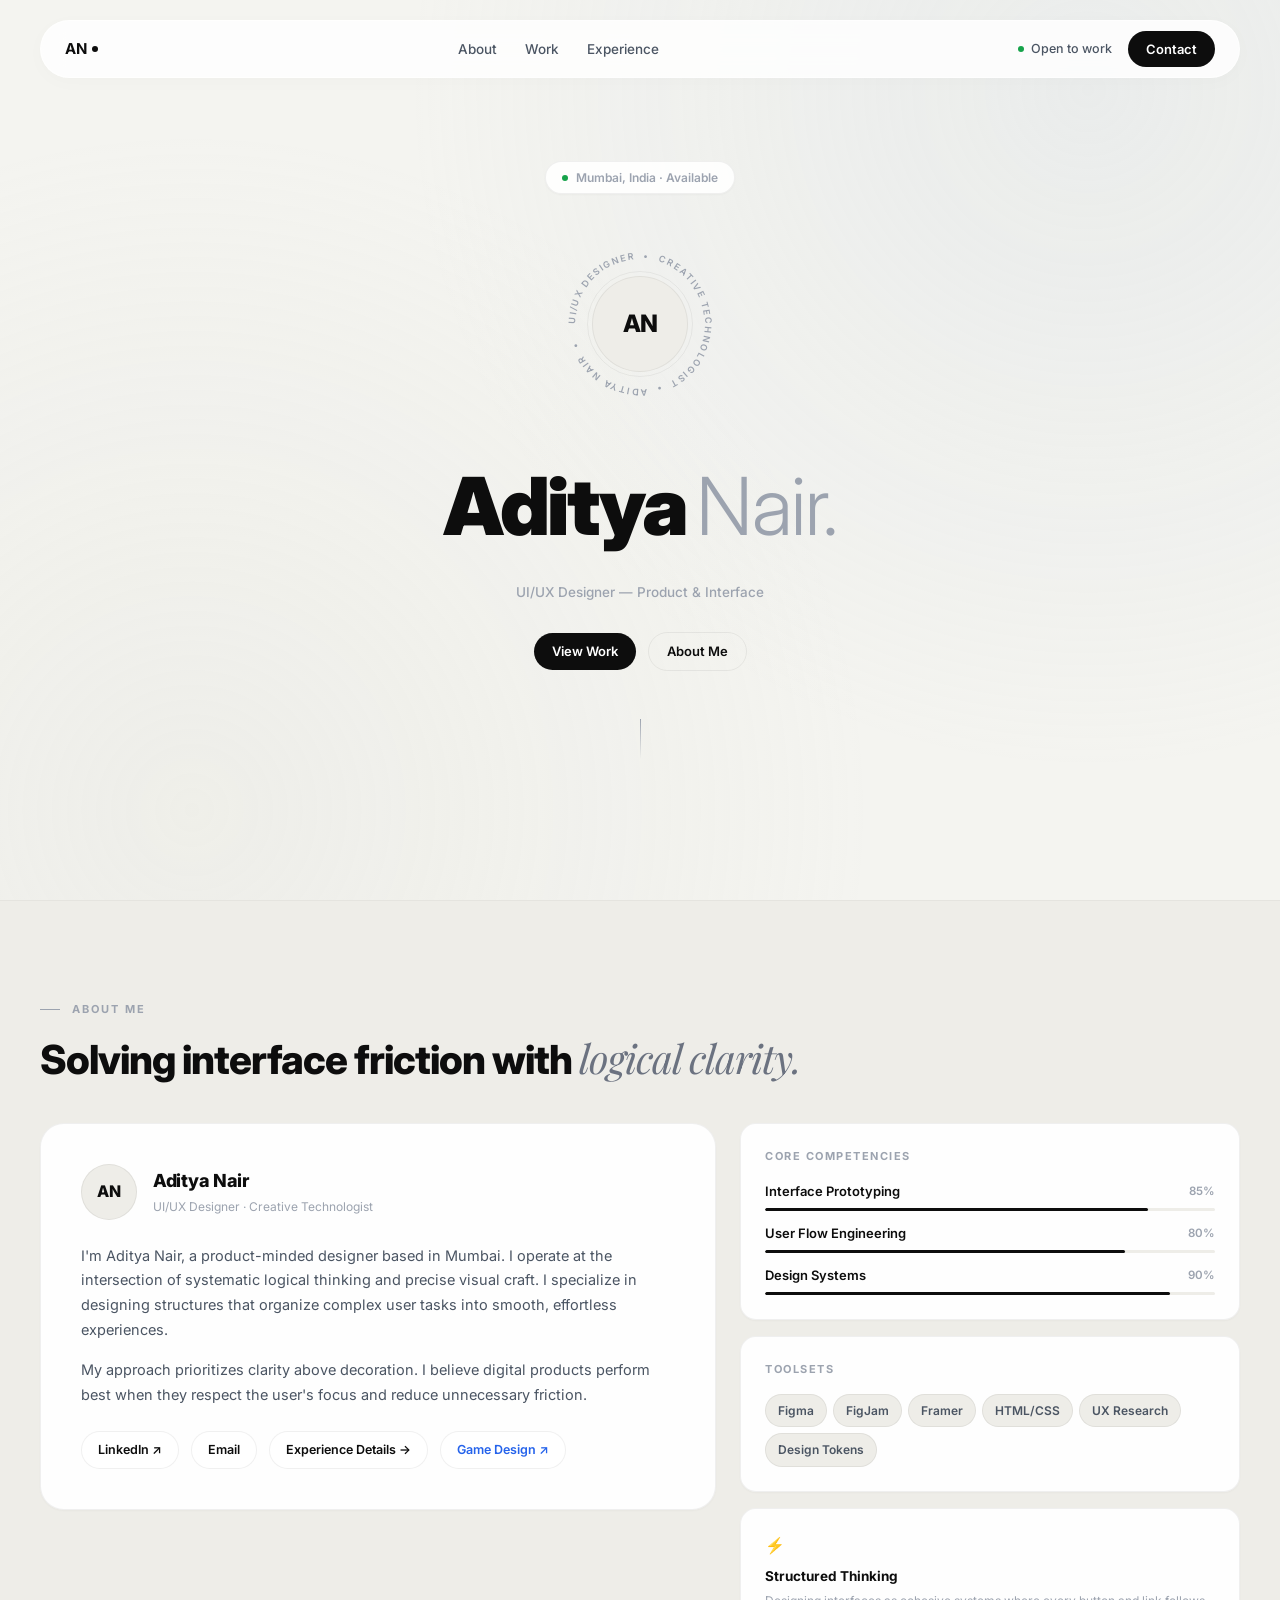
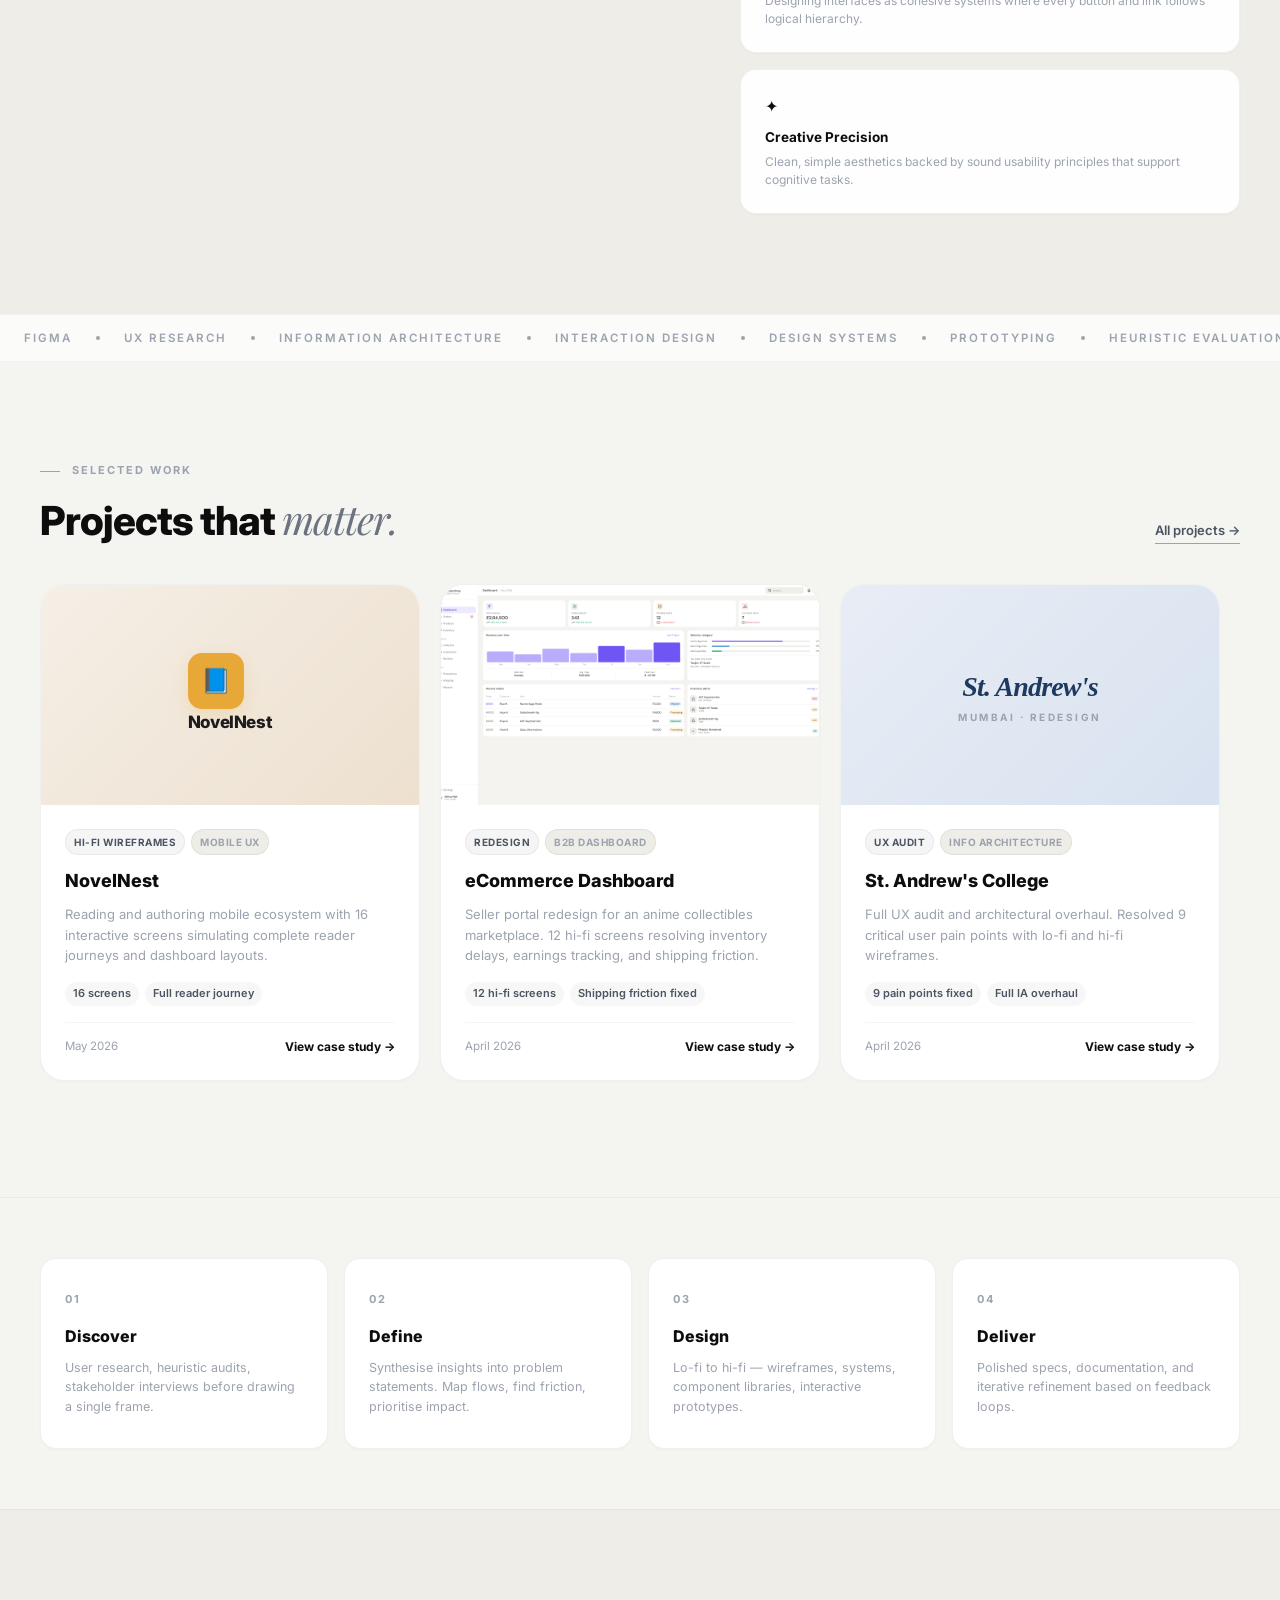
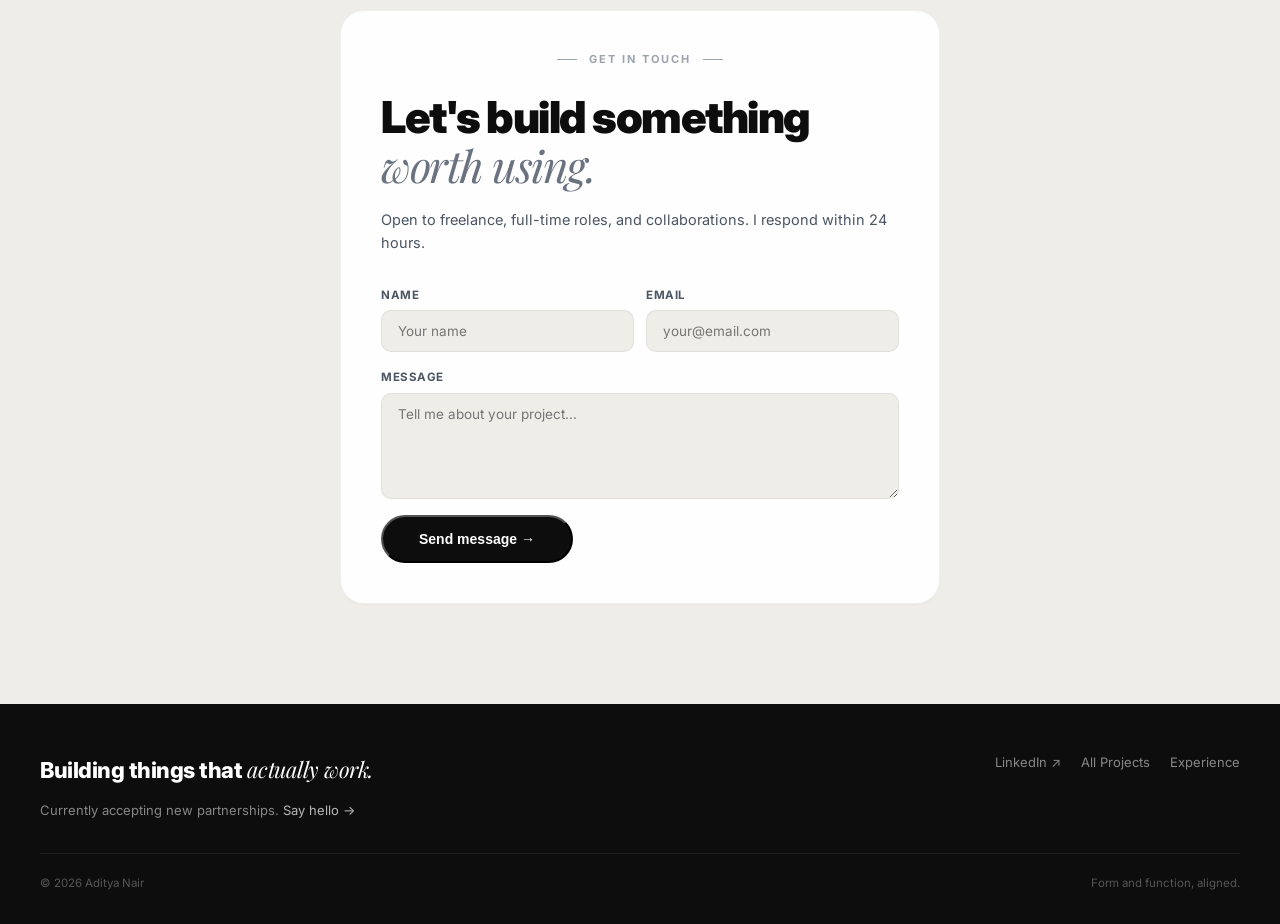
==== commit 861b1943: "feat: add Game Design Portfolio floating prompt widget + About section link" ====
--- a/index.html
+++ b/index.html
@@ -1,4 +1,4 @@
-﻿<!DOCTYPE html>
+<!DOCTYPE html>
 <html lang="en">
 <head>
   <meta charset="UTF-8">
@@ -138,6 +138,7 @@
             <a href="https://www.linkedin.com/in/adityanair0402/" target="_blank" class="about-link">LinkedIn &nearr;</a>
             <a href="mailto:aditya.gamedesigner0402@gmail.com" class="about-link copy-email-btn">Email</a>
             <a href="experience.html" class="about-link">Experience Details &rarr;</a>
+            <a href="https://gd-kateki.github.io/Personal-Website/" target="_blank" class="about-link" style="color: var(--accent-hover); font-weight:600;">Game Design &nearr;</a>
           </div>
         </div>
 
@@ -545,8 +546,32 @@
       }, 2500);
     }
 
+    // ── Game Design Portfolio Prompt ──
+    const gdPrompt = document.getElementById('gdPortfolioPrompt');
+    const gdCloseBtn = document.getElementById('gdPortfolioClose');
+    
+    if (gdPrompt && gdCloseBtn && !localStorage.getItem('gd-prompt-dismissed')) {
+      setTimeout(() => {
+        gdPrompt.classList.add('show');
+      }, 1500);
+      
+      gdCloseBtn.addEventListener('click', () => {
+        gdPrompt.classList.remove('show');
+        localStorage.setItem('gd-prompt-dismissed', 'true');
+      });
+    }
+
   })();
   </script>
 
+  <!-- Game Design Portfolio Prompt -->
+  <div id="gdPortfolioPrompt" class="gd-portfolio-prompt">
+    <a href="https://gd-kateki.github.io/Personal-Website/" target="_blank" class="gd-portfolio-link">
+      <span class="gd-portfolio-icon">👾</span>
+      <span>Looking for my Game Design Portfolio? &rarr;</span>
+    </a>
+    <button id="gdPortfolioClose" class="gd-portfolio-close" aria-label="Dismiss prompt">&times;</button>
+  </div>
+
 </body>
 </html>
--- a/styles.css
+++ b/styles.css
@@ -1267,3 +1267,84 @@
   border-color: var(--text-primary);
   box-shadow: 0 4px 12px rgba(0, 0, 0, 0.08);
 }
+
+/* ── Floating Game Design Portfolio Prompt ── */
+.gd-portfolio-prompt {
+  position: fixed;
+  bottom: 24px;
+  right: 24px;
+  z-index: 999;
+  display: flex;
+  align-items: center;
+  gap: 12px;
+  padding: 10px 18px;
+  background: rgba(255, 255, 255, 0.88);
+  backdrop-filter: blur(12px);
+  -webkit-backdrop-filter: blur(12px);
+  border: 1px solid rgba(0, 0, 0, 0.08);
+  border-radius: 100px;
+  box-shadow: 0 10px 30px rgba(0, 0, 0, 0.06);
+  transform: translateY(100px);
+  opacity: 0;
+  transition: transform 0.6s cubic-bezier(0.16, 1, 0.3, 1), opacity 0.4s ease;
+  pointer-events: auto;
+}
+
+.gd-portfolio-prompt.show {
+  transform: translateY(0);
+  opacity: 1;
+}
+
+.gd-portfolio-link {
+  display: flex;
+  align-items: center;
+  gap: 8px;
+  text-decoration: none;
+  font-family: var(--font);
+  font-size: 13px;
+  font-weight: 600;
+  color: var(--text-primary);
+  transition: color 0.2s;
+}
+
+.gd-portfolio-link:hover {
+  color: var(--accent-hover);
+}
+
+.gd-portfolio-icon {
+  font-size: 16px;
+  animation: float-icon 2s ease-in-out infinite;
+}
+
+.gd-portfolio-close {
+  background: none;
+  border: none;
+  font-size: 16px;
+  font-weight: 400;
+  color: var(--text-muted);
+  cursor: pointer;
+  padding: 0 4px;
+  line-height: 1;
+  transition: color 0.2s;
+}
+
+.gd-portfolio-close:hover {
+  color: var(--text-primary);
+}
+
+@keyframes float-icon {
+  0% { transform: translateY(0px); }
+  50% { transform: translateY(-2px); }
+  100% { transform: translateY(0px); }
+}
+
+@media (max-width: 640px) {
+  .gd-portfolio-prompt {
+    bottom: 16px;
+    right: 16px;
+    left: 16px;
+    justify-content: space-between;
+    padding: 10px 16px;
+  }
+}
+
